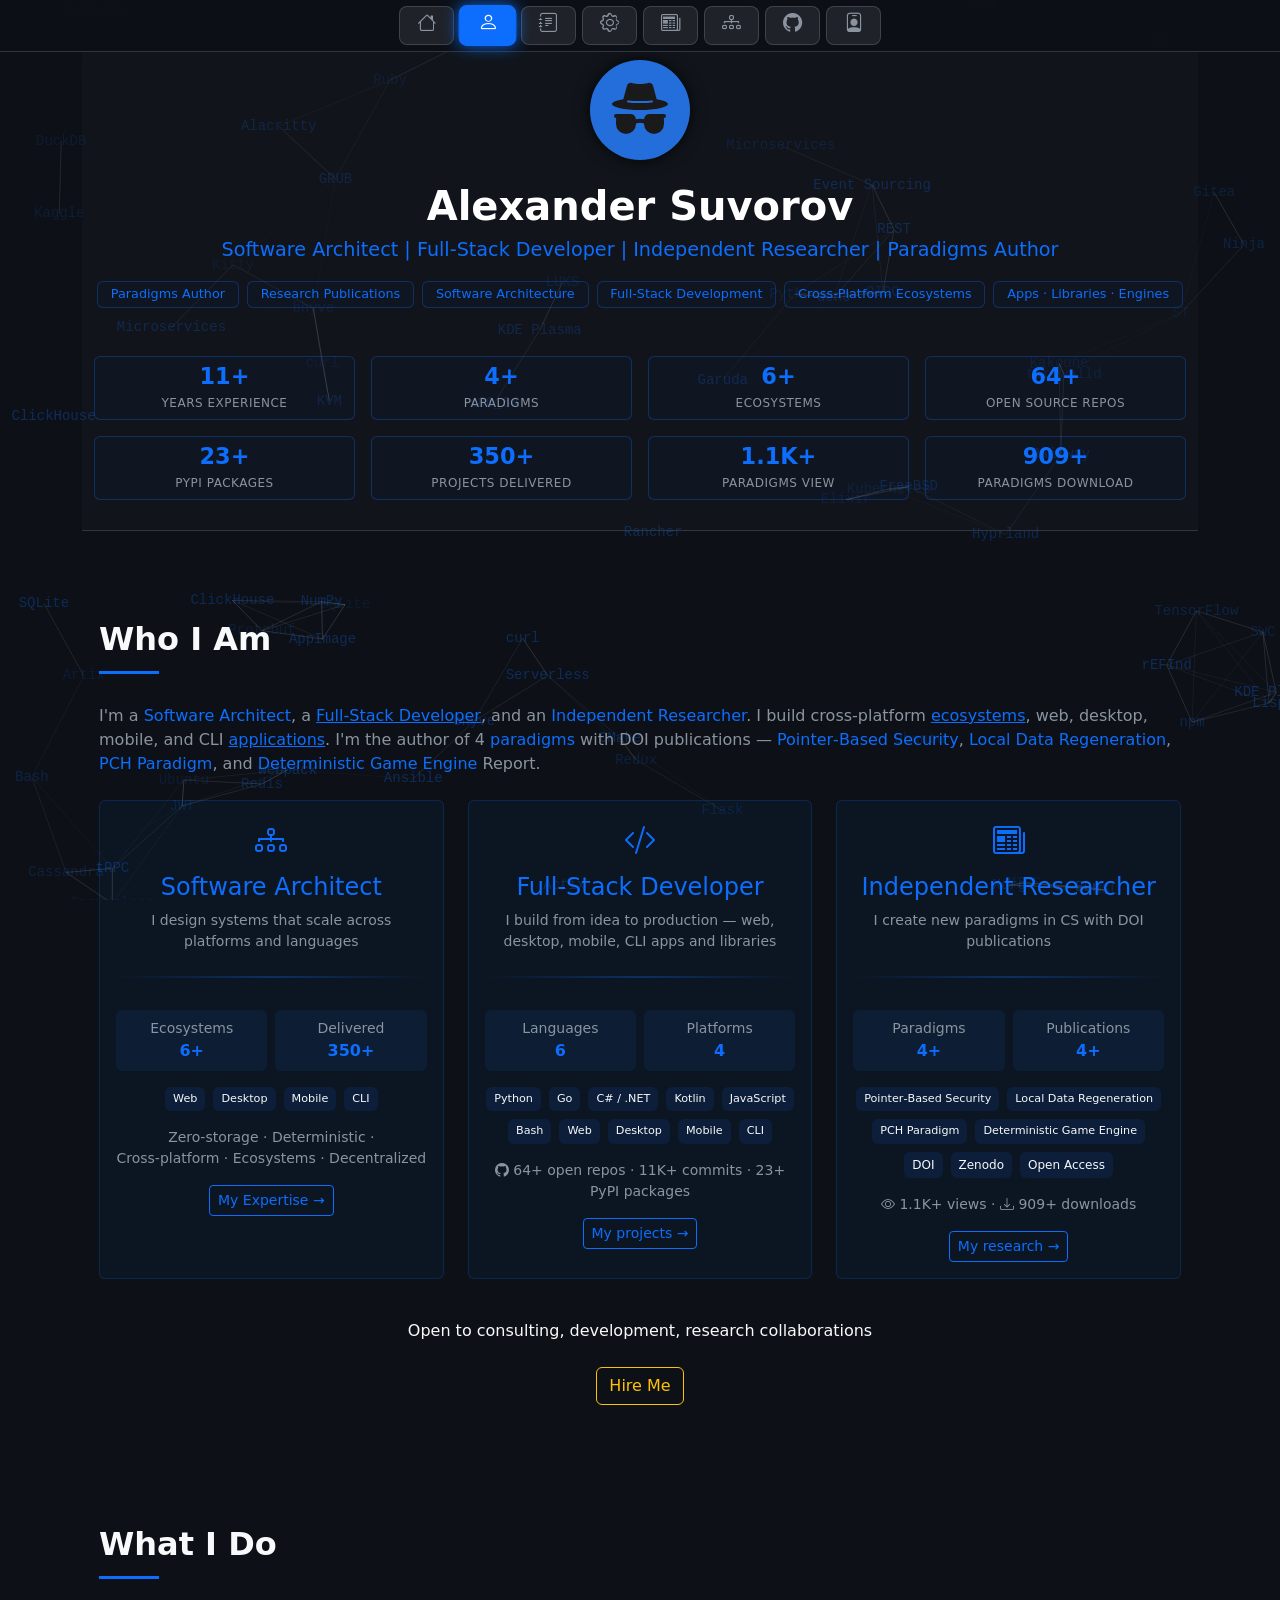
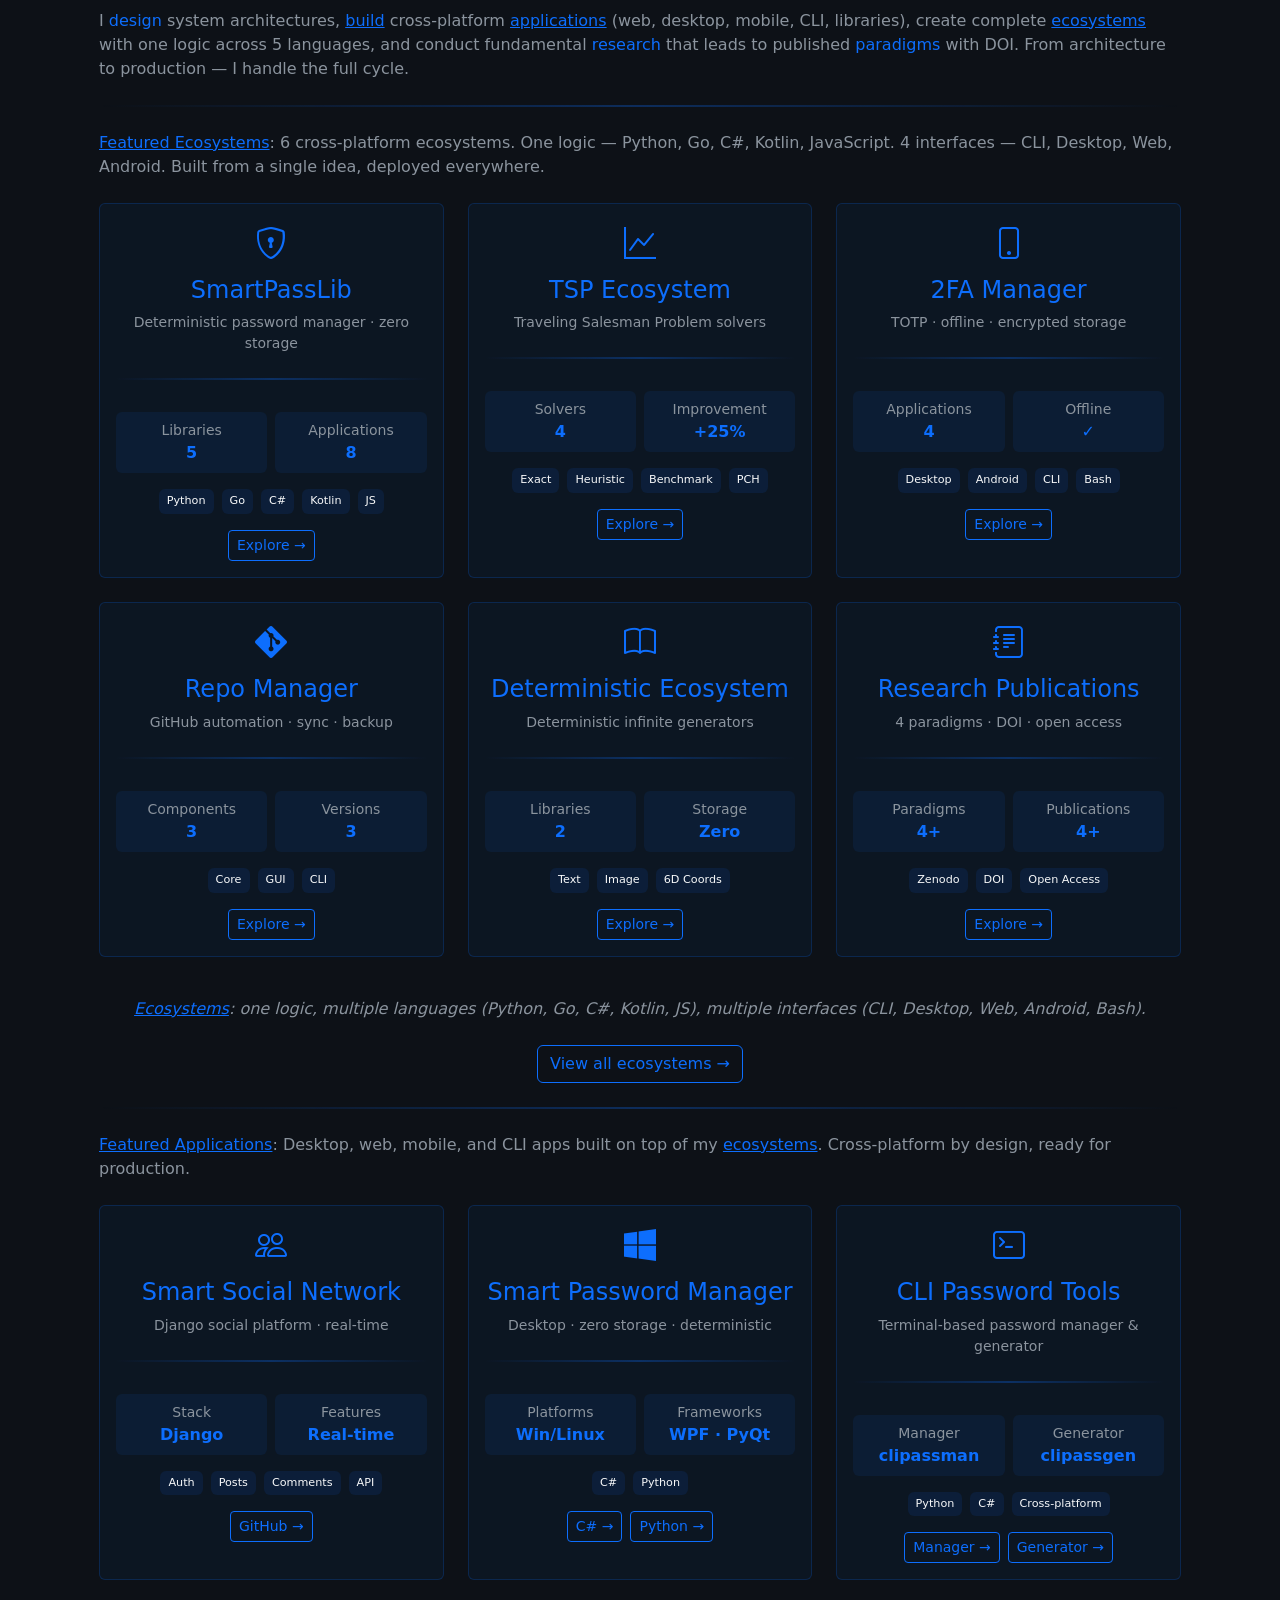
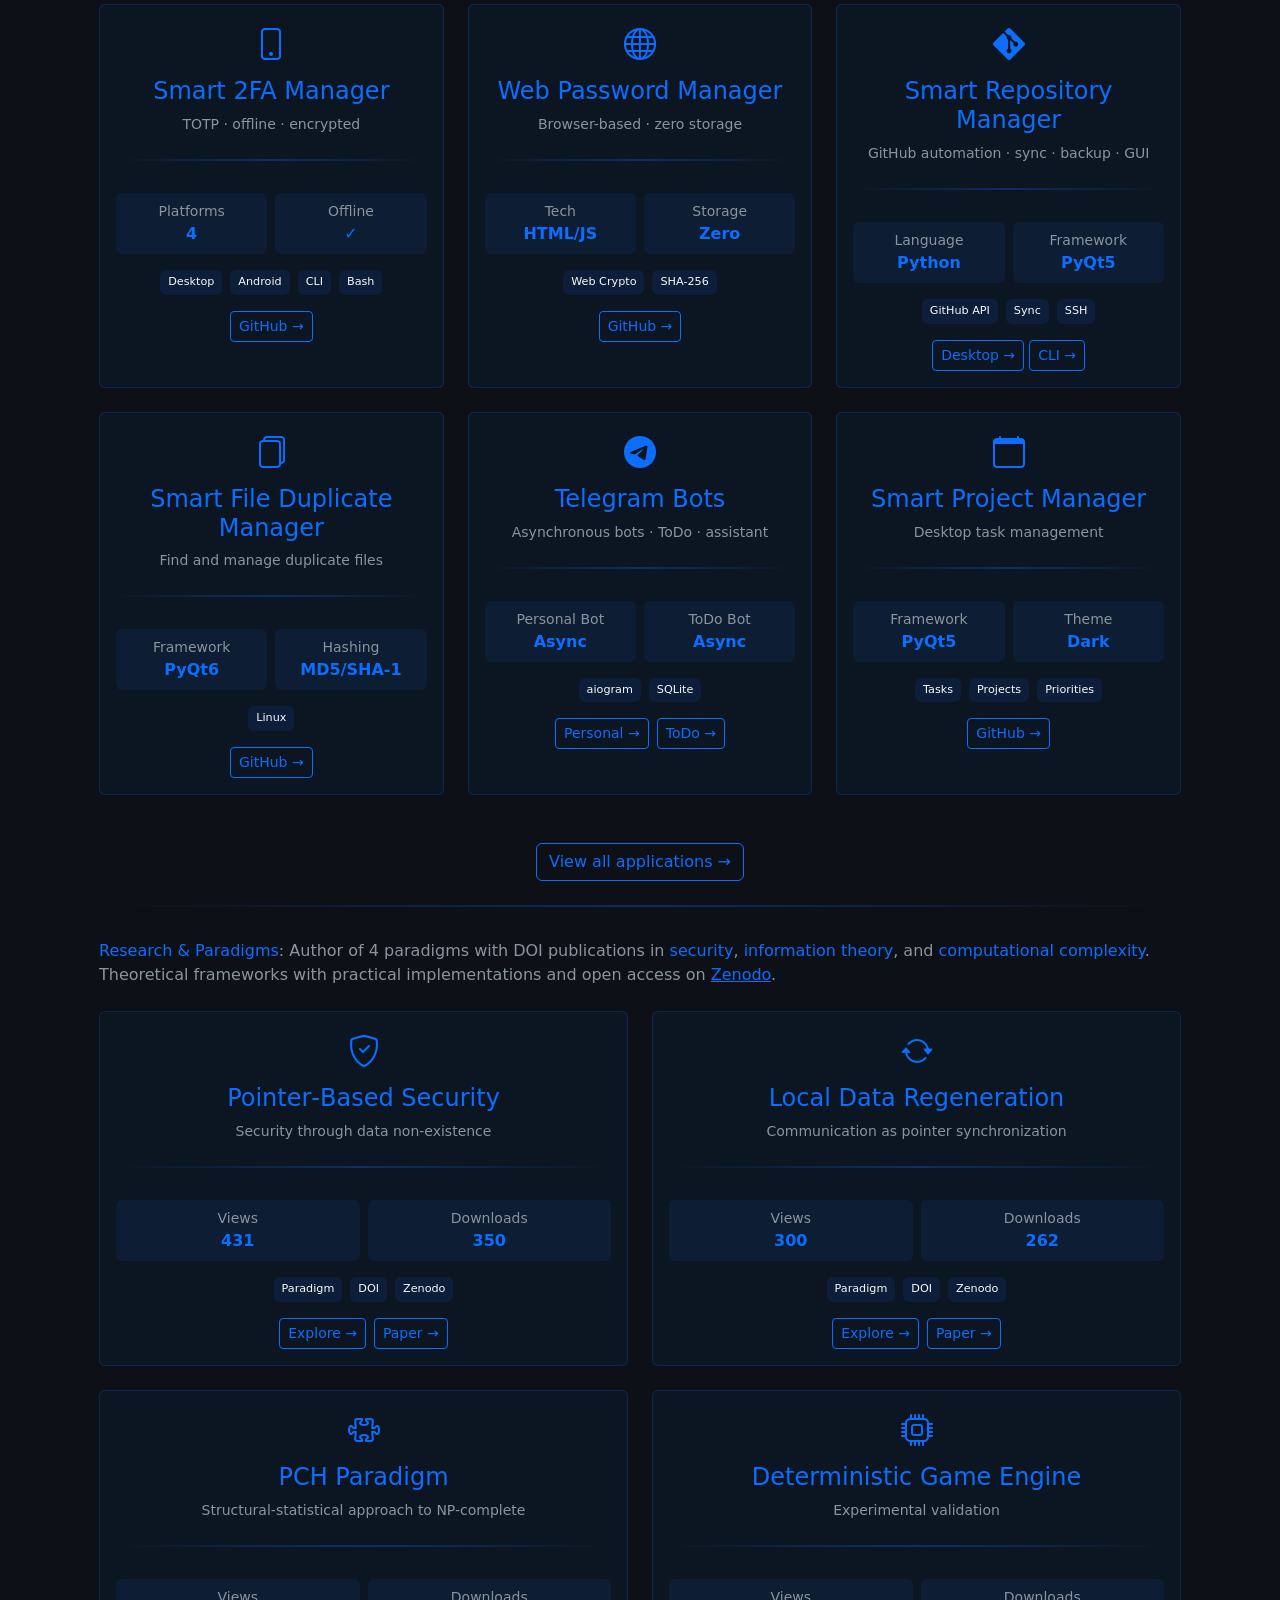
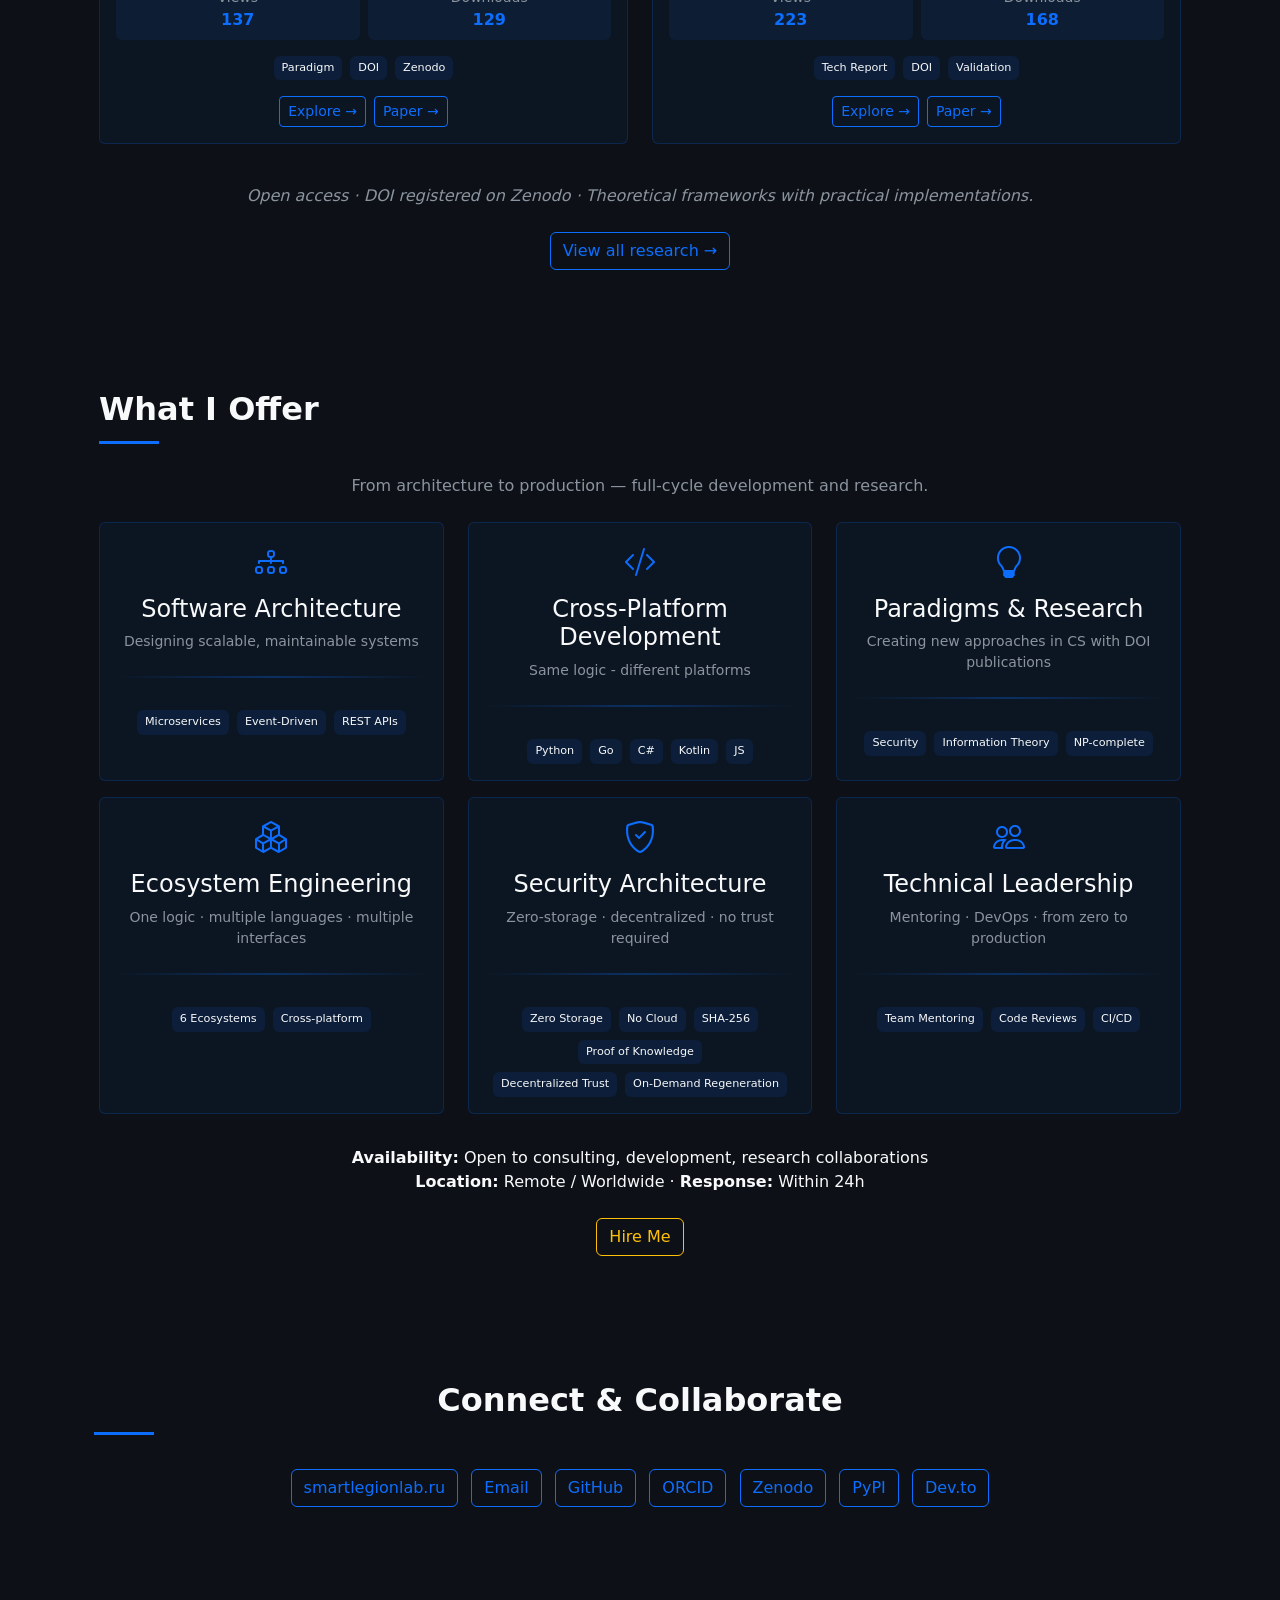
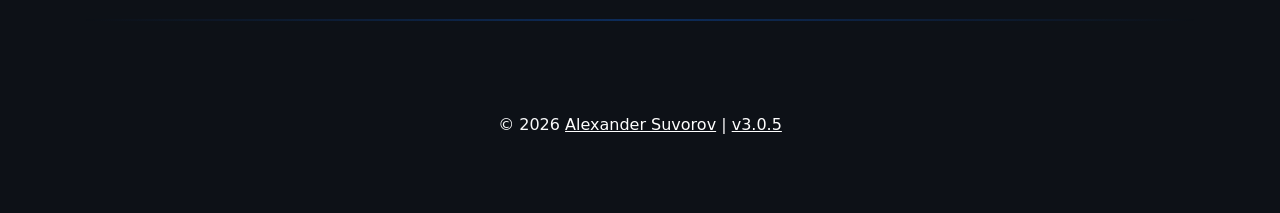
==== about.html @ 507a150a "alexander-suvorov.ru v3.0.5" ====
<!DOCTYPE html>
<html lang="en">
<head>
    <meta charset="UTF-8">
    <meta name="viewport" content="width=device-width, initial-scale=1.0">
    
    <title>Alexander Suvorov · About · Software Architect & Researcher</title>
    <meta name="description" content="Software Architect & Independent Researcher. 10+ years: full‑stack development, system architecture, DevOps, security research. Author of 4 paradigms with DOI publications.">
    <meta name="author" content="Alexander Suvorov">
    <meta name="copyright" content="Alexander Suvorov">

    <link rel="canonical" href="https://alexander-suvorov.ru/about.html">
    <link rel="author" href="https://github.com/smartlegionlab">

    <meta property="og:title" content="Alexander Suvorov · About">
    <meta property="og:description" content="Software Architect & Independent Researcher. Technical leadership, research paradigms, open‑source ecosystems.">
    <meta property="og:type" content="profile">
    <meta property="og:url" content="https://alexander-suvorov.ru/about.html">
    <meta property="og:site_name" content="Alexander Suvorov · Technical Portfolio">

    <meta name="theme-color" content="#0d1117">

    <link href="css/bootstrap/css/bootstrap.min.css" rel="stylesheet">
    <link href="css/bootstrap/bootstrap_icons/bootstrap-icons.css" rel="stylesheet">
    <link rel="stylesheet" href="css/style.css">

    <link rel="icon" type="image/svg+xml" href="data:image/svg+xml,<svg xmlns='http://www.w3.org/2000/svg' viewBox='0 0 100 100'><defs><linearGradient id='grad' x1='0%' y1='0%' x2='100%' y2='100%'><stop offset='0%' stop-color='%230d6efd'/><stop offset='100%' stop-color='%230b5ed7'/></linearGradient></defs><path d='M50 15 L20 30 L20 45 C20 65 35 85 50 90 C65 85 80 65 80 45 L80 30 Z' fill='url(%23grad)' stroke='%23ffffff' stroke-width='2'/><path d='M45 55 L35 45 L40 40 L45 45 L60 30 L65 35 Z' fill='%23ffffff'/></svg>">
</head>
<body>
    <div class="scroll-progress">
        <div class="scroll-progress-bar"></div>
    </div>

    <button class="scroll-to-top" id="scrollToTop">
        <i class="bi bi-chevron-up"></i>
    </button>

    <div class="container">
        <div class="paper-container">

            <header class="professional-header">
                <div class="container">
                    <div class="header-content">
                        <div class="main-profile-row">
                            <div class="avatar-container">
                                <div class="profile-avatar">
                                    <svg xmlns="http://www.w3.org/2000/svg" width="64" height="64" class="bi bi-incognito text-dark" viewBox="0 0 16 16">
                                        <path d="m4.736 1.968-.892 3.269-.014.058C2.113 5.568 1 6.006 1 6.5 1 7.328 4.134 8 8 8s7-.672 7-1.5c0-.494-1.113-.932-2.83-1.205l-.014-.058-.892-3.27c-.146-.533-.698-.849-1.239-.734C9.411 1.363 8.62 1.5 8 1.5s-1.411-.136-2.025-.267c-.541-.115-1.093.2-1.239.735m.015 3.867a.25.25 0 0 1 .274-.224c.9.092 1.91.143 2.975.143a30 30 0 0 0 2.975-.143.25.25 0 0 1 .05.498c-.918.093-1.944.145-3.025.145s-2.107-.052-3.025-.145a.25.25 0 0 1-.224-.274M3.5 10h2a.5.5 0 0 1 .5.5v1a1.5 1.5 0 0 1-3 0v-1a.5.5 0 0 1 .5-.5m-1.5.5q.001-.264.085-.5H2a.5.5 0 0 1 0-1h3.5a1.5 1.5 0 0 1 1.488 1.312 3.5 3.5 0 0 1 2.024 0A1.5 1.5 0 0 1 10.5 9H14a.5.5 0 0 1 0 1h-.085q.084.236.085.5v1a2.5 2.5 0 0 1-5 0v-.14l-.21-.07a2.5 2.5 0 0 0-1.58 0l-.21.07v.14a2.5 2.5 0 0 1-5 0zm8.5-.5h2a.5.5 0 0 1 .5.5v1a1.5 1.5 0 0 1-3 0v-1a.5.5 0 0 1 .5-.5"/>
                                    </svg>
                                </div>
                            </div>
                            <div class="profile-info">
                                <h1 class="name">Alexander Suvorov</h1>
                                <p class="title text-primary">Software Architect | Full-Stack Developer | Independent Researcher | Paradigms Author</p>
                                <div class="badges">
                                    <span class="badge bg-primary custom-style">Paradigms Author</span>
                                    <span class="badge bg-primary custom-style">Research Publications</span>
                                    <span class="badge bg-primary custom-style">Software Architecture</span>
                                    <span class="badge bg-primary custom-style">Full‑Stack Development</span>
                                    <span class="badge bg-primary custom-style">Cross‑Platform Ecosystems</span>
                                    <span class="badge bg-primary custom-style">Apps · Libraries · Engines</span>
                                </div>
                            </div>
                        </div>

                        <div class="row g-3 mt-3">
                            <div class="col-12 col-md-6 col-lg-3">
                                <div class="card-custom stat text-center p-2 rounded custom-style">
                                    <div class="stat-number" data-smart-key="experience">10+</div>
                                    <div class="stat-label">Years Experience</div>
                                </div>
                            </div>
                            <div class="col-12 col-md-6 col-lg-3">
                                <div class="card-custom stat text-center p-2 rounded custom-style">
                                    <div class="stat-number" data-smart-key="paradigms">4+</div>
                                    <div class="stat-label">Paradigms</div>
                                </div>
                            </div>
                            <div class="col-12 col-md-6 col-lg-3">
                                <div class="card-custom stat text-center p-2 rounded custom-style">
                                    <div class="stat-number" data-smart-key="ecosystems">6+</div>
                                    <div class="stat-label">Ecosystems</div>
                                </div>
                            </div>
                            <div class="col-12 col-md-6 col-lg-3">
                                <div class="card-custom stat text-center p-2 rounded custom-style">
                                    <div class="stat-number" data-smart-key="repos">65+</div>
                                    <div class="stat-label">Open Source Repos</div>
                                </div>
                            </div>
                            <div class="col-12 col-md-6 col-lg-3">
                                <div class="card-custom stat text-center p-2 rounded custom-style">
                                    <div class="stat-number" data-smart-key="pypi">25+</div>
                                    <div class="stat-label">PyPI Packages</div>
                                </div>
                            </div>
                            <div class="col-12 col-md-6 col-lg-3">
                                <div class="card-custom stat text-center p-2 rounded custom-style">
                                    <div class="stat-number" data-smart-key="projects">350+</div>
                                    <div class="stat-label">Projects Delivered</div>
                                </div>
                            </div>
                            <div class="col-12 col-md-6 col-lg-3">
                                <div class="card-custom stat text-center p-2 rounded custom-style">
                                    <div class="stat-number" data-smart-key="paradigm.unique_views">1K+</div>
                                    <div class="stat-label">Paradigms View</div>
                                </div>
                            </div>
                            <div class="col-12 col-md-6 col-lg-3">
                                <div class="card-custom stat text-center p-2 rounded custom-style">
                                    <div class="stat-number" data-smart-key="paradigm.unique_downloads">850+</div>
                                    <div class="stat-label">Paradigms Download</div>
                                </div>
                            </div>
                        </div>

                    </div>
                </div>
            </header>

            <main style="padding: 5px">
                <nav class="mobile-navigation" id="mobileNav">
                    <div class="mobile-nav-container">
                        <a href="/" class="mobile-nav-btn" aria-label="Go to Home page"><i class="bi bi-house"></i></a>
                        <a href="/about.html" class="mobile-nav-btn active" aria-label="Go to About page"><i class="bi bi-person"></i></a>
                        <a href="/research.html" class="mobile-nav-btn" aria-label="Go to Research page"><i class="bi bi-journal-text"></i></a>
                        <a href="/expertise.html" class="mobile-nav-btn" aria-label="Go to Expertise page"><i class="bi bi-gear"></i></a>
                        <a href="/articles.html" class="mobile-nav-btn" aria-label="Go to Articles page"><i class="bi bi-newspaper"></i></a>
                        <a target="_blank" href="https://smartlegionlab.ru" class="mobile-nav-btn" aria-label="Go to Smart Legion Lab"><i class="bi bi-diagram-3"></i></a>
                        <a target="_blank" href="https://githib.com/smartlegionlab" class="mobile-nav-btn" aria-label="Go to Github @smartlegionlab"><i class="bi bi-github"></i></a>
                        <a target="_blank" href="https://orcid.org/0009-0006-3427-9611" class="mobile-nav-btn" aria-label="Go to ORCID 0009-0006-3427-9611"><i class="bi bi-person-badge"></i></a>
                    </div>
                </nav>
                <br>

                <div class="content-section">
                    <div class="container">
                        <h2 class="section-title">Who I Am</h2>
                        <p class="text-muted mb-4">
                            I'm a <a href="/about.html" class="text-decoration-none">Software Architect</a>,
                            a <a target="_blank" href="https://smartlegionlab.ru">Full-Stack Developer</a>,
                            and an <a class="text-decoration-none" href="/researsh.html">Independent Researcher</a>.
                            I build cross‑platform <a target="_blank" href="https://smartlegionlab.ru">ecosystems</a>,
                            web, desktop, mobile, and CLI <a target="_blank" href="https://smartlegionlab.ru">applications</a>.
                            I'm the author of 4 <a class="text-decoration-none" href="/research.html">paradigms</a>
                            with DOI publications — <a class="text-decoration-none" href="/research/pointer-based-security.html">Pointer‑Based Security</a>,
                            <a class="text-decoration-none" href="/research/local-data-regeneration.html">Local Data Regeneration</a>,
                            <a class="text-decoration-none" href="/research/position-candidate-hypothesis.html">PCH Paradigm</a>,
                            and <a class="text-decoration-none" href="/research/deterministic-game-engine.html">Deterministic Game Engine</a> Report.
                        </p>

                        <div class="row">
                            <div class="col-md-6 col-lg-4 mb-4">
                                <div class="card-custom p-3 rounded h-100 text-center" style="background: rgba(13, 110, 253, 0.05); border: 1px solid rgba(13, 110, 253, 0.2);">
                                    <i class="bi bi-diagram-3 text-primary" style="font-size: 2rem;"></i>
                                    <h4 class="mt-2 text-primary">Software Architect</h4>
                                    <p class="small text-muted">I design systems that scale across platforms and languages</p>
                                    <hr class="border-secondary">
                                    <div class="row g-2">
                                        <div class="col-6">
                                            <div class="card-custom p-2 rounded" style="background: rgba(13, 110, 253, 0.08);">
                                                <div class="small text-muted">Ecosystems</div>
                                                <div class="fw-bold text-primary" data-smart-key="ecosystems">6</div>
                                            </div>
                                        </div>
                                        <div class="col-6">
                                            <div class="card-custom p-2 rounded" style="background: rgba(13, 110, 253, 0.08);">
                                                <div class="small text-muted">Delivered</div>
                                                <div class="fw-bold text-primary" data-smart-key="projects">350+</div>
                                            </div>
                                        </div>
                                    </div>
                                    <div class="mt-3">
                                        <div class="d-flex flex-wrap justify-content-center gap-2">
                                            <span class="px-2 py-1 rounded" style="background: rgba(13, 110, 253, 0.1); font-size: 0.7rem;">Web</span>
                                            <span class="px-2 py-1 rounded" style="background: rgba(13, 110, 253, 0.1); font-size: 0.7rem;">Desktop</span>
                                            <span class="px-2 py-1 rounded" style="background: rgba(13, 110, 253, 0.1); font-size: 0.7rem;">Mobile</span>
                                            <span class="px-2 py-1 rounded" style="background: rgba(13, 110, 253, 0.1); font-size: 0.7rem;">CLI</span>
                                        </div>
                                    </div>
                                    <div class="mt-3">
                                        <div class="small text-muted">Zero‑storage · Deterministic · Cross‑platform · Ecosystems · Decentralized</div>
                                    </div>
                                    <a href="/expertise.html" class="btn btn-sm btn-outline-primary mt-3">My Expertise →</a>
                                </div>
                            </div>

                            <div class="col-md-6 col-lg-4 mb-4">
                                <div class="card-custom p-3 rounded h-100 text-center" style="background: rgba(13, 110, 253, 0.05); border: 1px solid rgba(13, 110, 253, 0.2);">
                                    <i class="bi bi-code-slash text-primary" style="font-size: 2rem;"></i>
                                    <h4 class="mt-2 text-primary">Full‑Stack Developer</h4>
                                    <p class="small text-muted">I build from idea to production — web, desktop, mobile, CLI apps and libraries</p>
                                    <hr class="border-secondary">
                                    <div class="row g-2">
                                        <div class="col-6">
                                            <div class="card-custom p-2 rounded" style="background: rgba(13, 110, 253, 0.08);">
                                                <div class="small text-muted">Languages</div>
                                                <div class="fw-bold text-primary">6</div>
                                            </div>
                                        </div>
                                        <div class="col-6">
                                            <div class="card-custom p-2 rounded" style="background: rgba(13, 110, 253, 0.08);">
                                                <div class="small text-muted">Platforms</div>
                                                <div class="fw-bold text-primary">4</div>
                                            </div>
                                        </div>
                                    </div>
                                    <div class="mt-3">
                                        <div class="d-flex flex-wrap justify-content-center gap-2">
                                            <span class="px-2 py-1 rounded" style="background: rgba(13, 110, 253, 0.1); font-size: 0.7rem;">Python</span>
                                            <span class="px-2 py-1 rounded" style="background: rgba(13, 110, 253, 0.1); font-size: 0.7rem;">Go</span>
                                            <span class="px-2 py-1 rounded" style="background: rgba(13, 110, 253, 0.1); font-size: 0.7rem;">C# / .NET</span>
                                            <span class="px-2 py-1 rounded" style="background: rgba(13, 110, 253, 0.1); font-size: 0.7rem;">Kotlin</span>
                                            <span class="px-2 py-1 rounded" style="background: rgba(13, 110, 253, 0.1); font-size: 0.7rem;">JavaScript</span>
                                            <span class="px-2 py-1 rounded" style="background: rgba(13, 110, 253, 0.1); font-size: 0.7rem;">Bash</span>
                                            <span class="px-2 py-1 rounded" style="background: rgba(13, 110, 253, 0.1); font-size: 0.7rem;">Web</span>
                                            <span class="px-2 py-1 rounded" style="background: rgba(13, 110, 253, 0.1); font-size: 0.7rem;">Desktop</span>
                                            <span class="px-2 py-1 rounded" style="background: rgba(13, 110, 253, 0.1); font-size: 0.7rem;">Mobile</span>
                                            <span class="px-2 py-1 rounded" style="background: rgba(13, 110, 253, 0.1); font-size: 0.7rem;">CLI</span>
                                        </div>
                                    </div>
                                    <div class="mt-3">
                                        <div class="small text-muted">
                                            <i class="bi bi-github"></i> <span data-smart-key="repos">65+</span> open repos · <span data-smart-key="commits">11K+</span> commits · <span data-smart-key="pypi">25+</span> PyPI packages
                                        </div>
                                    </div>
                                    <a target="_blank" href="https://smartlegionlab.ru" class="btn btn-sm btn-outline-primary mt-3">My projects →</a>
                                </div>
                            </div>

                            <div class="col-md-6 col-lg-4 mb-4">
                                <div class="card-custom p-3 rounded h-100 text-center" style="background: rgba(13, 110, 253, 0.05); border: 1px solid rgba(13, 110, 253, 0.2);">
                                    <i class="bi bi-newspaper text-primary" style="font-size: 2rem;"></i>
                                    <h4 class="mt-2 text-primary">Independent Researcher</h4>
                                    <p class="small text-muted">I create new paradigms in CS with DOI publications</p>
                                    <hr class="border-secondary">
                                    <div class="row g-2">
                                        <div class="col-6">
                                            <div class="card-custom p-2 rounded" style="background: rgba(13, 110, 253, 0.08);">
                                                <div class="small text-muted">Paradigms</div>
                                                <div class="fw-bold text-primary" data-smart-key="paradigms">4+</div>
                                            </div>
                                        </div>
                                        <div class="col-6">
                                            <div class="card-custom p-2 rounded" style="background: rgba(13, 110, 253, 0.08);">
                                                <div class="small text-muted">Publications</div>
                                                <div class="fw-bold text-primary" data-smart-key="publications">4+</div>
                                            </div>
                                        </div>
                                    </div>
                                    <div class="mt-3">
                                        <div class="d-flex flex-wrap justify-content-center gap-2">
                                            <span class="px-2 py-1 rounded" style="background: rgba(13, 110, 253, 0.1); font-size: 0.7rem;">Pointer‑Based Security</span>
                                            <span class="px-2 py-1 rounded" style="background: rgba(13, 110, 253, 0.1); font-size: 0.7rem;">Local Data Regeneration</span>
                                            <span class="px-2 py-1 rounded" style="background: rgba(13, 110, 253, 0.1); font-size: 0.7rem;">PCH Paradigm</span>
                                            <span class="px-2 py-1 rounded" style="background: rgba(13, 110, 253, 0.1); font-size: 0.7rem;">Deterministic Game Engine</span>
                                            <span class="px-2 py-1 rounded" style="background: rgba(13, 110, 253, 0.1); font-size: 0.75rem; white-space: nowrap;">DOI</span>
                                            <span class="px-2 py-1 rounded" style="background: rgba(13, 110, 253, 0.1); font-size: 0.75rem; white-space: nowrap;">Zenodo</span>
                                            <span class="px-2 py-1 rounded" style="background: rgba(13, 110, 253, 0.1); font-size: 0.75rem; white-space: nowrap;">Open Access</span>
                                        </div>
                                    </div>
                                    <div class="mt-3">
                                        <div class="small text-muted"><i class="bi bi-eye"></i> <span data-smart-key="paradigm.unique_views">1K+</span> views · <i class="bi bi-download"></i> <span data-smart-key="paradigm.unique_downloads">850+</span> downloads</div>
                                    </div>
                                    <a href="/research.html" class="btn btn-sm btn-outline-primary mt-3">My research →</a>
                                </div>
                            </div>
                        </div>

                        <div class="text-center mt-3">
                            <span>Open to consulting, development, research collaborations</span>
                        </div>

                        <div class="text-center mt-4">
                            <a href="mailto:smartlegionlab@gmail.com" class="btn btn-outline-warning">Hire Me</a>
                        </div>
                    </div>
                </div>

                <div class="content-section">
                    <div class="container">
                        <h2 class="section-title">What I Do</h2>
                        <p class="text-muted mb-4">
                            I <a class="text-decoration-none" href="/expertise.html">design</a> system architectures,
                            <a target="_blank" href="https://smartlegionlab.ru">build</a> cross‑platform
                            <a target="_blank" href="https://smartlegionlab.ru">applications</a>
                            (web, desktop, mobile, CLI, libraries), create complete <a target="_blank" href="https://smartlegionlab.ru">ecosystems</a>
                            with one logic across 5 languages, and conduct fundamental <a class="text-decoration-none" href="/research.html">research</a>
                            that leads to published <a class="text-decoration-none" href="/research.html">paradigms</a> with DOI.
                            From architecture to production — I handle the full cycle.
                        </p>
                        <hr>
                        <p class="text-muted mb-4"><a target="_blank" href="https://smartlegionlab.ru">Featured Ecosystems</a>: 6 cross‑platform ecosystems. One logic — Python, Go, C#, Kotlin, JavaScript. 4 interfaces — CLI, Desktop, Web, Android. Built from a single idea, deployed everywhere.</p>
                        <div class="row">
                            <div class="col-md-6 col-lg-4 mb-4">
                                <div class="card-custom p-3 rounded h-100 text-center" style="background: rgba(13, 110, 253, 0.05); border: 1px solid rgba(13, 110, 253, 0.2);">
                                    <i class="bi bi-shield-lock text-primary" style="font-size: 2rem;"></i>
                                    <h4 class="mt-2 text-primary">SmartPassLib</h4>
                                    <p class="small text-muted">Deterministic password manager · zero storage</p>
                                    <hr class="border-secondary">
                                    <div class="row g-2">
                                        <div class="col-6">
                                            <div class="card-custom p-2 rounded" style="background: rgba(13, 110, 253, 0.08);">
                                                <div class="small text-muted">Libraries</div>
                                                <div class="fw-bold text-primary">5</div>
                                            </div>
                                        </div>
                                        <div class="col-6">
                                            <div class="card-custom p-2 rounded" style="background: rgba(13, 110, 253, 0.08);">
                                                <div class="small text-muted">Applications</div>
                                                <div class="fw-bold text-primary">8</div>
                                            </div>
                                        </div>
                                    </div>
                                    <div class="mt-3">
                                        <div class="d-flex flex-wrap justify-content-center gap-2">
                                            <span class="px-2 py-1 rounded" style="background: rgba(13, 110, 253, 0.1); font-size: 0.7rem;">Python</span>
                                            <span class="px-2 py-1 rounded" style="background: rgba(13, 110, 253, 0.1); font-size: 0.7rem;">Go</span>
                                            <span class="px-2 py-1 rounded" style="background: rgba(13, 110, 253, 0.1); font-size: 0.7rem;">C#</span>
                                            <span class="px-2 py-1 rounded" style="background: rgba(13, 110, 253, 0.1); font-size: 0.7rem;">Kotlin</span>
                                            <span class="px-2 py-1 rounded" style="background: rgba(13, 110, 253, 0.1); font-size: 0.7rem;">JS</span>
                                        </div>
                                    </div>
                                    <a target="_blank" href="https://smartlegionlab.ru/ecosystem/smartpasslib-ecosystem.html" class="btn btn-sm btn-outline-primary mt-3">Explore →</a>
                                </div>
                            </div>

                            <div class="col-md-6 col-lg-4 mb-4">
                                <div class="card-custom p-3 rounded h-100 text-center" style="background: rgba(13, 110, 253, 0.05); border: 1px solid rgba(13, 110, 253, 0.2);">
                                    <i class="bi bi-graph-up text-primary" style="font-size: 2rem;"></i>
                                    <h4 class="mt-2 text-primary">TSP Ecosystem</h4>
                                    <p class="small text-muted">Traveling Salesman Problem solvers</p>
                                    <hr class="border-secondary">
                                    <div class="row g-2">
                                        <div class="col-6">
                                            <div class="card-custom p-2 rounded" style="background: rgba(13, 110, 253, 0.08);">
                                                <div class="small text-muted">Solvers</div>
                                                <div class="fw-bold text-primary">4</div>
                                            </div>
                                        </div>
                                        <div class="col-6">
                                            <div class="card-custom p-2 rounded" style="background: rgba(13, 110, 253, 0.08);">
                                                <div class="small text-muted">Improvement</div>
                                                <div class="fw-bold text-primary">+25%</div>
                                            </div>
                                        </div>
                                    </div>
                                    <div class="mt-3">
                                        <div class="d-flex flex-wrap justify-content-center gap-2">
                                            <span class="px-2 py-1 rounded" style="background: rgba(13, 110, 253, 0.1); font-size: 0.7rem;">Exact</span>
                                            <span class="px-2 py-1 rounded" style="background: rgba(13, 110, 253, 0.1); font-size: 0.7rem;">Heuristic</span>
                                            <span class="px-2 py-1 rounded" style="background: rgba(13, 110, 253, 0.1); font-size: 0.7rem;">Benchmark</span>
                                            <span class="px-2 py-1 rounded" style="background: rgba(13, 110, 253, 0.1); font-size: 0.7rem;">PCH</span>
                                        </div>
                                    </div>
                                    <a target="_blank" href="https://smartlegionlab.ru/ecosystem/tsp-ecosystem.html" class="btn btn-sm btn-outline-primary mt-3">Explore →</a>
                                </div>
                            </div>

                            <div class="col-md-6 col-lg-4 mb-4">
                                <div class="card-custom p-3 rounded h-100 text-center" style="background: rgba(13, 110, 253, 0.05); border: 1px solid rgba(13, 110, 253, 0.2);">
                                    <i class="bi bi-phone text-primary" style="font-size: 2rem;"></i>
                                    <h4 class="mt-2 text-primary">2FA Manager</h4>
                                    <p class="small text-muted">TOTP · offline · encrypted storage</p>
                                    <hr class="border-secondary">
                                    <div class="row g-2">
                                        <div class="col-6">
                                            <div class="card-custom p-2 rounded" style="background: rgba(13, 110, 253, 0.08);">
                                                <div class="small text-muted">Applications</div>
                                                <div class="fw-bold text-primary">4</div>
                                            </div>
                                        </div>
                                        <div class="col-6">
                                            <div class="card-custom p-2 rounded" style="background: rgba(13, 110, 253, 0.08);">
                                                <div class="small text-muted">Offline</div>
                                                <div class="fw-bold text-primary">✓</div>
                                            </div>
                                        </div>
                                    </div>
                                    <div class="mt-3">
                                        <div class="d-flex flex-wrap justify-content-center gap-2">
                                            <span class="px-2 py-1 rounded" style="background: rgba(13, 110, 253, 0.1); font-size: 0.7rem;">Desktop</span>
                                            <span class="px-2 py-1 rounded" style="background: rgba(13, 110, 253, 0.1); font-size: 0.7rem;">Android</span>
                                            <span class="px-2 py-1 rounded" style="background: rgba(13, 110, 253, 0.1); font-size: 0.7rem;">CLI</span>
                                            <span class="px-2 py-1 rounded" style="background: rgba(13, 110, 253, 0.1); font-size: 0.7rem;">Bash</span>
                                        </div>
                                    </div>
                                    <a target="_blank" href="https://smartlegionlab.ru/ecosystem/2fa-ecosystem.html" class="btn btn-sm btn-outline-primary mt-3">Explore →</a>
                                </div>
                            </div>

                            <div class="col-md-6 col-lg-4 mb-4">
                                <div class="card-custom p-3 rounded h-100 text-center" style="background: rgba(13, 110, 253, 0.05); border: 1px solid rgba(13, 110, 253, 0.2);">
                                    <i class="bi bi-git text-primary" style="font-size: 2rem;"></i>
                                    <h4 class="mt-2 text-primary">Repo Manager</h4>
                                    <p class="small text-muted">GitHub automation · sync · backup</p>
                                    <hr class="border-secondary">
                                    <div class="row g-2">
                                        <div class="col-6">
                                            <div class="card-custom p-2 rounded" style="background: rgba(13, 110, 253, 0.08);">
                                                <div class="small text-muted">Components</div>
                                                <div class="fw-bold text-primary">3</div>
                                            </div>
                                        </div>
                                        <div class="col-6">
                                            <div class="card-custom p-2 rounded" style="background: rgba(13, 110, 253, 0.08);">
                                                <div class="small text-muted">Versions</div>
                                                <div class="fw-bold text-primary">3</div>
                                            </div>
                                        </div>
                                    </div>
                                    <div class="mt-3">
                                        <div class="d-flex flex-wrap justify-content-center gap-2">
                                            <span class="px-2 py-1 rounded" style="background: rgba(13, 110, 253, 0.1); font-size: 0.7rem;">Core</span>
                                            <span class="px-2 py-1 rounded" style="background: rgba(13, 110, 253, 0.1); font-size: 0.7rem;">GUI</span>
                                            <span class="px-2 py-1 rounded" style="background: rgba(13, 110, 253, 0.1); font-size: 0.7rem;">CLI</span>
                                        </div>
                                    </div>
                                    <a target="_blank" href="https://smartlegionlab.ru/ecosystem/repo-manager-ecosystem.html" class="btn btn-sm btn-outline-primary mt-3">Explore →</a>
                                </div>
                            </div>

                            <div class="col-md-6 col-lg-4 mb-4">
                                <div class="card-custom p-3 rounded h-100 text-center" style="background: rgba(13, 110, 253, 0.05); border: 1px solid rgba(13, 110, 253, 0.2);">
                                    <i class="bi bi-book text-primary" style="font-size: 2rem;"></i>
                                    <h4 class="mt-2 text-primary">Deterministic Ecosystem</h4>
                                    <p class="small text-muted">Deterministic infinite generators</p>
                                    <hr class="border-secondary">
                                    <div class="row g-2">
                                        <div class="col-6">
                                            <div class="card-custom p-2 rounded" style="background: rgba(13, 110, 253, 0.08);">
                                                <div class="small text-muted">Libraries</div>
                                                <div class="fw-bold text-primary">2</div>
                                            </div>
                                        </div>
                                        <div class="col-6">
                                            <div class="card-custom p-2 rounded" style="background: rgba(13, 110, 253, 0.08);">
                                                <div class="small text-muted">Storage</div>
                                                <div class="fw-bold text-primary">Zero</div>
                                            </div>
                                        </div>
                                    </div>
                                    <div class="mt-3">
                                        <div class="d-flex flex-wrap justify-content-center gap-2">
                                            <span class="px-2 py-1 rounded" style="background: rgba(13, 110, 253, 0.1); font-size: 0.7rem;">Text</span>
                                            <span class="px-2 py-1 rounded" style="background: rgba(13, 110, 253, 0.1); font-size: 0.7rem;">Image</span>
                                            <span class="px-2 py-1 rounded" style="background: rgba(13, 110, 253, 0.1); font-size: 0.7rem;">6D Coords</span>
                                        </div>
                                    </div>
                                    <a target="_blank" href="https://smartlegionlab.ru/ecosystem/deterministic-ecosystem.html" class="btn btn-sm btn-outline-primary mt-3">Explore →</a>
                                </div>
                            </div>

                            <div class="col-md-6 col-lg-4 mb-4">
                                <div class="card-custom p-3 rounded h-100 text-center" style="background: rgba(13, 110, 253, 0.05); border: 1px solid rgba(13, 110, 253, 0.2);">
                                    <i class="bi bi-journal-text text-primary" style="font-size: 2rem;"></i>
                                    <h4 class="mt-2 text-primary">Research Publications</h4>
                                    <p class="small text-muted">4 paradigms · DOI · open access</p>
                                    <hr class="border-secondary">
                                    <div class="row g-2">
                                        <div class="col-6">
                                            <div class="card-custom p-2 rounded" style="background: rgba(13, 110, 253, 0.08);">
                                                <div class="small text-muted">Paradigms</div>
                                                <div class="fw-bold text-primary" data-smart-key="paradigms">4</div>
                                            </div>
                                        </div>
                                        <div class="col-6">
                                            <div class="card-custom p-2 rounded" style="background: rgba(13, 110, 253, 0.08);">
                                                <div class="small text-muted">Publications</div>
                                                <div class="fw-bold text-primary" data-smart-key="paradigms">4</div>
                                            </div>
                                        </div>
                                    </div>
                                    <div class="mt-3">
                                        <div class="d-flex flex-wrap justify-content-center gap-2">
                                            <span class="px-2 py-1 rounded" style="background: rgba(13, 110, 253, 0.1); font-size: 0.7rem;">Zenodo</span>
                                            <span class="px-2 py-1 rounded" style="background: rgba(13, 110, 253, 0.1); font-size: 0.7rem;">DOI</span>
                                            <span class="px-2 py-1 rounded" style="background: rgba(13, 110, 253, 0.1); font-size: 0.7rem;">Open Access</span>
                                        </div>
                                    </div>
                                    <a target="_blank" href="https://smartlegionlab.ru/ecosystem/research-ecosystem.html" class="btn btn-sm btn-outline-primary mt-3">Explore →</a>
                                </div>
                            </div>
                        </div>

                        <div class="text-center mt-3">
                            <p class="text-muted fst-italic"><a target="_blank" href="https://smartlegionlab.ru">Ecosystems</a>: one logic, multiple languages (Python, Go, C#, Kotlin, JS), multiple interfaces (CLI, Desktop, Web, Android, Bash).</p>
                        </div>

                        <div class="text-center mt-4">
                            <a target="_blank" href="https://smartlegionlab.ru" class="btn btn-outline-primary">View all ecosystems →</a>
                        </div>

                        <hr>
                        <p class="text-muted mb-4"><a target="_blank" href="https://smartlegionlab.ru">Featured Applications</a>:
                            Desktop, web, mobile, and CLI apps built on top of my <a target="_blank" href="https://smartlegionlab.ru">ecosystems</a>.
                            Cross‑platform by design, ready for production.
                        </p>
                        <div class="row">
                            <div class="col-md-6 col-lg-4 mb-4">
                                <div class="card-custom p-3 rounded h-100 text-center" style="background: rgba(13, 110, 253, 0.05); border: 1px solid rgba(13, 110, 253, 0.2);">
                                    <i class="bi bi-people text-primary" style="font-size: 2rem;"></i>
                                    <h4 class="mt-2 text-primary">Smart Social Network</h4>
                                    <p class="small text-muted">Django social platform · real-time</p>
                                    <hr class="border-secondary">
                                    <div class="row g-2">
                                        <div class="col-6">
                                            <div class="card-custom p-2 rounded" style="background: rgba(13, 110, 253, 0.08);">
                                                <div class="small text-muted">Stack</div>
                                                <div class="fw-bold text-primary">Django</div>
                                            </div>
                                        </div>
                                        <div class="col-6">
                                            <div class="card-custom p-2 rounded" style="background: rgba(13, 110, 253, 0.08);">
                                                <div class="small text-muted">Features</div>
                                                <div class="fw-bold text-primary">Real-time</div>
                                            </div>
                                        </div>
                                    </div>
                                    <div class="mt-3">
                                        <div class="d-flex flex-wrap justify-content-center gap-2">
                                            <span class="px-2 py-1 rounded" style="background: rgba(13, 110, 253, 0.1); font-size: 0.7rem;">Auth</span>
                                            <span class="px-2 py-1 rounded" style="background: rgba(13, 110, 253, 0.1); font-size: 0.7rem;">Posts</span>
                                            <span class="px-2 py-1 rounded" style="background: rgba(13, 110, 253, 0.1); font-size: 0.7rem;">Comments</span>
                                            <span class="px-2 py-1 rounded" style="background: rgba(13, 110, 253, 0.1); font-size: 0.7rem;">API</span>
                                        </div>
                                    </div>
                                    <a href="https://github.com/smartlegionlab/smart-social-network" target="_blank" class="btn btn-sm btn-outline-primary mt-3">GitHub →</a>
                                </div>
                            </div>

                            <div class="col-md-6 col-lg-4 mb-4">
                                <div class="card-custom p-3 rounded h-100 text-center" style="background: rgba(13, 110, 253, 0.05); border: 1px solid rgba(13, 110, 253, 0.2);">
                                    <i class="bi bi-windows text-primary" style="font-size: 2rem;"></i>
                                    <h4 class="mt-2 text-primary">Smart Password Manager</h4>
                                    <p class="small text-muted">Desktop · zero storage · deterministic</p>
                                    <hr class="border-secondary">
                                    <div class="row g-2">
                                        <div class="col-6">
                                            <div class="card-custom p-2 rounded" style="background: rgba(13, 110, 253, 0.08);">
                                                <div class="small text-muted">Platforms</div>
                                                <div class="fw-bold text-primary">Win/Linux</div>
                                            </div>
                                        </div>
                                        <div class="col-6">
                                            <div class="card-custom p-2 rounded" style="background: rgba(13, 110, 253, 0.08);">
                                                <div class="small text-muted">Frameworks</div>
                                                <div class="fw-bold text-primary">WPF · PyQt</div>
                                            </div>
                                        </div>
                                    </div>
                                    <div class="mt-3">
                                        <div class="d-flex flex-wrap justify-content-center gap-2">
                                            <span class="px-2 py-1 rounded" style="background: rgba(13, 110, 253, 0.1); font-size: 0.7rem;">C#</span>
                                            <span class="px-2 py-1 rounded" style="background: rgba(13, 110, 253, 0.1); font-size: 0.7rem;">Python</span>
                                        </div>
                                    </div>
                                    <div class="d-flex justify-content-center gap-2 mt-3">
                                        <a href="https://github.com/smartlegionlab/SmartPasswordManagerCsharpDesktop" target="_blank" class="btn btn-sm btn-outline-primary">C# →</a>
                                        <a href="https://github.com/smartlegionlab/smart-password-manager-desktop" target="_blank" class="btn btn-sm btn-outline-primary">Python →</a>
                                    </div>
                                </div>
                            </div>

                            <div class="col-md-6 col-lg-4 mb-4">
                                <div class="card-custom p-3 rounded h-100 text-center" style="background: rgba(13, 110, 253, 0.05); border: 1px solid rgba(13, 110, 253, 0.2);">
                                    <i class="bi bi-terminal text-primary" style="font-size: 2rem;"></i>
                                    <h4 class="mt-2 text-primary">CLI Password Tools</h4>
                                    <p class="small text-muted">Terminal-based password manager & generator</p>
                                    <hr class="border-secondary">
                                    <div class="row g-2">
                                        <div class="col-6">
                                            <div class="card-custom p-2 rounded" style="background: rgba(13, 110, 253, 0.08);">
                                                <div class="small text-muted">Manager</div>
                                                <div class="fw-bold text-primary">clipassman</div>
                                            </div>
                                        </div>
                                        <div class="col-6">
                                            <div class="card-custom p-2 rounded" style="background: rgba(13, 110, 253, 0.08);">
                                                <div class="small text-muted">Generator</div>
                                                <div class="fw-bold text-primary">clipassgen</div>
                                            </div>
                                        </div>
                                    </div>
                                    <div class="mt-3">
                                        <div class="d-flex flex-wrap justify-content-center gap-2">
                                            <span class="px-2 py-1 rounded" style="background: rgba(13, 110, 253, 0.1); font-size: 0.7rem;">Python</span>
                                            <span class="px-2 py-1 rounded" style="background: rgba(13, 110, 253, 0.1); font-size: 0.7rem;">C#</span>
                                            <span class="px-2 py-1 rounded" style="background: rgba(13, 110, 253, 0.1); font-size: 0.7rem;">Cross-platform</span>
                                        </div>
                                    </div>
                                    <div class="d-flex justify-content-center gap-2 mt-3">
                                        <a href="https://github.com/smartlegionlab/clipassman" target="_blank" class="btn btn-sm btn-outline-primary">Manager →</a>
                                        <a href="https://github.com/smartlegionlab/clipassgen" target="_blank" class="btn btn-sm btn-outline-primary">Generator →</a>
                                    </div>
                                </div>
                            </div>

                            <div class="col-md-6 col-lg-4 mb-4">
                                <div class="card-custom p-3 rounded h-100 text-center" style="background: rgba(13, 110, 253, 0.05); border: 1px solid rgba(13, 110, 253, 0.2);">
                                    <i class="bi bi-phone text-primary" style="font-size: 2rem;"></i>
                                    <h4 class="mt-2 text-primary">Smart 2FA Manager</h4>
                                    <p class="small text-muted">TOTP · offline · encrypted</p>
                                    <hr class="border-secondary">
                                    <div class="row g-2">
                                        <div class="col-6">
                                            <div class="card-custom p-2 rounded" style="background: rgba(13, 110, 253, 0.08);">
                                                <div class="small text-muted">Platforms</div>
                                                <div class="fw-bold text-primary">4</div>
                                            </div>
                                        </div>
                                        <div class="col-6">
                                            <div class="card-custom p-2 rounded" style="background: rgba(13, 110, 253, 0.08);">
                                                <div class="small text-muted">Offline</div>
                                                <div class="fw-bold text-primary">✓</div>
                                            </div>
                                        </div>
                                    </div>
                                    <div class="mt-3">
                                        <div class="d-flex flex-wrap justify-content-center gap-2">
                                            <span class="px-2 py-1 rounded" style="background: rgba(13, 110, 253, 0.1); font-size: 0.7rem;">Desktop</span>
                                            <span class="px-2 py-1 rounded" style="background: rgba(13, 110, 253, 0.1); font-size: 0.7rem;">Android</span>
                                            <span class="px-2 py-1 rounded" style="background: rgba(13, 110, 253, 0.1); font-size: 0.7rem;">CLI</span>
                                            <span class="px-2 py-1 rounded" style="background: rgba(13, 110, 253, 0.1); font-size: 0.7rem;">Bash</span>
                                        </div>
                                    </div>
                                    <a href="https://github.com/smartlegionlab/smart-2fa-manager-android" target="_blank" class="btn btn-sm btn-outline-primary mt-3">GitHub →</a>
                                </div>
                            </div>

                            <div class="col-md-6 col-lg-4 mb-4">
                                <div class="card-custom p-3 rounded h-100 text-center" style="background: rgba(13, 110, 253, 0.05); border: 1px solid rgba(13, 110, 253, 0.2);">
                                    <i class="bi bi-globe text-primary" style="font-size: 2rem;"></i>
                                    <h4 class="mt-2 text-primary">Web Password Manager</h4>
                                    <p class="small text-muted">Browser-based · zero storage</p>
                                    <hr class="border-secondary">
                                    <div class="row g-2">
                                        <div class="col-6">
                                            <div class="card-custom p-2 rounded" style="background: rgba(13, 110, 253, 0.08);">
                                                <div class="small text-muted">Tech</div>
                                                <div class="fw-bold text-primary">HTML/JS</div>
                                            </div>
                                        </div>
                                        <div class="col-6">
                                            <div class="card-custom p-2 rounded" style="background: rgba(13, 110, 253, 0.08);">
                                                <div class="small text-muted">Storage</div>
                                                <div class="fw-bold text-primary">Zero</div>
                                            </div>
                                        </div>
                                    </div>
                                    <div class="mt-3">
                                        <div class="d-flex flex-wrap justify-content-center gap-2">
                                            <span class="px-2 py-1 rounded" style="background: rgba(13, 110, 253, 0.1); font-size: 0.7rem;">Web Crypto</span>
                                            <span class="px-2 py-1 rounded" style="background: rgba(13, 110, 253, 0.1); font-size: 0.7rem;">SHA-256</span>
                                        </div>
                                    </div>
                                    <a href="https://github.com/smartlegionlab/smart-password-manager-web" target="_blank" class="btn btn-sm btn-outline-primary mt-3">GitHub →</a>
                                </div>
                            </div>

                            <div class="col-md-6 col-lg-4 mb-4">
                                <div class="card-custom p-3 rounded h-100 text-center" style="background: rgba(13, 110, 253, 0.05); border: 1px solid rgba(13, 110, 253, 0.2);">
                                    <i class="bi bi-git text-primary" style="font-size: 2rem;"></i>
                                    <h4 class="mt-2 text-primary">Smart Repository Manager</h4>
                                    <p class="small text-muted">GitHub automation · sync · backup · GUI</p>
                                    <hr class="border-secondary">
                                    <div class="row g-2">
                                        <div class="col-6">
                                            <div class="card-custom p-2 rounded" style="background: rgba(13, 110, 253, 0.08);">
                                                <div class="small text-muted">Language</div>
                                                <div class="fw-bold text-primary">Python</div>
                                            </div>
                                        </div>
                                        <div class="col-6">
                                            <div class="card-custom p-2 rounded" style="background: rgba(13, 110, 253, 0.08);">
                                                <div class="small text-muted">Framework</div>
                                                <div class="fw-bold text-primary">PyQt5</div>
                                            </div>
                                        </div>
                                    </div>
                                    <div class="mt-3">
                                        <div class="d-flex flex-wrap justify-content-center gap-2">
                                            <span class="px-2 py-1 rounded" style="background: rgba(13, 110, 253, 0.1); font-size: 0.7rem;">GitHub API</span>
                                            <span class="px-2 py-1 rounded" style="background: rgba(13, 110, 253, 0.1); font-size: 0.7rem;">Sync</span>
                                            <span class="px-2 py-1 rounded" style="background: rgba(13, 110, 253, 0.1); font-size: 0.7rem;">SSH</span>
                                        </div>
                                    </div>
                                    <a href="https://github.com/smartlegionlab/smart-repository-manager-gui" target="_blank" class="btn btn-sm btn-outline-primary mt-3">Desktop →</a>
                                    <a href="https://github.com/smartlegionlab/smart-repository-manager-cli" target="_blank" class="btn btn-sm btn-outline-primary mt-3">CLI →</a>
                                </div>
                            </div>

                            <div class="col-md-6 col-lg-4 mb-4">
                                <div class="card-custom p-3 rounded h-100 text-center" style="background: rgba(13, 110, 253, 0.05); border: 1px solid rgba(13, 110, 253, 0.2);">
                                    <i class="bi bi-files text-primary" style="font-size: 2rem;"></i>
                                    <h4 class="mt-2 text-primary">Smart File Duplicate Manager</h4>
                                    <p class="small text-muted">Find and manage duplicate files</p>
                                    <hr class="border-secondary">
                                    <div class="row g-2">
                                        <div class="col-6">
                                            <div class="card-custom p-2 rounded" style="background: rgba(13, 110, 253, 0.08);">
                                                <div class="small text-muted">Framework</div>
                                                <div class="fw-bold text-primary">PyQt6</div>
                                            </div>
                                        </div>
                                        <div class="col-6">
                                            <div class="card-custom p-2 rounded" style="background: rgba(13, 110, 253, 0.08);">
                                                <div class="small text-muted">Hashing</div>
                                                <div class="fw-bold text-primary">MD5/SHA-1</div>
                                            </div>
                                        </div>
                                    </div>
                                    <div class="mt-3">
                                        <div class="d-flex flex-wrap justify-content-center gap-2">
                                            <span class="px-2 py-1 rounded" style="background: rgba(13, 110, 253, 0.1); font-size: 0.7rem;">Linux</span>
                                        </div>
                                    </div>
                                    <a href="https://github.com/smartlegionlab/smart-file-duplicate-manager" target="_blank" class="btn btn-sm btn-outline-primary mt-3">GitHub →</a>
                                </div>
                            </div>

                            <div class="col-md-6 col-lg-4 mb-4">
                                <div class="card-custom p-3 rounded h-100 text-center" style="background: rgba(13, 110, 253, 0.05); border: 1px solid rgba(13, 110, 253, 0.2);">
                                    <i class="bi bi-telegram text-primary" style="font-size: 2rem;"></i>
                                    <h4 class="mt-2 text-primary">Telegram Bots</h4>
                                    <p class="small text-muted">Asynchronous bots · ToDo · assistant</p>
                                    <hr class="border-secondary">
                                    <div class="row g-2">
                                        <div class="col-6">
                                            <div class="card-custom p-2 rounded" style="background: rgba(13, 110, 253, 0.08);">
                                                <div class="small text-muted">Personal Bot</div>
                                                <div class="fw-bold text-primary">Async</div>
                                            </div>
                                        </div>
                                        <div class="col-6">
                                            <div class="card-custom p-2 rounded" style="background: rgba(13, 110, 253, 0.08);">
                                                <div class="small text-muted">ToDo Bot</div>
                                                <div class="fw-bold text-primary">Async</div>
                                            </div>
                                        </div>
                                    </div>
                                    <div class="mt-3">
                                        <div class="d-flex flex-wrap justify-content-center gap-2">
                                            <span class="px-2 py-1 rounded" style="background: rgba(13, 110, 253, 0.1); font-size: 0.7rem;">aiogram</span>
                                            <span class="px-2 py-1 rounded" style="background: rgba(13, 110, 253, 0.1); font-size: 0.7rem;">SQLite</span>
                                        </div>
                                    </div>
                                    <div class="d-flex justify-content-center gap-2 mt-3">
                                        <a href="https://github.com/smartlegionlab/personal-telegram-bot" target="_blank" class="btn btn-sm btn-outline-primary">Personal →</a>
                                        <a href="https://github.com/smartlegionlab/todo-app-tg-bot" target="_blank" class="btn btn-sm btn-outline-primary">ToDo →</a>
                                    </div>
                                </div>
                            </div>

                            <div class="col-md-6 col-lg-4 mb-4">
                                <div class="card-custom p-3 rounded h-100 text-center" style="background: rgba(13, 110, 253, 0.05); border: 1px solid rgba(13, 110, 253, 0.2);">
                                    <i class="bi bi-calendar text-primary" style="font-size: 2rem;"></i>
                                    <h4 class="mt-2 text-primary">Smart Project Manager</h4>
                                    <p class="small text-muted">Desktop task management</p>
                                    <hr class="border-secondary">
                                    <div class="row g-2">
                                        <div class="col-6">
                                            <div class="card-custom p-2 rounded" style="background: rgba(13, 110, 253, 0.08);">
                                                <div class="small text-muted">Framework</div>
                                                <div class="fw-bold text-primary">PyQt5</div>
                                            </div>
                                        </div>
                                        <div class="col-6">
                                            <div class="card-custom p-2 rounded" style="background: rgba(13, 110, 253, 0.08);">
                                                <div class="small text-muted">Theme</div>
                                                <div class="fw-bold text-primary">Dark</div>
                                            </div>
                                        </div>
                                    </div>
                                    <div class="mt-3">
                                        <div class="d-flex flex-wrap justify-content-center gap-2">
                                            <span class="px-2 py-1 rounded" style="background: rgba(13, 110, 253, 0.1); font-size: 0.7rem;">Tasks</span>
                                            <span class="px-2 py-1 rounded" style="background: rgba(13, 110, 253, 0.1); font-size: 0.7rem;">Projects</span>
                                            <span class="px-2 py-1 rounded" style="background: rgba(13, 110, 253, 0.1); font-size: 0.7rem;">Priorities</span>
                                        </div>
                                    </div>
                                    <a href="https://github.com/smartlegionlab/smart-project-manager" target="_blank" class="btn btn-sm btn-outline-primary mt-3">GitHub →</a>
                                </div>
                            </div>
                        </div>

                        <div class="text-center mt-4">
                            <a target="_blank" href="https://smartlegionlab.ru" class="btn btn-outline-primary">View all applications →</a>
                        </div>

                        <hr>

                        <p class="text-muted mb-4">
                            <a class="text-decoration-none" href="/research.html">Research & Paradigms</a>: Author of 4 paradigms with DOI publications in
                            <a class="text-decoration-none" href="/research/pointer-based-security.html">security</a>,
                            <a class="text-decoration-none" href="/research/local-data-regeneration.html">information theory</a>,
                            and <a class="text-decoration-none" href="/research/position-candidate-hypothesis.html">computational complexity</a>.
                            Theoretical frameworks with practical implementations and open access on <a target="_blank" href="https://doi.org/10.5281/zenodo.17204738">Zenodo</a>.
                        </p>
                        <div class="row">
                            <div class="col-md-6 col-lg-6 mb-4">
                                <div class="card-custom p-3 rounded h-100 text-center" style="background: rgba(13, 110, 253, 0.05); border: 1px solid rgba(13, 110, 253, 0.2);">
                                    <i class="bi bi-shield-check text-primary" style="font-size: 2rem;"></i>
                                    <h4 class="mt-2 text-primary">Pointer‑Based Security</h4>
                                    <p class="small text-muted">Security through data non‑existence</p>
                                    <hr class="border-secondary">
                                    <div class="row g-2">
                                        <div class="col-6">
                                            <div class="card-custom p-2 rounded" style="background: rgba(13, 110, 253, 0.08);">
                                                <div class="small text-muted">Views</div>
                                                <div class="fw-bold text-primary" data-smart-key="pointerParadigm.unique_views">425</div>
                                            </div>
                                        </div>
                                        <div class="col-6">
                                            <div class="card-custom p-2 rounded" style="background: rgba(13, 110, 253, 0.08);">
                                                <div class="small text-muted">Downloads</div>
                                                <div class="fw-bold text-primary" data-smart-key="pointerParadigm.unique_downloads">346</div>
                                            </div>
                                        </div>
                                    </div>
                                    <div class="mt-3">
                                        <div class="d-flex flex-wrap justify-content-center gap-2">
                                            <span class="px-2 py-1 rounded" style="background: rgba(13, 110, 253, 0.1); font-size: 0.7rem;">Paradigm</span>
                                            <span class="px-2 py-1 rounded" style="background: rgba(13, 110, 253, 0.1); font-size: 0.7rem;">DOI</span>
                                            <span class="px-2 py-1 rounded" style="background: rgba(13, 110, 253, 0.1); font-size: 0.7rem;">Zenodo</span>
                                        </div>
                                    </div>
                                    <div class="d-flex justify-content-center gap-2 mt-3">
                                        <a href="/research/pointer-based-security.html" class="btn btn-sm btn-outline-primary">Explore →</a>
                                        <a href="https://doi.org/10.5281/zenodo.17204738" target="_blank" class="btn btn-sm btn-outline-primary">Paper →</a>
                                    </div>
                                </div>
                            </div>

                            <div class="col-md-6 col-lg-6 mb-4">
                                <div class="card-custom p-3 rounded h-100 text-center" style="background: rgba(13, 110, 253, 0.05); border: 1px solid rgba(13, 110, 253, 0.2);">
                                    <i class="bi bi-arrow-repeat text-primary" style="font-size: 2rem;"></i>
                                    <h4 class="mt-2 text-primary">Local Data Regeneration</h4>
                                    <p class="small text-muted">Communication as pointer synchronization</p>
                                    <hr class="border-secondary">
                                    <div class="row g-2">
                                        <div class="col-6">
                                            <div class="card-custom p-2 rounded" style="background: rgba(13, 110, 253, 0.08);">
                                                <div class="small text-muted">Views</div>
                                                <div class="fw-bold text-primary" data-smart-key="localDataParadigm.unique_views">298</div>
                                            </div>
                                        </div>
                                        <div class="col-6">
                                            <div class="card-custom p-2 rounded" style="background: rgba(13, 110, 253, 0.08);">
                                                <div class="small text-muted">Downloads</div>
                                                <div class="fw-bold text-primary" data-smart-key="localDataParadigm.unique_downloads">260</div>
                                            </div>
                                        </div>
                                    </div>
                                    <div class="mt-3">
                                        <div class="d-flex flex-wrap justify-content-center gap-2">
                                            <span class="px-2 py-1 rounded" style="background: rgba(13, 110, 253, 0.1); font-size: 0.7rem;">Paradigm</span>
                                            <span class="px-2 py-1 rounded" style="background: rgba(13, 110, 253, 0.1); font-size: 0.7rem;">DOI</span>
                                            <span class="px-2 py-1 rounded" style="background: rgba(13, 110, 253, 0.1); font-size: 0.7rem;">Zenodo</span>
                                        </div>
                                    </div>
                                    <div class="d-flex justify-content-center gap-2 mt-3">
                                        <a href="/research/local-data-regeneration.html" class="btn btn-sm btn-outline-primary">Explore →</a>
                                        <a href="https://doi.org/10.5281/zenodo.17264327" target="_blank" class="btn btn-sm btn-outline-primary">Paper →</a>
                                    </div>
                                </div>
                            </div>

                            <div class="col-md-6 col-lg-6 mb-4">
                                <div class="card-custom p-3 rounded h-100 text-center" style="background: rgba(13, 110, 253, 0.05); border: 1px solid rgba(13, 110, 253, 0.2);">
                                    <i class="bi bi-puzzle text-primary" style="font-size: 2rem;"></i>
                                    <h4 class="mt-2 text-primary">PCH Paradigm</h4>
                                    <p class="small text-muted">Structural-statistical approach to NP-complete</p>
                                    <hr class="border-secondary">
                                    <div class="row g-2">
                                        <div class="col-6">
                                            <div class="card-custom p-2 rounded" style="background: rgba(13, 110, 253, 0.08);">
                                                <div class="small text-muted">Views</div>
                                                <div class="fw-bold text-primary" data-smart-key="pchParadigm.unique_views">133</div>
                                            </div>
                                        </div>
                                        <div class="col-6">
                                            <div class="card-custom p-2 rounded" style="background: rgba(13, 110, 253, 0.08);">
                                                <div class="small text-muted">Downloads</div>
                                                <div class="fw-bold text-primary" data-smart-key="pchParadigm.unique_downloads">125</div>
                                            </div>
                                        </div>
                                    </div>
                                    <div class="mt-3">
                                        <div class="d-flex flex-wrap justify-content-center gap-2">
                                            <span class="px-2 py-1 rounded" style="background: rgba(13, 110, 253, 0.1); font-size: 0.7rem;">Paradigm</span>
                                            <span class="px-2 py-1 rounded" style="background: rgba(13, 110, 253, 0.1); font-size: 0.7rem;">DOI</span>
                                            <span class="px-2 py-1 rounded" style="background: rgba(13, 110, 253, 0.1); font-size: 0.7rem;">Zenodo</span>
                                        </div>
                                    </div>
                                    <div class="d-flex justify-content-center gap-2 mt-3">
                                        <a href="/research/position-candidate-hypothesis.html" class="btn btn-sm btn-outline-primary">Explore →</a>
                                        <a href="https://doi.org/10.5281/zenodo.17614888" target="_blank" class="btn btn-sm btn-outline-primary">Paper →</a>
                                    </div>
                                </div>
                            </div>

                            <div class="col-md-6 col-lg-6 mb-4">
                                <div class="card-custom p-3 rounded h-100 text-center" style="background: rgba(13, 110, 253, 0.05); border: 1px solid rgba(13, 110, 253, 0.2);">
                                    <i class="bi bi-cpu text-primary" style="font-size: 2rem;"></i>
                                    <h4 class="mt-2 text-primary">Deterministic Game Engine</h4>
                                    <p class="small text-muted">Experimental validation</p>
                                    <hr class="border-secondary">
                                    <div class="row g-2">
                                        <div class="col-6">
                                            <div class="card-custom p-2 rounded" style="background: rgba(13, 110, 253, 0.08);">
                                                <div class="small text-muted">Views</div>
                                                <div class="fw-bold text-primary" data-smart-key="deterministicEngine.unique_views">219</div>
                                            </div>
                                        </div>
                                        <div class="col-6">
                                            <div class="card-custom p-2 rounded" style="background: rgba(13, 110, 253, 0.08);">
                                                <div class="small text-muted">Downloads</div>
                                                <div class="fw-bold text-primary" data-smart-key="deterministicEngine.unique_downloads">165</div>
                                            </div>
                                        </div>
                                    </div>
                                    <div class="mt-3">
                                        <div class="d-flex flex-wrap justify-content-center gap-2">
                                            <span class="px-2 py-1 rounded" style="background: rgba(13, 110, 253, 0.1); font-size: 0.7rem;">Tech Report</span>
                                            <span class="px-2 py-1 rounded" style="background: rgba(13, 110, 253, 0.1); font-size: 0.7rem;">DOI</span>
                                            <span class="px-2 py-1 rounded" style="background: rgba(13, 110, 253, 0.1); font-size: 0.7rem;">Validation</span>
                                        </div>
                                    </div>
                                    <div class="d-flex justify-content-center gap-2 mt-3">
                                        <a href="/research/deterministic-game-engine.html" class="btn btn-sm btn-outline-primary">Explore →</a>
                                        <a href="https://doi.org/10.5281/zenodo.17383447" target="_blank" class="btn btn-sm btn-outline-primary">Paper →</a>
                                    </div>
                                </div>
                            </div>
                        </div>

                        <div class="text-center mt-3">
                            <p class="text-muted fst-italic">Open access · DOI registered on Zenodo · Theoretical frameworks with practical implementations.</p>
                        </div>

                        <div class="text-center mt-4">
                            <a href="/research.html" class="btn btn-outline-primary">View all research →</a>
                        </div>
                    </div>
                </div>

                <div class="content-section">
                    <div class="container">
                        <h2 class="section-title">What I Offer</h2>
                        <p class="text-center text-muted mb-4">From architecture to production — full-cycle development and research.</p>

                        <div class="row">
                            <div class="col-md-6 col-lg-4 mb-3">
                                <div class="card-custom p-3 rounded h-100 text-center" style="background: rgba(13, 110, 253, 0.05); border: 1px solid rgba(13, 110, 253, 0.2);">
                                    <i class="bi bi-diagram-3 text-primary" style="font-size: 2rem;"></i>
                                    <h4 class="mt-2">Software Architecture</h4>
                                    <p class="small text-muted">Designing scalable, maintainable systems</p>
                                    <hr class="border-secondary">
                                    <div class="mt-2">
                                        <div class="d-flex flex-wrap justify-content-center gap-2">
                                            <span class="px-2 py-1 rounded" style="background: rgba(13, 110, 253, 0.1); font-size: 0.7rem;">Microservices</span>
                                            <span class="px-2 py-1 rounded" style="background: rgba(13, 110, 253, 0.1); font-size: 0.7rem;">Event-Driven</span>
                                            <span class="px-2 py-1 rounded" style="background: rgba(13, 110, 253, 0.1); font-size: 0.7rem;">REST APIs</span>
                                        </div>
                                    </div>
                                </div>
                            </div>

                            <div class="col-md-6 col-lg-4 mb-3">
                                <div class="card-custom p-3 rounded h-100 text-center" style="background: rgba(13, 110, 253, 0.05); border: 1px solid rgba(13, 110, 253, 0.2);">
                                    <i class="bi bi-code-slash text-primary" style="font-size: 2rem;"></i>
                                    <h4 class="mt-2">Cross‑Platform Development</h4>
                                    <p class="small text-muted">Same logic - different platforms</p>
                                    <hr class="border-secondary">
                                    <div class="mt-2">
                                        <div class="d-flex flex-wrap justify-content-center gap-2">
                                            <span class="px-2 py-1 rounded" style="background: rgba(13, 110, 253, 0.1); font-size: 0.7rem;">Python</span>
                                            <span class="px-2 py-1 rounded" style="background: rgba(13, 110, 253, 0.1); font-size: 0.7rem;">Go</span>
                                            <span class="px-2 py-1 rounded" style="background: rgba(13, 110, 253, 0.1); font-size: 0.7rem;">C#</span>
                                            <span class="px-2 py-1 rounded" style="background: rgba(13, 110, 253, 0.1); font-size: 0.7rem;">Kotlin</span>
                                            <span class="px-2 py-1 rounded" style="background: rgba(13, 110, 253, 0.1); font-size: 0.7rem;">JS</span>
                                        </div>
                                    </div>
                                </div>
                            </div>

                            <div class="col-md-6 col-lg-4 mb-3">
                                <div class="card-custom p-3 rounded h-100 text-center" style="background: rgba(13, 110, 253, 0.05); border: 1px solid rgba(13, 110, 253, 0.2);">
                                    <i class="bi bi-lightbulb text-primary" style="font-size: 2rem;"></i>
                                    <h4 class="mt-2">Paradigms & Research</h4>
                                    <p class="small text-muted">Creating new approaches in CS with DOI publications</p>
                                    <hr class="border-secondary">
                                    <div class="mt-2">
                                        <div class="d-flex flex-wrap justify-content-center gap-2">
                                            <span class="px-2 py-1 rounded" style="background: rgba(13, 110, 253, 0.1); font-size: 0.7rem;">Security</span>
                                            <span class="px-2 py-1 rounded" style="background: rgba(13, 110, 253, 0.1); font-size: 0.7rem;">Information Theory</span>
                                            <span class="px-2 py-1 rounded" style="background: rgba(13, 110, 253, 0.1); font-size: 0.7rem;">NP-complete</span>
                                        </div>
                                    </div>
                                </div>
                            </div>

                            <div class="col-md-6 col-lg-4 mb-3">
                                <div class="card-custom p-3 rounded h-100 text-center" style="background: rgba(13, 110, 253, 0.05); border: 1px solid rgba(13, 110, 253, 0.2);">
                                    <i class="bi bi-boxes text-primary" style="font-size: 2rem;"></i>
                                    <h4 class="mt-2">Ecosystem Engineering</h4>
                                    <p class="small text-muted">One logic · multiple languages · multiple interfaces</p>
                                    <hr class="border-secondary">
                                    <div class="mt-2">
                                        <div class="d-flex flex-wrap justify-content-center gap-2">
                                            <span class="px-2 py-1 rounded" style="background: rgba(13, 110, 253, 0.1); font-size: 0.7rem;">6 Ecosystems</span>
                                            <span class="px-2 py-1 rounded" style="background: rgba(13, 110, 253, 0.1); font-size: 0.7rem;">Cross-platform</span>
                                        </div>
                                    </div>
                                </div>
                            </div>

                            <div class="col-md-6 col-lg-4 mb-3">
                                <div class="card-custom p-3 rounded h-100 text-center" style="background: rgba(13, 110, 253, 0.05); border: 1px solid rgba(13, 110, 253, 0.2);">
                                    <i class="bi bi-shield-check text-primary" style="font-size: 2rem;"></i>
                                    <h4 class="mt-2">Security Architecture</h4>
                                    <p class="small text-muted">Zero-storage · decentralized · no trust required</p>
                                    <hr class="border-secondary">
                                    <div class="mt-2">
                                        <div class="d-flex flex-wrap justify-content-center gap-2">
                                            <span class="px-2 py-1 rounded" style="background: rgba(13, 110, 253, 0.1); font-size: 0.7rem;">Zero Storage</span>
                                            <span class="px-2 py-1 rounded" style="background: rgba(13, 110, 253, 0.1); font-size: 0.7rem;">No Cloud</span>
                                            <span class="px-2 py-1 rounded" style="background: rgba(13, 110, 253, 0.1); font-size: 0.7rem;">SHA-256</span>
                                            <span class="px-2 py-1 rounded" style="background: rgba(13, 110, 253, 0.1); font-size: 0.7rem;">Proof of Knowledge</span>
                                        </div>
                                    </div>
                                    <div class="mt-2">
                                        <div class="d-flex flex-wrap justify-content-center gap-2">
                                            <span class="px-2 py-1 rounded" style="background: rgba(13, 110, 253, 0.1); font-size: 0.7rem;">Decentralized Trust</span>
                                            <span class="px-2 py-1 rounded" style="background: rgba(13, 110, 253, 0.1); font-size: 0.7rem;">On-Demand Regeneration</span>
                                        </div>
                                    </div>
                                </div>
                            </div>

                            <div class="col-md-6 col-lg-4 mb-3">
                                <div class="card-custom p-3 rounded h-100 text-center" style="background: rgba(13, 110, 253, 0.05); border: 1px solid rgba(13, 110, 253, 0.2);">
                                    <i class="bi bi-people text-primary" style="font-size: 2rem;"></i>
                                    <h4 class="mt-2">Technical Leadership</h4>
                                    <p class="small text-muted">Mentoring · DevOps · from zero to production</p>
                                    <hr class="border-secondary">
                                    <div class="mt-2">
                                        <div class="d-flex flex-wrap justify-content-center gap-2">
                                            <span class="px-2 py-1 rounded" style="background: rgba(13, 110, 253, 0.1); font-size: 0.7rem;">Team Mentoring</span>
                                            <span class="px-2 py-1 rounded" style="background: rgba(13, 110, 253, 0.1); font-size: 0.7rem;">Code Reviews</span>
                                            <span class="px-2 py-1 rounded" style="background: rgba(13, 110, 253, 0.1); font-size: 0.7rem;">CI/CD</span>
                                        </div>
                                    </div>
                                </div>
                            </div>
                        </div>

                        <div class="text-center mt-3">
                            <strong>Availability:</strong> Open to consulting, development, research collaborations<br>
                            <strong>Location:</strong> Remote / Worldwide · <strong>Response:</strong> Within 24h
                        </div>
                        <div class="text-center mt-4">
                            <a href="mailto:smartlegionlab@gmail.com" class="btn btn-outline-warning">Hire Me</a>
                        </div>
                    </div>
                </div>
            </main>

            <div class="content-section">
                <div class="container">
                    <h2 class="section-title text-center">Connect & Collaborate</h2>
                    <div class="text-center mb-4">
                        <a target="_blank" href="https://smartlegionlab.ru" class="btn btn-outline-primary m-1">smartlegionlab.ru</a>
                        <a href="mailto:smartlegionlab@gmail.com" class="btn btn-outline-primary m-1">Email</a>
                        <a target="_blank" href="https://github.com/smartlegionlab" class="btn btn-outline-primary m-1">GitHub</a>
                        <a target="_blank" href="https://orcid.org/0009-0006-3427-9611" class="btn btn-outline-primary m-1">ORCID</a>
                        <a target="_blank" href="https://zenodo.org/records/17204738" class="btn btn-outline-primary m-1">Zenodo</a>
                        <a target="_blank" href="https://pypi.org/user/smartlegionlab/" class="btn btn-outline-primary m-1">PyPI</a>
                        <a target="_blank" href="https://dev.to/smartlegionlab" class="btn btn-outline-primary m-1">Dev.to</a>
                    </div>
                </div>
            </div>

                <hr>

                <div class="content-section">
                    <div class="container text-center">
                        <footer>
                            <p>© <span id="currentYear"></span> <a class="author-link" target="_blank" href="https://github.com/smartlegionlab">Alexander Suvorov</a> | <a class="author-link" href="https://github.com/smartlegionlab/alexander-suvorov">v3.0.5</a></p>
                        </footer>
                    </div>
                </div>

        </div>
    </div>

    <script src="css/bootstrap/js/bootstrap.bundle.min.js"></script>
    <script src="js/config.js"></script>
    <script src="js/stats-manager.js"></script>
    <script src="js/particle-background.js"></script>
    <script src="js/scroll-manager.js"></script>
    <script src="js/animation-manager.js"></script>
    <script>
        document.getElementById('currentYear').textContent = new Date().getFullYear();
        document.addEventListener('DOMContentLoaded', function() {
            if (typeof ScrollManager !== 'undefined') new ScrollManager();
        });
    </script>
</body>
</html>
---- css/style.css ----
:root {
    --primary: #0d1117;
    --secondary: #161b22;
    --accent: #0d6efd;
    --accent-dark: #0b5ed7;
    --text-light: #f8f9fa;
    --text-muted: #8b949e;
    --border: #30363d;
}

body {
    font-family: 'Segoe UI', system-ui, -apple-system, sans-serif;
    background: var(--primary);
    color: var(--text-light);
    min-height: 100vh;
    scroll-behavior: smooth;
    overflow-x: hidden;
}

.scroll-progress {
    position: fixed;
    top: 0;
    left: 0;
    width: 100%;
    height: 3px;
    background: transparent;
    z-index: 1001;
}

.scroll-progress-bar {
    height: 100%;
    background: var(--accent-dark);
    width: 0%;
    transition: width 0.1s ease;
}

.scroll-to-top {
    position: fixed;
    bottom: 30px;
    right: 30px;
    width: 50px;
    height: 50px;
    background: var(--accent);
    color: white;
    border: none;
    border-radius: 50%;
    display: flex;
    align-items: center;
    justify-content: center;
    font-size: 1.2rem;
    cursor: pointer;
    transition: all 0.3s ease;
    opacity: 0;
    visibility: hidden;
    z-index: 1000;
}

.scroll-to-top.show {
    opacity: 1;
    visibility: visible;
}

.scroll-to-top:hover {
    background: var(--accent-dark);
    transform: translateY(-3px);
    box-shadow: 0 0 10px rgba(13, 110, 253, 0.9);
}

.container {
    position: relative;
    z-index: 1;
}

.paper-container {
    background: var(--secondary);
    box-shadow:
        0 20px 60px rgba(0, 0, 0, 0.3),
        0 1px 3px rgba(255, 255, 255, 0.1) inset;
    margin-top: 30px;
    margin-bottom: 30px;
    overflow: hidden;
    border: 1px solid var(--border);
    position: relative;
}

.paper-container::before {
    content: '';
    position: absolute;
    top: 0;
    left: 0;
    right: 0;
    bottom: 0;
    background: rgba(255, 255, 255, 0.02) 50%;
    pointer-events: none;
}

.content-section {
    padding: 60px 0;
}

.content-section:nth-child(even) {
    background: rgba(13, 17, 23, 0.5);
}

.section-title {
    color: var(--text-light);
    font-weight: 700;
    margin-bottom: 30px;
    position: relative;
    padding-bottom: 15px;
}

.section-title:after {
    content: '';
    position: absolute;
    bottom: 0;
    left: 0;
    width: 60px;
    height: 3px;
    background: var(--accent);
}

.professional-header {
    background: var(--primary);
    color: white;
    padding: 50px 0;
    position: relative;
    overflow: hidden;
    border-bottom: 1px solid var(--border);
}

.professional-header::before {
    content: '';
    position: absolute;
    top: 0;
    left: 0;
    right: 0;
    bottom: 0;
    background: rgba(255, 255, 255, 0.02);
    pointer-events: none;
}

.header-content {
    position: relative;
    z-index: 2;
}

.main-profile-row {
    display: flex;
    align-items: center;
    gap: 2rem;
    margin-bottom: 2rem;
}

.avatar-container {
    flex-shrink: 0;
}

.profile-avatar {
    width: 100px;
    height: 100px;
    border-radius: 50%;
    background: var(--accent-dark);
    display: flex;
    align-items: center;
    justify-content: center;
    font-size: 2.5rem;
    color: white;
    border: 3px solid rgba(255, 255, 255, 0.1);
    box-shadow: 0 0 15px rgba(0, 0, 0, 0.9);
    opacity: 0;
    transform: scale(0);
    animation: avatarMorph 1.2s cubic-bezier(0.34, 1.56, 0.64, 1) 0.7s forwards;
    position: relative;
    overflow: hidden;
}

.profile-avatar img {
    width: 100%;
    height: 100%;
    object-fit: cover;
    object-position: center;
    border-radius: 50%;
}

.profile-avatar::before {
    content: '';
    position: absolute;
    top: -50%;
    left: -50%;
    width: 200%;
    height: 200%;
    background: rgba(255, 255, 255, 0.1);
    transform: rotate(45deg);
    animation: avatarShine 3s ease-in-out infinite;
}

@keyframes avatarMorph {
    0% {
        opacity: 0;
        transform: scale(0) rotate(-180deg);
        border-radius: 30%;
    }
    70% {
        opacity: 1;
        transform: scale(1.1) rotate(10deg);
        border-radius: 45%;
    }
    100% {
        opacity: 1;
        transform: scale(1) rotate(0);
        border-radius: 50%;
    }
}

@keyframes avatarShine {
    0%, 100% {
        transform: rotate(45deg) translateX(-100%);
    }
    50% {
        transform: rotate(45deg) translateX(100%);
    }
}

.profile-info {
    flex: 1;
    min-width: 0;
}

.name {
    font-size: 2.5rem;
    font-weight: 700;
    color: white;
    margin: 0 0 0.5rem 0;
    line-height: 1.1;
}

.title {
    font-size: 1.2rem;
    color: var(--text-muted);
    margin: 0 0 1rem 0;
    font-weight: 300;
}

.badges {
    display: flex;
    gap: 0.5rem;
    flex-wrap: wrap;
}

.badge {
    background: rgba(255, 255, 255, 0.08);
    border: 1px solid rgba(255, 255, 255, 0.12);
    border-radius: 6px;
    padding: 0.4rem 0.8rem;
    font-size: 0.8rem;
    color: var(--text-light);
    font-weight: 500;
}

.stats-row {
    display: grid;
    grid-template-columns: repeat(5, 1fr);
    gap: 1rem;
    margin-bottom: 2rem;
    padding: 1.5rem;
    background: rgba(255, 255, 255, 0.02);
    border: 1px solid var(--border);
    border-radius: 12px;
}

.stat {
    text-align: center;
    padding: 1rem 0.5rem;
    transition: transform 0.2s ease;
}

.stat:hover {
    transform: translateY(-2px);
}

.stat-number {
    font-size: 1.4rem;
    font-weight: 700;
    color: var(--accent);
    line-height: 1;
    margin-bottom: 0.5rem;
}

.stat-label {
    font-size: 0.75rem;
    color: var(--text-muted);
    text-transform: uppercase;
    letter-spacing: 0.5px;
    font-weight: 500;
    line-height: 1.3;
}

.navigation {
    display: flex;
    justify-content: center;
    gap: 0.5rem;
    flex-wrap: wrap;
}

.nav-btn {
    display: flex;
    align-items: center;
    gap: 0.5rem;
    padding: 0.75rem 1.25rem;
    background: rgba(255, 255, 255, 0.05);
    border: 1px solid rgba(255, 255, 255, 0.1);
    border-radius: 8px;
    color: var(--text-light);
    text-decoration: none;
    font-size: 0.9rem;
    font-weight: 500;
    transition: all 0.3s ease;
    min-width: 100px;
    justify-content: center;
}

.nav-btn:hover {
    background: rgba(13, 110, 253, 0.2);
    border-color: var(--accent);
    color: var(--accent);
    transform: translateY(-2px);
}

.nav-btn i {
    font-size: 1rem;
}

.card {
    background: var(--primary);
    border: 1px solid var(--border);
    color: var(--text-light);
}

.research-card {
    background: var(--primary);
    border: 1px solid var(--border);
    border-radius: 15px;
    transition: all 0.3s ease;
    margin-bottom: 25px;
    border-left: 4px solid var(--accent);
    height: 100%;
    display: flex;
    flex-direction: column;
}

.research-card:hover {
    transform: translateY(-5px);
    box-shadow: 0 0 10px rgba(13, 110, 253, 0.9);
    border-color: var(--accent-dark);
}

.about-card {
    background: var(--primary);
    border: 1px solid var(--border);
    border-radius: 15px;
    padding: 2rem;
    margin-bottom: 1.5rem;
    transition: all 0.3s ease;
    border-left: 4px solid var(--accent);
}

.about-card:hover {
    transform: translateY(-3px);
    box-shadow: 0 0 10px rgba(13, 110, 253, 0.9);
    border-color: var(--accent-dark);
}

.expertise-card {
    background: var(--primary);
    border: 1px solid var(--border);
    border-radius: 15px;
    padding: 2rem;
    transition: all 0.3s ease;
    border-left: 4px solid var(--accent);
}

.expertise-card:hover {
    transform: translateY(-5px);
    box-shadow: 0 0 10px rgba(13, 110, 253, 0.9);
    border-color: var(--accent-dark);
}

.about-title {
    font-size: 1.25rem;
    font-weight: 600;
    margin-bottom: 1rem;
    color: var(--accent);
}

.profile-content p {
    margin-bottom: 1rem;
    line-height: 1.6;
}

.metrics-stack {
    display: flex;
    flex-direction: column;
    gap: 1rem;
}

.metric-item {
    display: flex;
    align-items: center;
    gap: 1rem;
    padding: 1rem;
    background: rgba(13, 110, 253, 0.05);
    border: 1px solid var(--border);
    border-radius: 10px;
    transition: all 0.3s ease;
}

.metric-item:hover {
    background: rgba(13, 110, 253, 0.1);
    transform: translateX(5px);
    border-color: var(--accent);
}

.metric-icon-small {
    width: 40px;
    height: 40px;
    border-radius: 10px;
    background: var(--accent);
    display: flex;
    align-items: center;
    justify-content: center;
    color: white;
    font-size: 1.1rem;
}

.metric-content {
    flex: 1;
}

.metric-number {
    font-size: 1.25rem;
    font-weight: 700;
    color: var(--accent);
    line-height: 1;
    margin-bottom: 0.25rem;
}

.metric-label {
    font-size: 0.8rem;
    color: var(--text-muted);
    text-transform: uppercase;
    letter-spacing: 0.5px;
}

.expertise-header {
    text-align: center;
    margin-bottom: 2rem;
}

.expertise-icon-main {
    font-size: 2.5rem;
    color: var(--accent);
    margin-bottom: 1rem;
}

.expertise-title {
    font-size: 1.5rem;
    font-weight: 600;
    color: var(--text-light);
    margin-bottom: 0.5rem;
}

.expertise-subtitle {
    color: var(--text-muted);
    font-size: 0.9rem;
}

.expertise-items {
    display: flex;
    flex-direction: column;
    gap: 1rem;
}

.expertise-item {
    display: flex;
    align-items: flex-start;
    gap: 1rem;
    padding: 1rem;
    background: rgba(13, 110, 253, 0.03);
    border-radius: 10px;
    transition: all 0.3s ease;
}

.expertise-item:hover {
    background: rgba(13, 110, 253, 0.08);
    transform: translateX(5px);
}

.expertise-item-icon {
    font-size: 1.25rem;
    color: var(--accent);
    margin-top: 0.25rem;
    flex-shrink: 0;
}

.expertise-item-content {
    flex: 1;
}

.expertise-item-title {
    font-weight: 600;
    color: var(--text-light);
    margin-bottom: 0.25rem;
    font-size: 0.95rem;
}

.expertise-item-desc {
    font-size: 0.85rem;
    color: var(--text-muted);
    line-height: 1.4;
}

.contact-actions {
    text-align: center;
}

.contact-buttons-container {
    display: flex;
    flex-wrap: wrap;
    justify-content: center;
    gap: 0.8rem;
    width: 100%;
    max-width: 900px;
    margin: 0 auto;
}

.contact-btn {
    background: var(--accent);
    color: white;
    border: none;
    border-radius: 8px;
    padding: 0.8rem 1.2rem;
    transition: all 0.3s ease;
    font-weight: 500;
    font-size: 0.9rem;
    display: inline-flex;
    align-items: center;
    gap: 0.5rem;
    text-decoration: none;
    flex-shrink: 0;
}

.contact-btn:hover {
    background: var(--accent-dark);
    transform: translateY(-2px);
    box-shadow: 0 0 10px rgba(13, 110, 253, 0.9);
    color: white;
}

.btn-outline-primary {
    border-color: var(--accent);
    color: var(--accent);
}

.btn-outline-primary:hover {
    background: var(--accent);
    border-color: var(--accent);
    color: white;
}

.btn-group {
    gap: 0.5rem;
}

.text-muted {
    color: var(--text-muted) !important;
}

.text-primary {
    color: var(--accent) !important;
}

.text-success {
    color: #198754 !important;
}

.text-warning {
    color: #ffc107 !important;
}

.text-info {
    color: #0dcaf0 !important;
}

.text-light {
    color: var(--text-light) !important;
}

.highlight-primary {
    color: var(--accent);
    font-weight: 600;
}

.highlight-accent {
    color: var(--text-light);
    font-weight: 500;
    background: rgba(13, 110, 253, 0.1);
    padding: 0.1rem 0.3rem;
    border-radius: 4px;
}

.highlight-muted {
    color: var(--text-muted);
    font-style: italic;
    font-weight: 500;
}

.highlight-primary:hover {
    color: var(--accent-dark);
    text-decoration: underline;
}

.paradigm-icon {
    font-size: 2rem;
    margin-bottom: 1rem;
    color: var(--accent);
}

.fade-in-up {
    opacity: 0;
    transform: translateY(30px);
    transition: all 0.6s ease-out;
}

.fade-in-up.visible {
    opacity: 1;
    transform: translateY(0);
}

.stagger-delay:nth-child(1) { transition-delay: 0.1s; }
.stagger-delay:nth-child(2) { transition-delay: 0.2s; }
.stagger-delay:nth-child(3) { transition-delay: 0.3s; }
.stagger-delay:nth-child(4) { transition-delay: 0.4s; }

@media (max-width: 1024px) {
    .stats-row {
        grid-template-columns: 1fr;
        gap: 0.8rem;
    }

    .stat {
        display: flex;
        justify-content: space-between;
        align-items: center;
        text-align: left;
        padding: 1rem;
        background: rgba(255, 255, 255, 0.03);
        border-radius: 8px;
        border: 1px solid rgba(255, 255, 255, 0.05);
    }

    .stat-number {
        margin-bottom: 0;
        min-width: 120px;
    }

    .stat-label {
        text-align: right;
        flex: 1;
        margin-left: 1rem;
    }
}

@media (max-width: 992px) {
    .name {
        font-size: 2rem;
    }

    .title {
        font-size: 1.1rem;
    }

    .profile-avatar {
        width: 80px;
        height: 80px;
        font-size: 2rem;
    }
}

@media (max-width: 768px) {
    .professional-header {
        padding: 2rem 0;
    }

    .main-profile-row {
        flex-direction: column;
        text-align: center;
        gap: 1.5rem;
    }

    .stats-row {
        padding: 1.25rem;
        gap: 0.6rem;
    }

    .stat {
        padding: 0.8rem;
    }

    .stat-number {
        font-size: 1.2rem;
        min-width: 110px;
    }

    .stat-label {
        font-size: 0.7rem;
    }

    .navigation {
        gap: 0.25rem;
    }

    .nav-btn {
        padding: 0.6rem 1rem;
        font-size: 0.8rem;
        min-width: auto;
        flex: 1;
    }

    .nav-btn span {
        display: none;
    }

    .nav-btn i {
        font-size: 1.1rem;
    }

    .scroll-to-top {
        right: 30px;
        bottom: 30px;
        width: 45px;
        height: 45px;
        font-size: 1.1rem;
    }

    .contact-buttons-container {
        gap: 0.6rem;
    }

    .contact-btn {
        padding: 0.7rem 1rem;
        font-size: 0.85rem;
    }

    #contact .btn-group {
        gap: 0.5rem;
        flex-direction: column;
        width: 100%;
        max-width: 280px;
        margin: 0 auto;
    }

    .contact-btn {
        width: 100%;
        justify-content: center;
        padding: 0.8rem 1rem;
        font-size: 0.85rem;
    }

    #contact .lead {
        font-size: 1rem;
        padding: 0 1rem;
    }
}

@media (max-width: 480px) {
    .name {
        font-size: 1.8rem;
    }

    .title {
        font-size: 1rem;
    }

    .badges {
        justify-content: center;
    }

    .badge {
        font-size: 0.75rem;
        padding: 0.3rem 0.6rem;
    }

    .stats-row {
        padding: 1rem;
    }

    .stat {
        padding: 0.7rem;
    }

    .stat-number {
        font-size: 1.1rem;
        min-width: 100px;
    }

    .contact-btn {
        padding: 0.7rem 0.8rem;
        font-size: 0.8rem;
    }

    #contact .section-title {
        font-size: 1.5rem;
    }
}

hr {
    border: none;
    height: 2px;
    background: linear-gradient(90deg, transparent, var(--accent), transparent);
    margin: 1.5rem 0;
    opacity: 0.3;
}

hr:last-of-type {
    margin-bottom: 2rem;
}

.opportunities-grid {
    display: grid;
    grid-template-columns: repeat(auto-fit, minmax(320px, 1fr));
    gap: 2rem;
    margin-bottom: 3rem;
}

.opportunity-card {
    background: var(--primary);
    border: 1px solid var(--border);
    border-radius: 15px;
    padding: 2rem;
    transition: all 0.3s ease;
    border-left: 4px solid var(--accent);
    height: 100%;
    display: flex;
    flex-direction: column;
    position: relative;
    overflow: hidden;
}

.opportunity-card::before {
    content: '';
    position: absolute;
    top: 0;
    left: 0;
    right: 0;
    height: 2px;
    background: var(--accent-dark);
    transform: scaleX(0);
    transition: transform 0.3s ease;
}

.opportunity-card:hover {
    transform: translateY(-8px);
    box-shadow: 0 0 10px rgba(13, 110, 253, 0.9);
    border-color: var(--accent-dark);
}

.opportunity-card:hover::before {
    transform: scaleX(1);
}

.opportunity-header {
    text-align: center;
    margin-bottom: 1.5rem;
    padding-bottom: 1rem;
    border-bottom: 1px solid var(--border);
}

.opportunity-icon {
    font-size: 2.5rem;
    color: var(--accent);
    margin-bottom: 1rem;
    display: block;
}

.opportunity-title {
    font-size: 1.3rem;
    font-weight: 600;
    color: var(--text-light);
    margin-bottom: 0.5rem;
}

.opportunity-subtitle {
    color: var(--text-muted);
    font-size: 0.9rem;
    margin: 0;
}

.opportunity-content {
    flex: 1;
    margin-bottom: 1.5rem;
}

.opportunity-item {
    display: flex;
    align-items: center;
    gap: 1rem;
    padding: 0.8rem;
    margin-bottom: 0.5rem;
    background: rgba(255, 255, 255, 0.03);
    border-radius: 8px;
    transition: all 0.3s ease;
    border: 1px solid transparent;
}

.opportunity-item:hover {
    background: rgba(13, 110, 253, 0.1);
    border-color: var(--accent);
    transform: translateX(5px);
}

.opportunity-item i {
    font-size: 1.1rem;
    width: 20px;
    flex-shrink: 0;
}

.opportunity-item span {
    color: var(--text-light);
    font-size: 0.9rem;
    font-weight: 500;
}

.opportunity-status {
    text-align: center;
    padding-top: 1rem;
    border-top: 1px solid var(--border);
}

.status-badge {
    display: inline-block;
    background: rgba(13, 110, 253, 0.15);
    color: var(--accent);
    padding: 0.5rem 1rem;
    border-radius: 20px;
    font-size: 0.8rem;
    font-weight: 600;
    border: 1px solid var(--accent);
    animation: pulse 2s infinite;
}

@keyframes pulse {
    0%, 100% {
        box-shadow: 0 0 0 0 rgba(13, 110, 253, 0.4);
    }
    50% {
        box-shadow: 0 0 0 6px rgba(13, 110, 253, 0);
    }
}

#expertise {
    background: rgba(13, 17, 23, 0.5);
}

.expertise-grid {
    display: grid;
    grid-template-columns: repeat(4, 1fr);
    gap: 1.5rem;
    margin-top: 2rem;
}

.skill-category {
    background: var(--primary);
    border: 1px solid var(--border);
    border-radius: 15px;
    padding: 1.5rem;
    transition: all 0.3s ease;
    border-left: 4px solid var(--accent);
    height: 100%;
    display: flex;
    flex-direction: column;
}

.skill-category:hover {
    transform: translateY(-5px);
    box-shadow: 0 0 10px rgba(13, 110, 253, 0.9);
    border-color: var(--accent-dark);
}

.skill-category-header {
    display: flex;
    align-items: center;
    gap: 0.8rem;
    margin-bottom: 1.25rem;
    padding-bottom: 1rem;
    border-bottom: 1px solid var(--border);
}

.skill-category-icon {
    font-size: 1.3rem;
    color: var(--accent);
    width: 35px;
    height: 35px;
    background: rgba(13, 110, 253, 0.1);
    border-radius: 8px;
    display: flex;
    align-items: center;
    justify-content: center;
    flex-shrink: 0;
}

.skill-category-title {
    font-size: 1.1rem;
    font-weight: 600;
    color: var(--text-light);
    margin: 0;
}

.skill-items {
    display: flex;
    flex-direction: column;
    gap: 0.8rem;
    flex-grow: 1;
}

.skill-item {
    display: flex;
    align-items: flex-start;
    gap: 0.8rem;
    padding: 0.8rem;
    background: rgba(13, 110, 253, 0.03);
    border-radius: 8px;
    transition: all 0.3s ease;
    border: 1px solid transparent;
}

.skill-item:hover {
    background: rgba(13, 110, 253, 0.08);
    border-color: var(--accent);
    transform: translateX(3px);
}

.skill-item-icon {
    font-size: 1rem;
    color: var(--accent);
    margin-top: 0.1rem;
    flex-shrink: 0;
}

.skill-item-content {
    flex: 1;
}

.skill-item-title {
    font-weight: 600;
    color: var(--text-light);
    margin-bottom: 0.2rem;
    font-size: 0.9rem;
}

.skill-item-desc {
    font-size: 0.8rem;
    color: var(--text-muted);
    line-height: 1.3;
}

.text-accent {
    color: var(--accent) !important;
}

@media (max-width: 1200px) {
    .expertise-grid {
        grid-template-columns: repeat(2, 1fr);
        gap: 1.5rem;
    }
}

@media (max-width: 932px) {
    .opportunities-grid {
        grid-template-columns: 1fr !important; 
        gap: 1.5rem;
    }

    .opportunity-card {
        padding: 1.5rem;
    }

    .expertise-grid {
        grid-template-columns: 1fr;
        gap: 1.25rem;
    }

    .skill-category {
        padding: 1.25rem;
    }

    .skill-category-header {
        gap: 0.7rem;
        margin-bottom: 1rem;
    }

    .skill-category-icon {
        width: 32px;
        height: 32px;
        font-size: 1.2rem;
    }

    .skill-category-title {
        font-size: 1rem;
    }

    .skill-item {
        padding: 0.7rem;
        gap: 0.7rem;
    }

    .skill-item-title {
        font-size: 0.85rem;
    }

    .skill-item-desc {
        font-size: 0.75rem;
    }
}

@media (max-width: 480px) {
    .opportunity-card {
        padding: 1rem;
    }

    .opportunity-item {
        padding: 0.6rem;
    }

    .opportunity-item span {
        font-size: 0.85rem;
    }

    .skill-category {
        padding: 1rem;
    }

    .skill-category-header {
        flex-direction: column;
        text-align: center;
        gap: 0.5rem;
    }

    .skill-items {
        gap: 0.6rem;
    }

    .skill-item {
        padding: 0.6rem;
    }
}

.nav-tabs {
    border-bottom: 1px solid var(--border);
}

.nav-tabs .nav-link.active {
    background: var(--accent);
    color: white;
    border: 1px solid var(--accent);
    border-bottom-color: var(--accent);
    border-radius: 10px 10px 0 0;
}

.nav-tabs .nav-link {
    color: var(--text-muted);
    border: 1px solid transparent;
    border-radius: 10px 10px 0 0;
    margin-right: 5px;
    transition: all 0.3s ease;
}

.nav-tabs .nav-link:hover {
    color: var(--text-light);
    border-color: var(--border);
}

.tab-content {
    background: transparent;
}

.nav-tabs .nav-link {
    color: #8b949e !important;
    background: transparent !important;
    border: none !important;
}

.nav-tabs .nav-link.active {
    color: #0d6efd !important;
    background: transparent !important;
    border: none !important;
    border-bottom: 2px solid #0d6efd !important;
}

.nav-tabs .nav-link:hover {
    color: white !important;
    background: rgba(13, 110, 253, 0.1) !important;
}

.repo-grid {
    display: grid;
    grid-template-columns: repeat(auto-fill, minmax(380px, 1fr));
    gap: 1.5rem;
}

.repo-card {
    background: var(--primary);
    border: 1px solid var(--border);
    border-radius: 12px;
    padding: 1.5rem;
    transition: all 0.3s ease;
    border-left: 4px solid var(--accent);
    height: 100%;
    display: flex;
    flex-direction: column;
    position: relative;
}

.repo-card:hover {
    transform: translateY(-5px);
    box-shadow: 0 0 10px rgba(13, 110, 253, 0.9);
    border-color: var(--accent-dark);
}

.repo-header {
    display: flex;
    justify-content: space-between;
    align-items: flex-start;
    margin-bottom: 1rem;
}

.repo-title-section {
    flex: 1;
    min-width: 0;
}

.repo-title {
    font-size: 1.1rem;
    font-weight: 600;
    color: var(--accent);
    text-decoration: none;
    display: block;
    margin-bottom: 0.25rem;
    word-wrap: break-word;
}

.repo-title:hover {
    color: var(--accent-dark);
}

.repo-owner {
    font-size: 0.85rem;
    color: var(--text-muted);
    margin-bottom: 0.5rem;
}

.repo-stats {
    display: flex;
    gap: 1rem;
    font-size: 0.85rem;
    color: var(--text-muted);
    flex-shrink: 0;
    margin-left: 1rem;
}

.repo-stat {
    display: flex;
    align-items: center;
    gap: 0.25rem;
    white-space: nowrap;
}

.repo-description {
    flex-grow: 1;
    margin-bottom: 1.5rem;
    line-height: 1.5;
    color: var(--text-light);
}

.repo-meta {
    display: flex;
    flex-wrap: wrap;
    gap: 1rem;
    margin-bottom: 1rem;
    font-size: 0.85rem;
}

.repo-meta-item {
    display: flex;
    align-items: center;
    gap: 0.5rem;
    color: var(--text-muted);
}

.repo-language {
    display: flex;
    align-items: center;
    gap: 0.5rem;
}

.language-dot {
    width: 10px;
    height: 10px;
    border-radius: 50%;
}

.repo-footer {
    display: flex;
    justify-content: space-between;
    align-items: center;
    margin-top: auto;
    padding-top: 1rem;
    border-top: 1px solid var(--border);
}

.repo-topics {
    display: flex;
    flex-wrap: wrap;
    gap: 0.5rem;
    margin-bottom: 1rem;
}

.repo-topic {
    font-size: 0.7rem;
    padding: 0.2rem 0.6rem;
    background: rgba(13, 110, 253, 0.1);
    border: 1px solid var(--accent);
    border-radius: 12px;
    color: var(--accent);
    transition: all 0.3s ease;
}

.repo-topic:hover {
    background: var(--accent);
    color: white;
    transform: translateY(-1px);
}

.repo-badges {
    display: flex;
    gap: 0.5rem;
    margin-bottom: 1rem;
}

.repo-badge {
    font-size: 0.7rem;
    padding: 0.25rem 0.5rem;
    border-radius: 12px;
    background: rgba(13, 110, 253, 0.1) !important;
    border: 1px solid var(--accent) !important;
    color: var(--accent) !important;
}

.repo-action {
    display: flex;
    align-items: center;
    gap: 0.5rem;
    text-decoration: none;
    font-size: 0.85rem;
    transition: all 0.3s ease;
    padding: 0.5rem 1rem;
    border: 1px solid;
    border-radius: 8px;
}

.repo-action:hover {
    transform: translateY(-2px);
}

.repo-updated {
    font-size: 0.8rem;
    color: var(--text-muted);
}

@media (max-width: 768px) {
    .repo-grid {
        display: flex !important;
        flex-direction: column !important;
        gap: 1rem !important;
        margin: 0 !important;
        padding: 0 15px !important;
        width: 100% !important;
        box-sizing: border-box !important;
    }

    .repo-card {
        width: 100% !important;
        margin: 0 !important;
        padding: 1rem !important;
        box-sizing: border-box !important;
        min-width: 0 !important;
    }
}

@media (max-width: 480px) {
    .repo-grid {
        padding: 0 10px !important;
    }

    .repo-card {
        padding: 0.8rem !important;
    }
}

.skeleton-card {
    background: var(--primary);
    border: 1px solid var(--border);
    border-radius: 12px;
    padding: 1.5rem;
    margin-bottom: 0;
    height: 200px;
    display: flex;
    flex-direction: column;
    justify-content: space-between;
}

.skeleton-line {
    background: rgba(255,255,255,0.1);
    background-size: 200% 100%;
    animation: loading 1.5s infinite;
    border-radius: 4px;
    margin-bottom: 0.5rem;
}

.skeleton-title {
    height: 20px;
    width: 70%;
}

.skeleton-text {
    height: 14px;
    width: 90%;
}

.skeleton-text-short {
    height: 14px;
    width: 60%;
}

.skeleton-meta {
    height: 12px;
    width: 40%;
}

@keyframes loading {
    0% {
        background-position: 200% 0;
    }
    100% {
        background-position: -200% 0;
    }
}

.fade-in-up {
    opacity: 0;
    transform: translateY(30px);
    transition: all 0.6s ease-out;
}

.fade-in-up.visible {
    opacity: 1;
    transform: translateY(0);
}

.citation-tabs-container {
    margin-top: 1rem;
}

.citation-text {
    color: white;
    white-space: pre-wrap;
    word-break: break-word;
    margin: 0;
    font-family: 'Courier New', monospace;
    font-size: 0.85rem;
    line-height: 1.4;
}

.citation-format {
    background: rgba(13, 110, 253, 0.1);
    border: 1px solid var(--accent);
    color: white;
    padding: 1rem;
    margin-bottom: 1rem;
    position: relative;
    border-radius: 8px;
}

.stagger-delay:nth-child(1) { transition-delay: 0.1s; }
.stagger-delay:nth-child(2) { transition-delay: 0.2s; }
.stagger-delay:nth-child(3) { transition-delay: 0.3s; }
.stagger-delay:nth-child(4) { transition-delay: 0.4s; }
.stagger-delay:nth-child(5) { transition-delay: 0.5s; }
.stagger-delay:nth-child(6) { transition-delay: 0.6s; }

.paper-container {
    margin-top: 0;
    margin-bottom: 0;
    background: transparent;
    border: none;
    box-shadow: none;
}

.paper-container::before {
    display: none;
}

.professional-header {
    padding: 60px 0 30px 0;
    margin-top: 0;
    background: rgba(13, 17, 23, 0.1);
}

.main-profile-row {
    flex-direction: column;
    align-items: center;
    text-align: center;
    gap: 1.5rem;
}

.profile-info {
    display: flex;
    flex-direction: column;
    align-items: center;
}

.badges {
    justify-content: center;
}

.content-section {
    background: transparent !important;
}

.content-section:nth-child(even) {
    background: transparent !important;
}

.about-card, .research-card, .expertise-card, .expertise-card, .opportunity-card {
    background: rgba(22, 27, 34, 0.7);
    backdrop-filter: blur(10px);
}

.stats-row {
    background: transparent;
    border: none;
    padding: 1rem 0;
}

body { background-attachment: fixed; }
.content-section, .content-section:nth-child(even) { background: transparent !important; }
* { backdrop-filter: none !important; }

@media (max-width: 768px) {
    #particle-canvas {
        display: none !important;
    }
}

@media (max-width: 768px) {
    #research .row {
        display: flex !important;
        flex-direction: column !important;
        margin: 0 !important;
    }
    
    #research .col-md-3 {
        width: 100% !important;
        max-width: 100% !important;
        flex: 0 0 100% !important;
        margin-bottom: 1rem !important;
    }
    
    #research .research-card {
        margin: 0 auto !important;
        max-width: 400px !important;
        width: 100% !important;
    }
}

@media (min-width: 768px) and (max-width: 992px) {
    #research .col-md-3 {
        flex: 0 0 50% !important;
        max-width: 50% !important;
    }
}

.mobile-navigation {
    position: fixed;
    top: 0;
    left: 0;
    right: 0;
    background: rgba(13, 17, 23, 0.98);
    border-bottom: 1px solid var(--border);
    backdrop-filter: blur(15px);
    z-index: 9999;
    padding: 6px 10px;
}

.mobile-nav-container {
    display: flex;
    justify-content: center;
    align-items: center;
    gap: 0;
    max-width: 100%;
    margin: 0 auto;
}

.mobile-nav-btn {
    display: flex;
    flex-direction: column;
    align-items: center;
    justify-content: center;
    padding: 3px 5px;
    background: rgba(255, 255, 255, 0.08);
    border: 1px solid rgba(255, 255, 255, 0.15);
    border-radius: 8px;
    color: var(--text-muted);
    text-decoration: none;
    font-size: 0.5rem;
    transition: all 0.3s ease;
    flex: 1;
    min-width: 0;
    max-width: 55px;
    min-height: 35px;
    margin: 0 3px;
    position: relative;
}

.mobile-nav-btn i {
    font-size: 1.1rem;
    margin-bottom: 2px;
    transition: all 0.3s ease;
}

.mobile-nav-btn span {
    font-size: 0.55rem;
    font-weight: 500;
    white-space: nowrap;
    overflow: hidden;
    text-overflow: ellipsis;
    max-width: 100%;
    transition: all 0.3s ease;
}

.mobile-nav-btn:hover {
    background: rgba(13, 110, 253, 0.25);
    border-color: var(--accent);
    color: var(--accent);
    box-shadow: 0 0 10px rgba(13, 110, 253, 0.9);
    transform: translateY(-2px);
}

.mobile-nav-btn.active {
    background: var(--accent);
    border-color: var(--accent);
    color: white;
    box-shadow: 0 0 10px rgba(13, 110, 253, 0.9);
    transform: scale(1.05);
}

.mobile-nav-btn::after {
    content: attr(aria-label);
    position: absolute;
    bottom: -40px;
    left: 50%;
    transform: translateX(-50%) translateY(10px);
    background: rgba(13, 17, 23, 0.95);
    backdrop-filter: blur(20px);
    border: 1px solid var(--accent);
    border-radius: 8px;
    padding: 3px 5px;
    color: white;
    font-size: 0.75rem;
    font-weight: 500;
    white-space: nowrap;
    opacity: 0;
    visibility: hidden;
    transition: all 0.3s cubic-bezier(0.4, 0, 0.2, 1);
    z-index: 9999;
    pointer-events: none;
    box-shadow: 0 0 10px rgba(0, 0, 0, 0.9);
}

.mobile-nav-btn::before {
    content: '';
    position: absolute;
    bottom: -12px;
    left: 50%;
    transform: translateX(-50%) translateY(10px);
    border-left: 6px solid transparent;
    border-right: 6px solid transparent;
    border-top: 6px solid var(--accent);
    opacity: 0;
    visibility: hidden;
    transition: all 0.3s cubic-bezier(0.4, 0, 0.2, 1);
    z-index: 9999;
    pointer-events: none;
}

.mobile-nav-btn:hover::after,
.mobile-nav-btn:hover::before {
    opacity: 1;
    visibility: visible;
    transform: translateX(-50%) translateY(0);
}

@media (min-width: 1200px) {
    .mobile-nav-container {
        max-width: 650px;
        gap: 0;
    }
    
    .mobile-nav-btn {
        padding: 3px 5px;
        max-width: 55px;
        min-height: 35px;
    }
    
    .mobile-nav-btn i {
        font-size: 1.2rem;
    }
    
    .mobile-nav-btn span {
        font-size: 0.65rem;
    }
}

@media (min-width: 768px) and (max-width: 1199px) {
    .mobile-nav-container {
        max-width: 550px;
        gap: 0;
    }
    
    .mobile-nav-btn {
        padding: 3px 5px;
        max-width: 55px;
        min-height: 35px;
    }
    
    .mobile-nav-btn i {
        font-size: 1.15rem;
    }
    
    .mobile-nav-btn span {
        font-size: 0.6rem;
    }
}

@media (max-width: 767px) {
    .mobile-nav-container {
        gap: 0;
    }
    
    .mobile-nav-btn {
        padding: 3px 5px;
        max-width: 55px;
        min-height: 35px;
    }
    
    .mobile-nav-btn i {
        font-size: 1.1rem;
    }
    
    .mobile-nav-btn span {
        font-size: 0.55rem;
    }
}

@media (max-width: 480px) {
    .mobile-navigation {
        padding: 6px 10px;
    }
    
    .mobile-nav-container {
        gap: 0;
    }
    
    .mobile-nav-btn {
        padding: 3px 5px;
        max-width: 55px;
        min-height: 35px;
        margin: 0 2px;
    }
    
    .mobile-nav-btn i {
        font-size: 1rem;
        margin-bottom: 1px;
    }
    
    .mobile-nav-btn span {
        font-size: 0.5rem;
    }
}

@media (max-width: 360px) {
    .mobile-nav-btn {
        padding: 3px 5px;
        max-width: 55px;
        min-height: 35px;
    }
    
    .mobile-nav-btn i {
        font-size: 0.95rem;
        margin-bottom: 0;
    }
    
    .mobile-nav-btn span {
        display: none;
    }
}

@media (max-width: 320px) {
    .mobile-navigation {
        padding: 5px 8px;
    }
    
    .mobile-nav-container {
        gap: 0;
    }
    
    .mobile-nav-btn {
        padding: 3px 5px;
        max-width: 55px;
        min-height: 35px;
        border-radius: 6px;
        margin: 0 1px;
    }
    
    .mobile-nav-btn i {
        font-size: 0.9rem;
    }
    
    .mobile-nav-btn span {
        display: none;
    }
}

.mobile-nav-btn {
    transition: all 0.3s cubic-bezier(0.4, 0, 0.2, 1);
    -webkit-tap-highlight-color: transparent;
    user-select: none;
}

.mobile-nav-btn:focus {
    outline: 2px solid var(--accent);
    outline-offset: 2px;
}

.mobile-navigation {
    animation: slideDown 0.3s ease-out;
}

@keyframes slideDown {
    from {
        transform: translateY(-100%);
        opacity: 0;
    }
    to {
        transform: translateY(0);
        opacity: 1;
    }
}

.mobile-nav-btn::after,
.mobile-nav-btn::before {
    transition: all 0.3s cubic-bezier(0.4, 0, 0.2, 1);
}

@media (hover: none) and (pointer: coarse) {
    .mobile-nav-btn::after,
    .mobile-nav-btn::before {
        display: none !important;
    }
}

.nav-btn.active,
.nav-btn.active:hover {
    background: var(--accent) !important;
    color: white !important;
    border-color: var(--accent) !important;
    box-shadow: 0 0 15px rgba(13, 110, 253, 0.9) !important;
}

.mobile-nav-btn.active,
.mobile-nav-btn.active:hover {
    background: var(--accent) !important;
    color: white !important;
    border-color: var(--accent) !important;
    box-shadow: 0 0 15px rgba(13, 110, 253, 0.9) !important;
}

.nav-btn.active i,
.mobile-nav-btn.active i {
    color: white !important;
}

.premium-card {
    background: rgba(22, 27, 34, 0.95);
    border: 1px solid rgba(48, 54, 61, 0.5);
    border-radius: 20px;
    transition: all 0.4s cubic-bezier(0.175, 0.885, 0.32, 1.275);
    margin-bottom: 0;
    border-left: 4px solid var(--accent);
    height: 100%;
    display: flex;
    flex-direction: column;
    position: relative;
    overflow: hidden;
    backdrop-filter: blur(10px);
    box-shadow: 0 10px 30px -15px rgba(0, 0, 0, 0.5);
    cursor: pointer;
    transform-style: preserve-3d;
    perspective: 1000px;
}

.premium-card::before {
    content: '';
    position: absolute;
    top: 0;
    left: -100%;
    width: 100%;
    height: 100%;
    background: linear-gradient(
        90deg,
        transparent,
        rgba(13, 110, 253, 0.15),
        transparent
    );
    transition: left 0.7s ease;
    pointer-events: none;
}

.premium-card:hover::before {
    left: 100%;
}

.premium-card:hover {
    transform: translateY(-8px) scale(1.02);
    box-shadow:
        0 20px 40px -15px rgba(13, 110, 253, 0.3),
        0 0 0 1px rgba(13, 110, 253, 0.2) inset;
    border-color: transparent;
}

.premium-card .card-body {
    padding: 2rem 1.5rem;
    position: relative;
    z-index: 1;
    display: flex;
    flex-direction: column;
    align-items: center;
    text-align: center;
    transform: translateZ(20px);
}

.premium-card .paradigm-icon {
    font-size: 3rem;
    margin-bottom: 1.5rem;
    color: var(--accent);
    transition: all 0.4s cubic-bezier(0.175, 0.885, 0.32, 1.275);
    display: inline-block;
    filter: drop-shadow(0 4px 6px rgba(13, 110, 253, 0.2));
}

.premium-card:hover .paradigm-icon {
    transform: scale(1.1) rotate(5deg);
    color: #fff;
    filter: drop-shadow(0 0 15px rgba(13, 110, 253, 0.6));
}

.premium-card h3 {
    font-size: 1.5rem;
    font-weight: 600;
    margin-bottom: 1rem;
    color: var(--text-light);
    transition: all 0.3s ease;
    position: relative;
    display: inline-block;
}

.premium-card h3::after {
    content: '';
    position: absolute;
    bottom: -5px;
    left: 50%;
    transform: translateX(-50%) scaleX(0);
    width: 40px;
    height: 2px;
    background: var(--accent);
    transition: transform 0.3s ease;
}

.premium-card:hover h3::after {
    transform: translateX(-50%) scaleX(1);
}

.premium-card .text-muted {
    color: var(--text-muted) !important;
    font-size: 0.95rem;
    line-height: 1.6;
    transition: all 0.3s ease;
    margin-bottom: 0;
}

.premium-card:hover .text-muted {
    color: rgba(248, 249, 250, 0.9) !important;
}

.premium-card .card-body {
    position: relative;
    z-index: 1;
}

.premium-card .card-body::before {
    content: '';
    position: absolute;
    top: 0;
    left: 0;
    right: 0;
    bottom: 0;
    background: radial-gradient(
        circle at 50% 0%,
        rgba(13, 110, 253, 0.1),
        transparent 70%
    );
    opacity: 0;
    transition: opacity 0.4s ease;
    border-radius: 20px;
    z-index: -1;
}

.premium-card:hover .card-body::before {
    opacity: 1;
}

@keyframes cardPulse {
    0% {
        box-shadow: 0 0 0 0 rgba(13, 110, 253, 0.4);
    }
    70% {
        box-shadow: 0 0 0 10px rgba(13, 110, 253, 0);
    }
    100% {
        box-shadow: 0 0 0 0 rgba(13, 110, 253, 0);
    }
}

.premium-card:active {
    animation: cardPulse 0.4s ease;
}

a.premium-card {
    text-decoration: none;
    color: inherit;
}

@media (max-width: 768px) {
    .premium-card {
        border-radius: 16px;
        margin-bottom: 0;
    }

    .premium-card .card-body {
        padding: 1.5rem 1rem;
    }

    .premium-card .paradigm-icon {
        font-size: 2.5rem;
        margin-bottom: 1rem;
    }

    .premium-card h3 {
        font-size: 1.25rem;
    }

    .premium-card .text-muted {
        font-size: 0.85rem;
    }

    .premium-card:hover {
        transform: translateY(-5px) scale(1.01);
    }
}

@media (max-width: 480px) {
    .premium-card {
        border-radius: 14px;
    }

    .premium-card .card-body {
        padding: 1.25rem 0.75rem;
    }

    .premium-card .paradigm-icon {
        font-size: 2rem;
    }

    .premium-card h3 {
        font-size: 1.1rem;
    }
}

.description-item {
    align-items: flex-start;
    gap: 0.8rem;
    padding: 0.4rem;
    background: rgba(13, 110, 253, 0.03);
    border-radius: 8px;
    transition: all 0.3s ease;
    border: 1px solid transparent;
}

.description-item:hover {
    background: rgba(13, 110, 253, 0.08);
    border-color: var(--accent);
    transform: translateX(3px);
}

.pip-badge {
    font-size: 0.7rem;
    padding: 0.25rem 0.5rem;
    border-radius: 12px;
    background: rgba(13, 110, 253, 0.1) !important;
    border: 1px solid yellow !important;
}

.author-link {
    color: white;
}

.author-link:hover {
    color: #0d6efd;
}

.card-custom {
    transition: all 0.5s ease;
    border-radius: 15px
}

.card-custom:hover {
    box-shadow: 0 0 10px rgba(13, 110, 253, 0.9);
    background-color: rgba(0, 0, 0, 0.3) !important;
}

.custom-style {
    background: rgba(13, 110, 253, 0.03) !important;
    color: #0d6efd;
    border: 1px solid rgba(13, 110, 253, 0.3);
}
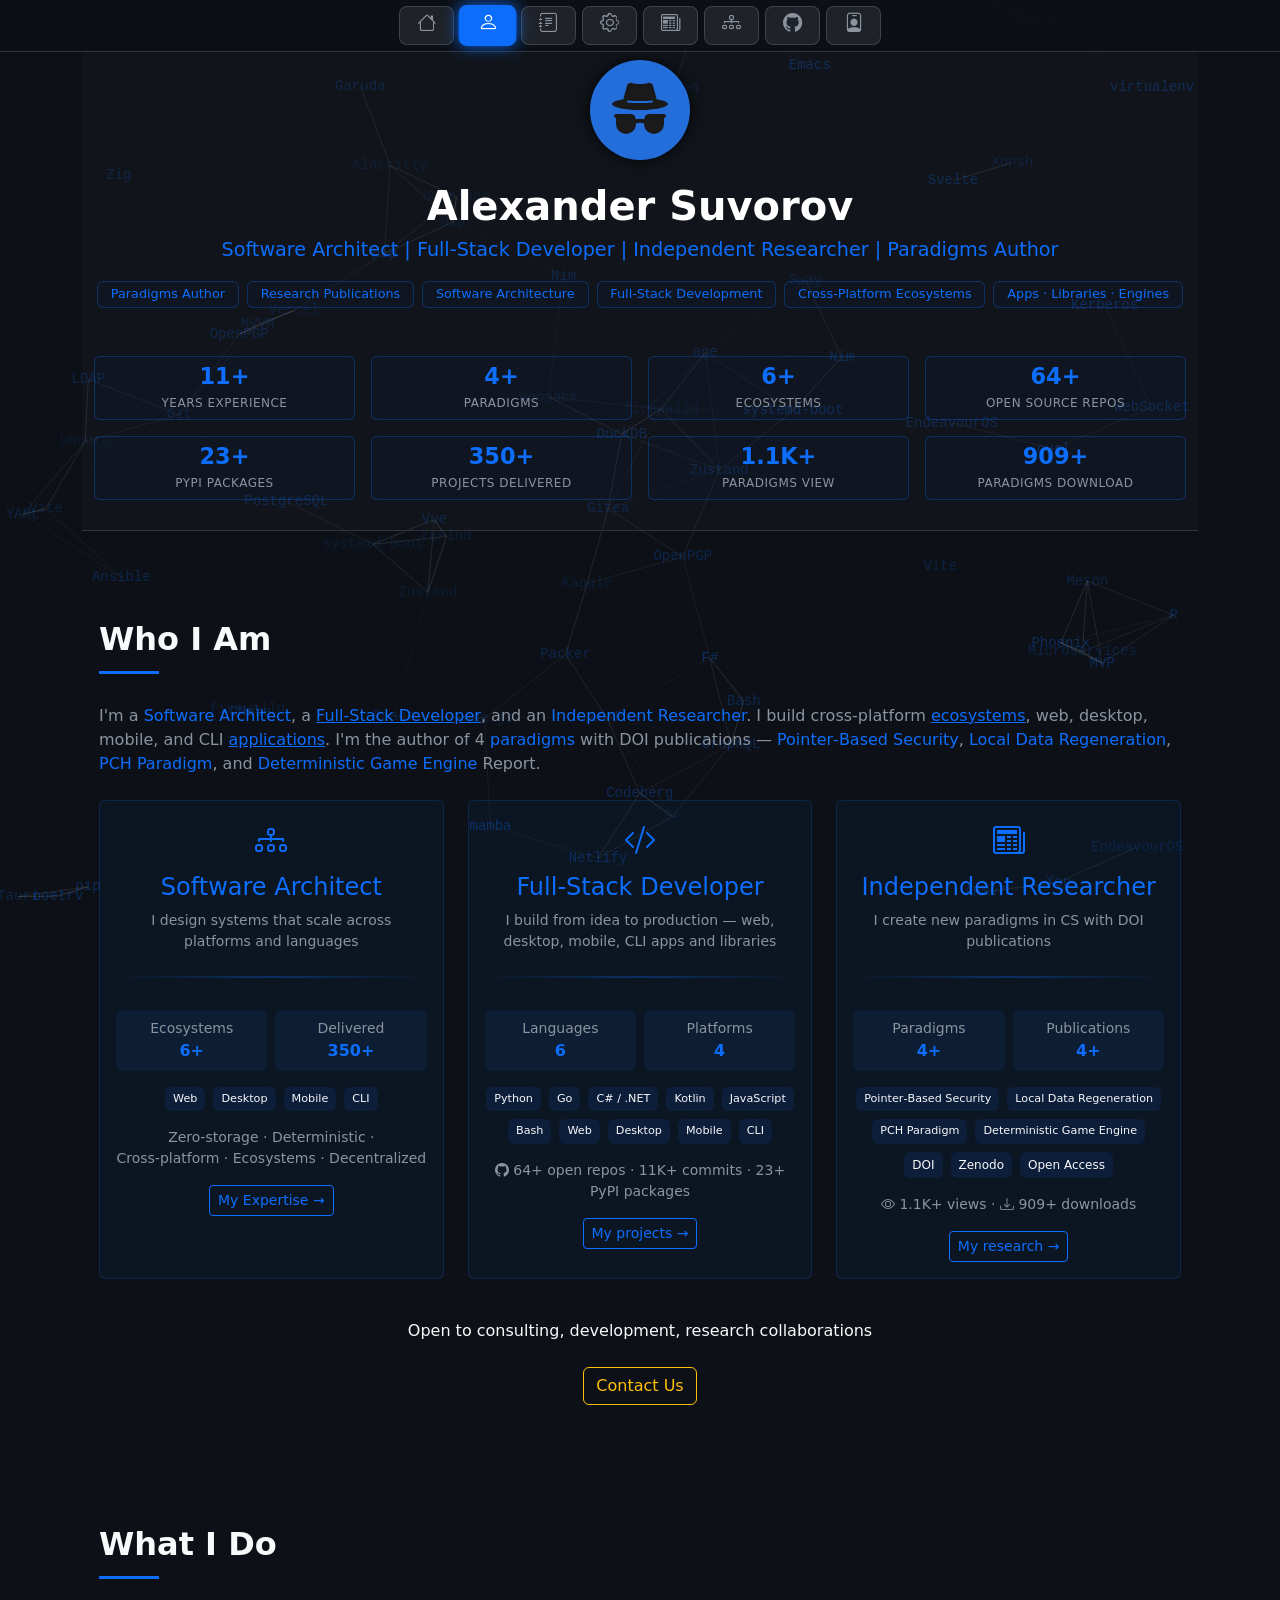
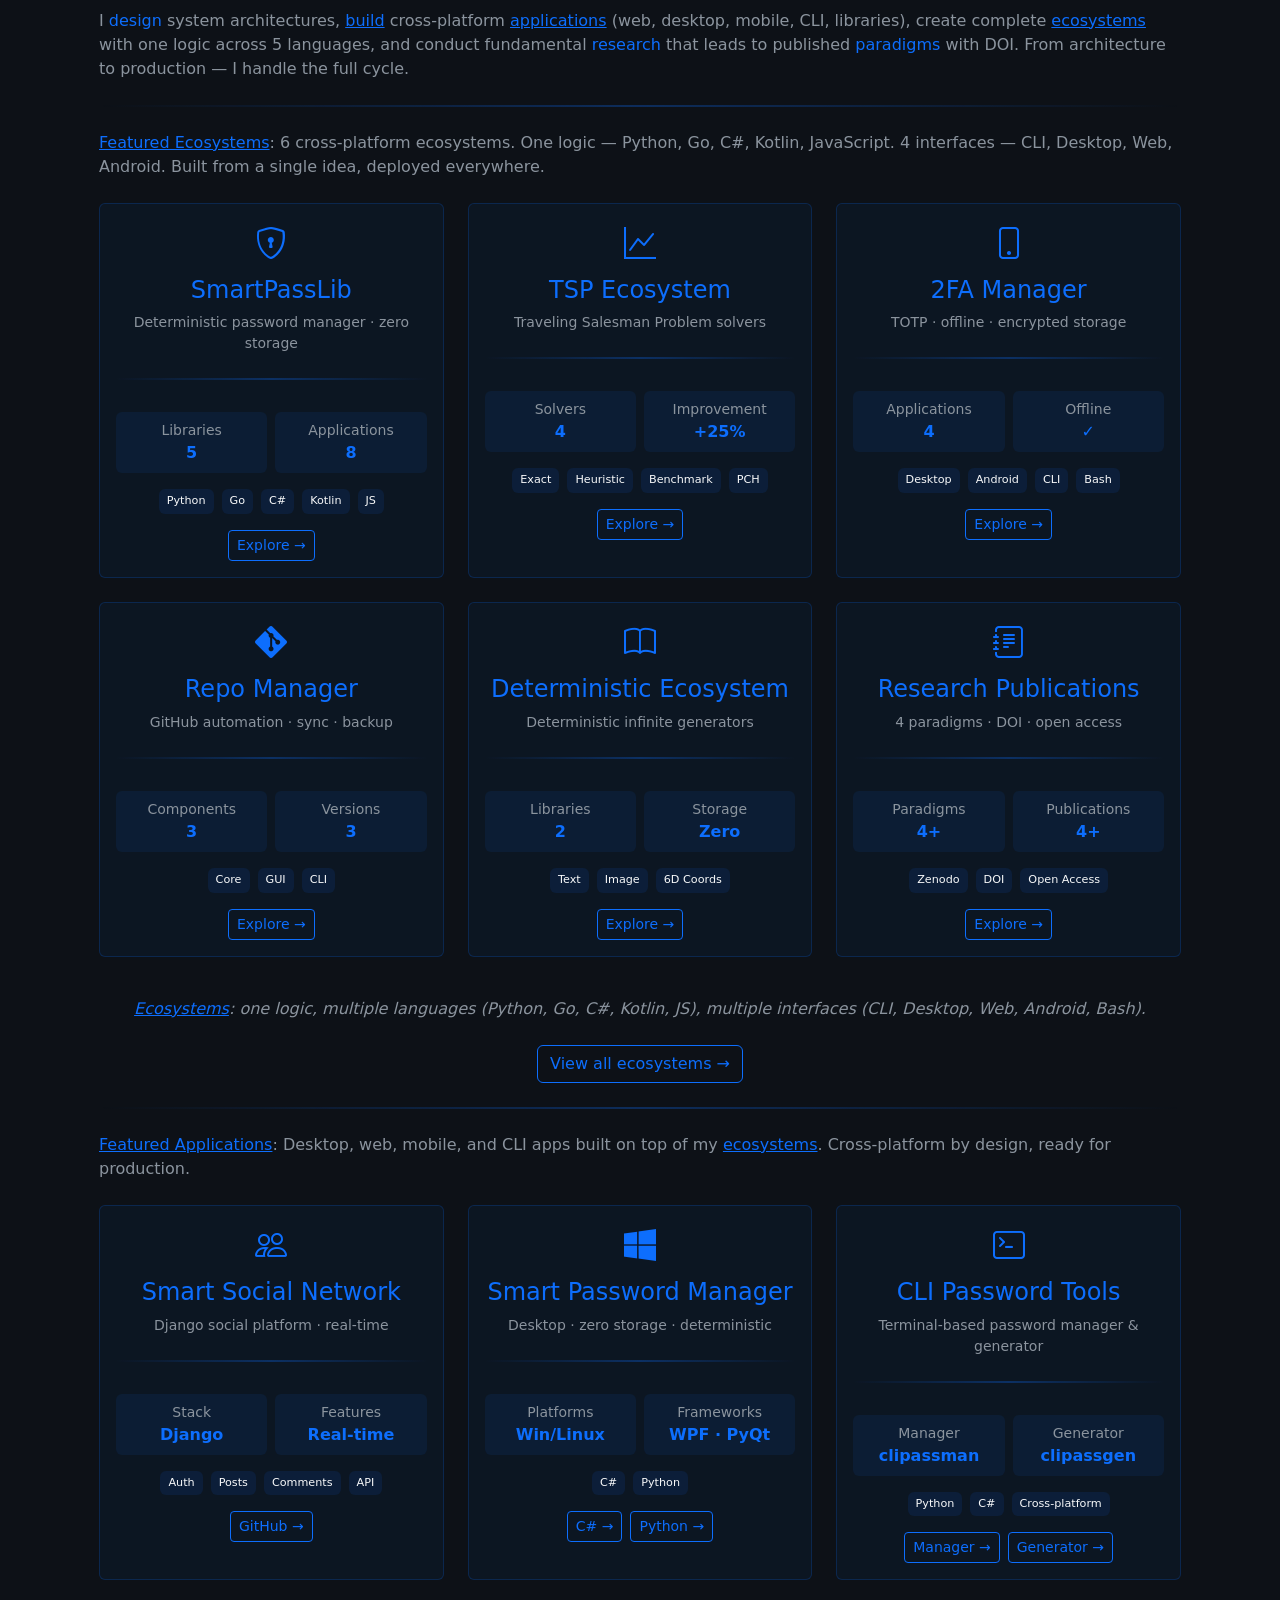
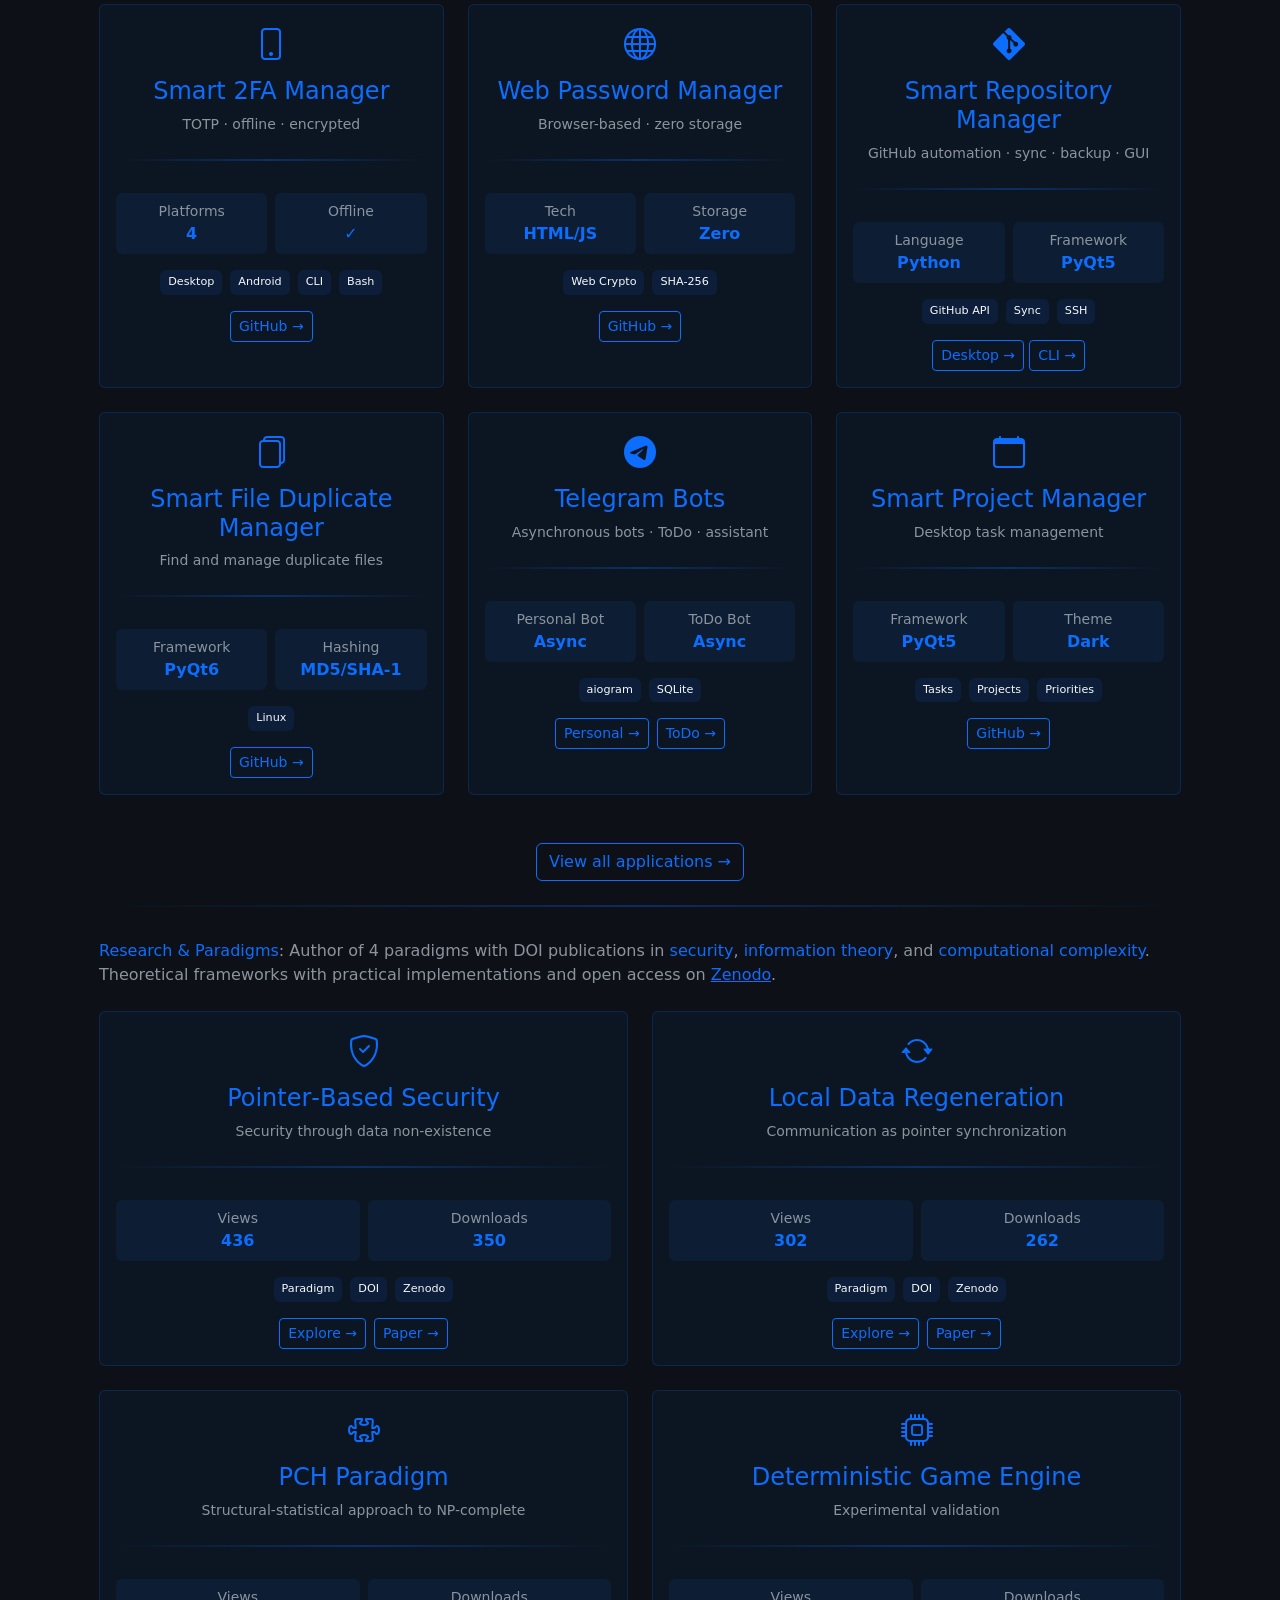
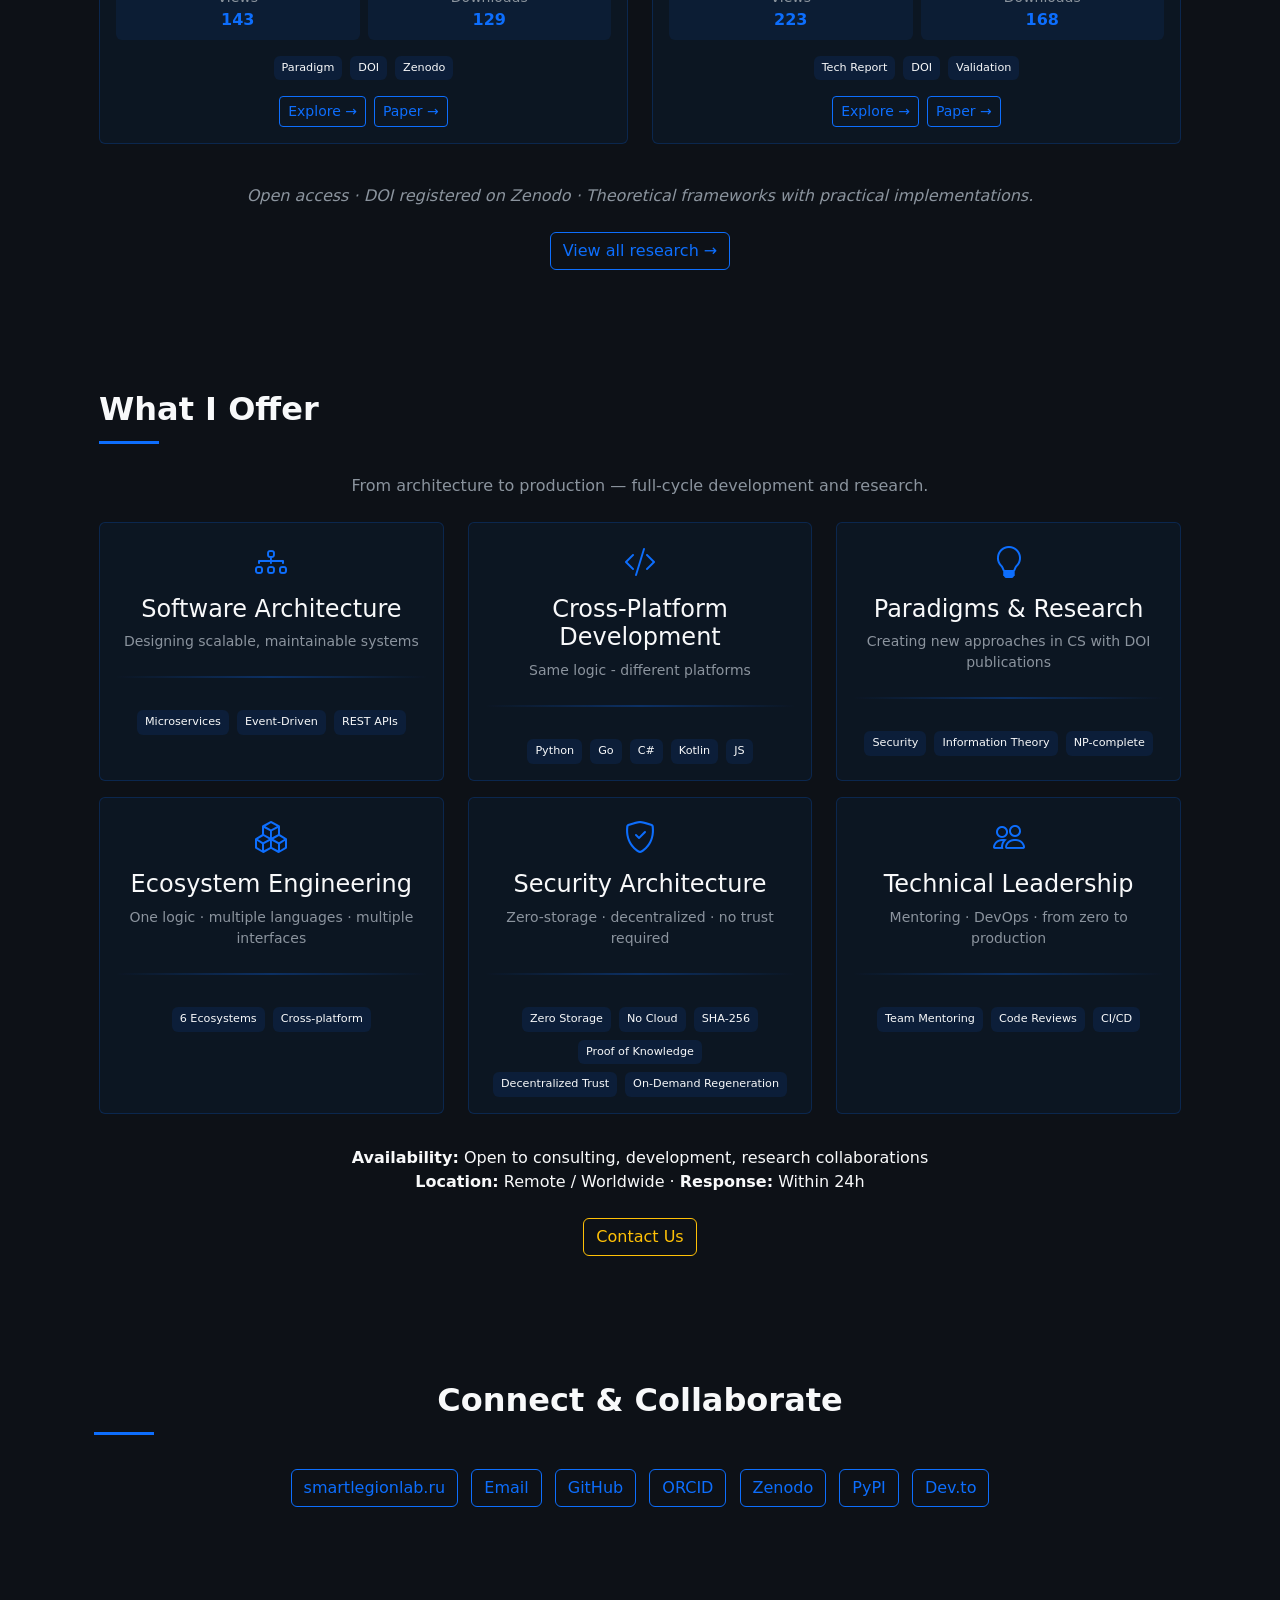
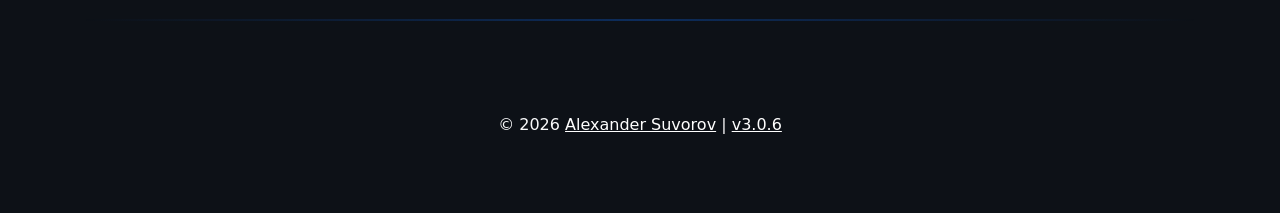
==== commit f33a9cc6: "alexander-suvorov.ru v3.0.6" ====
--- a/about.html
+++ b/about.html
@@ -272,7 +272,7 @@
                         </div>
 
                         <div class="text-center mt-4">
-                            <a href="mailto:smartlegionlab@gmail.com" class="btn btn-outline-warning">Hire Me</a>
+                            <a href="mailto:smartlegionlab@gmail.com" class="btn btn-outline-warning">Contact Us</a>
                         </div>
                     </div>
                 </div>
@@ -1061,7 +1061,7 @@
                             <strong>Location:</strong> Remote / Worldwide · <strong>Response:</strong> Within 24h
                         </div>
                         <div class="text-center mt-4">
-                            <a href="mailto:smartlegionlab@gmail.com" class="btn btn-outline-warning">Hire Me</a>
+                            <a href="mailto:smartlegionlab@gmail.com" class="btn btn-outline-warning">Contact Us</a>
                         </div>
                     </div>
                 </div>
@@ -1087,7 +1087,7 @@
                 <div class="content-section">
                     <div class="container text-center">
                         <footer>
-                            <p>© <span id="currentYear"></span> <a class="author-link" target="_blank" href="https://github.com/smartlegionlab">Alexander Suvorov</a> | <a class="author-link" href="https://github.com/smartlegionlab/alexander-suvorov">v3.0.5</a></p>
+                            <p>© <span id="currentYear"></span> <a class="author-link" target="_blank" href="https://github.com/smartlegionlab">Alexander Suvorov</a> | <a class="author-link" href="https://github.com/smartlegionlab/alexander-suvorov">v3.0.6</a></p>
                         </footer>
                     </div>
                 </div>
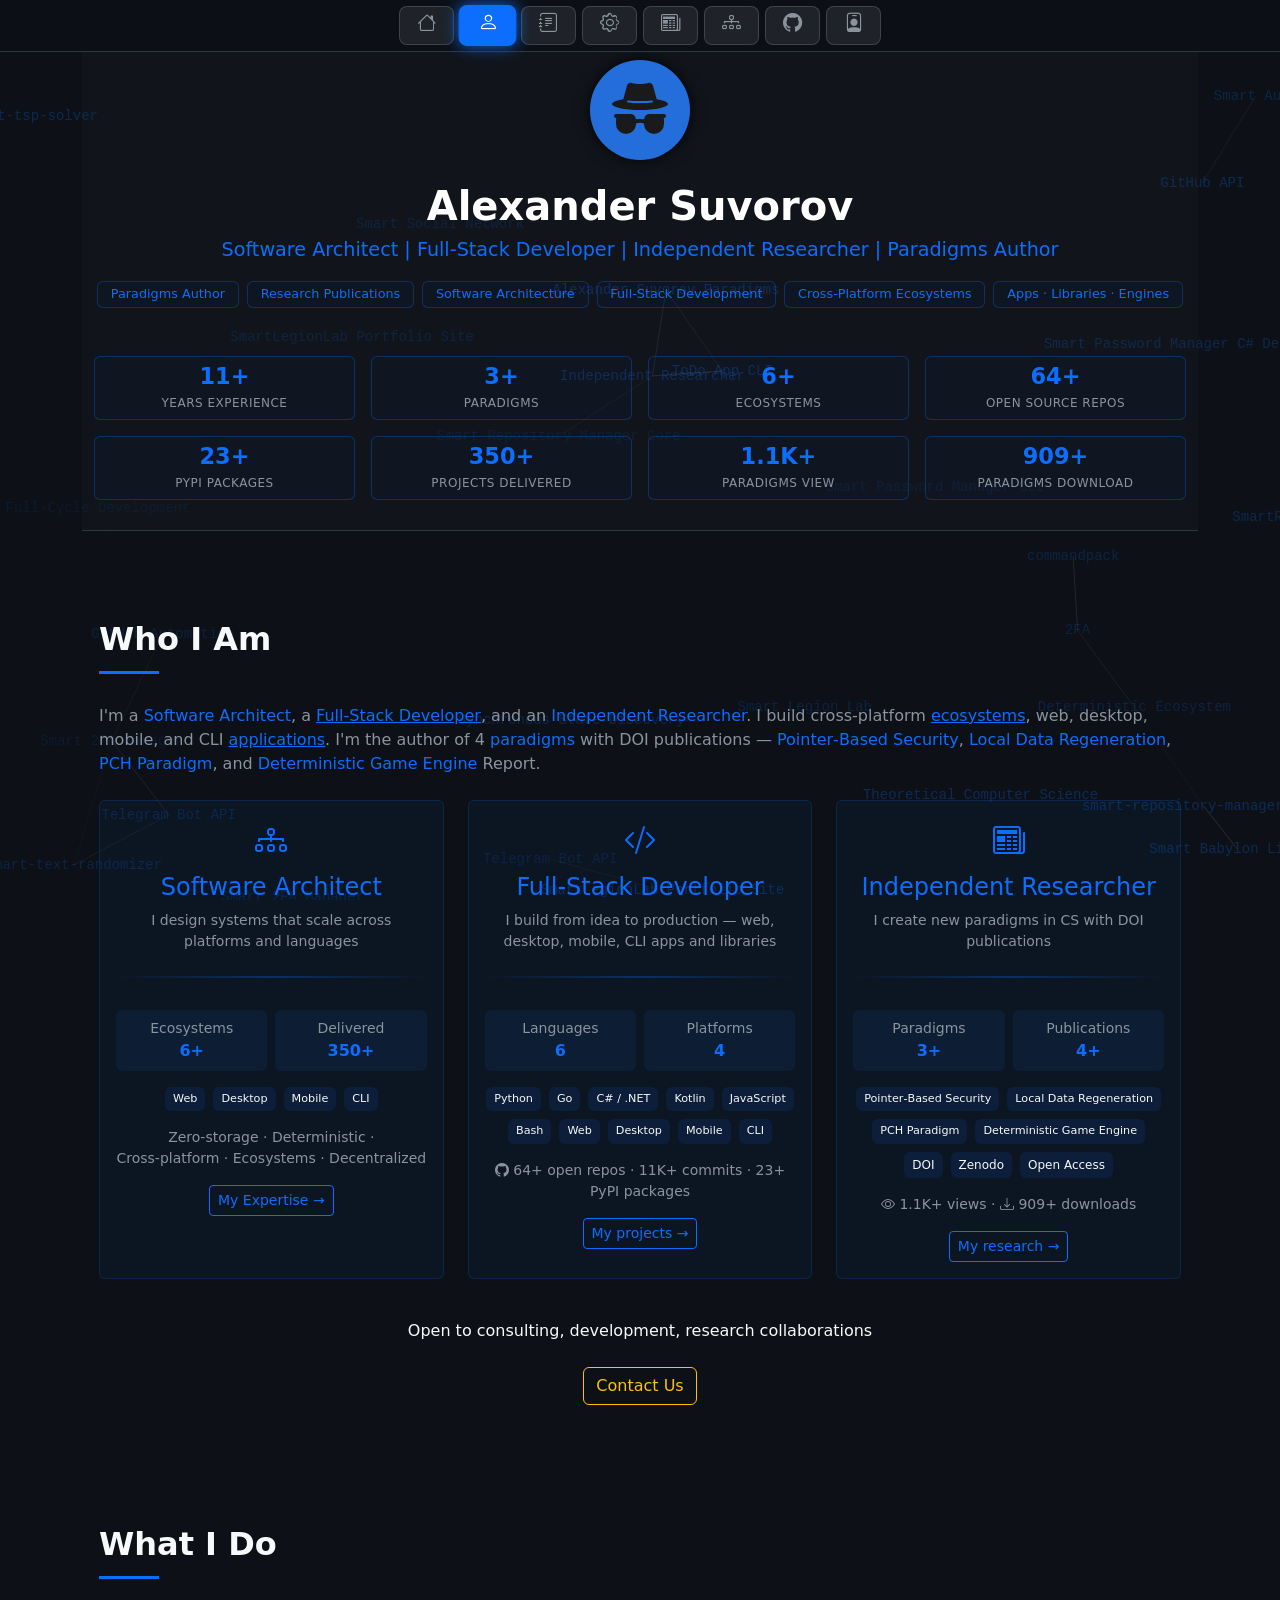
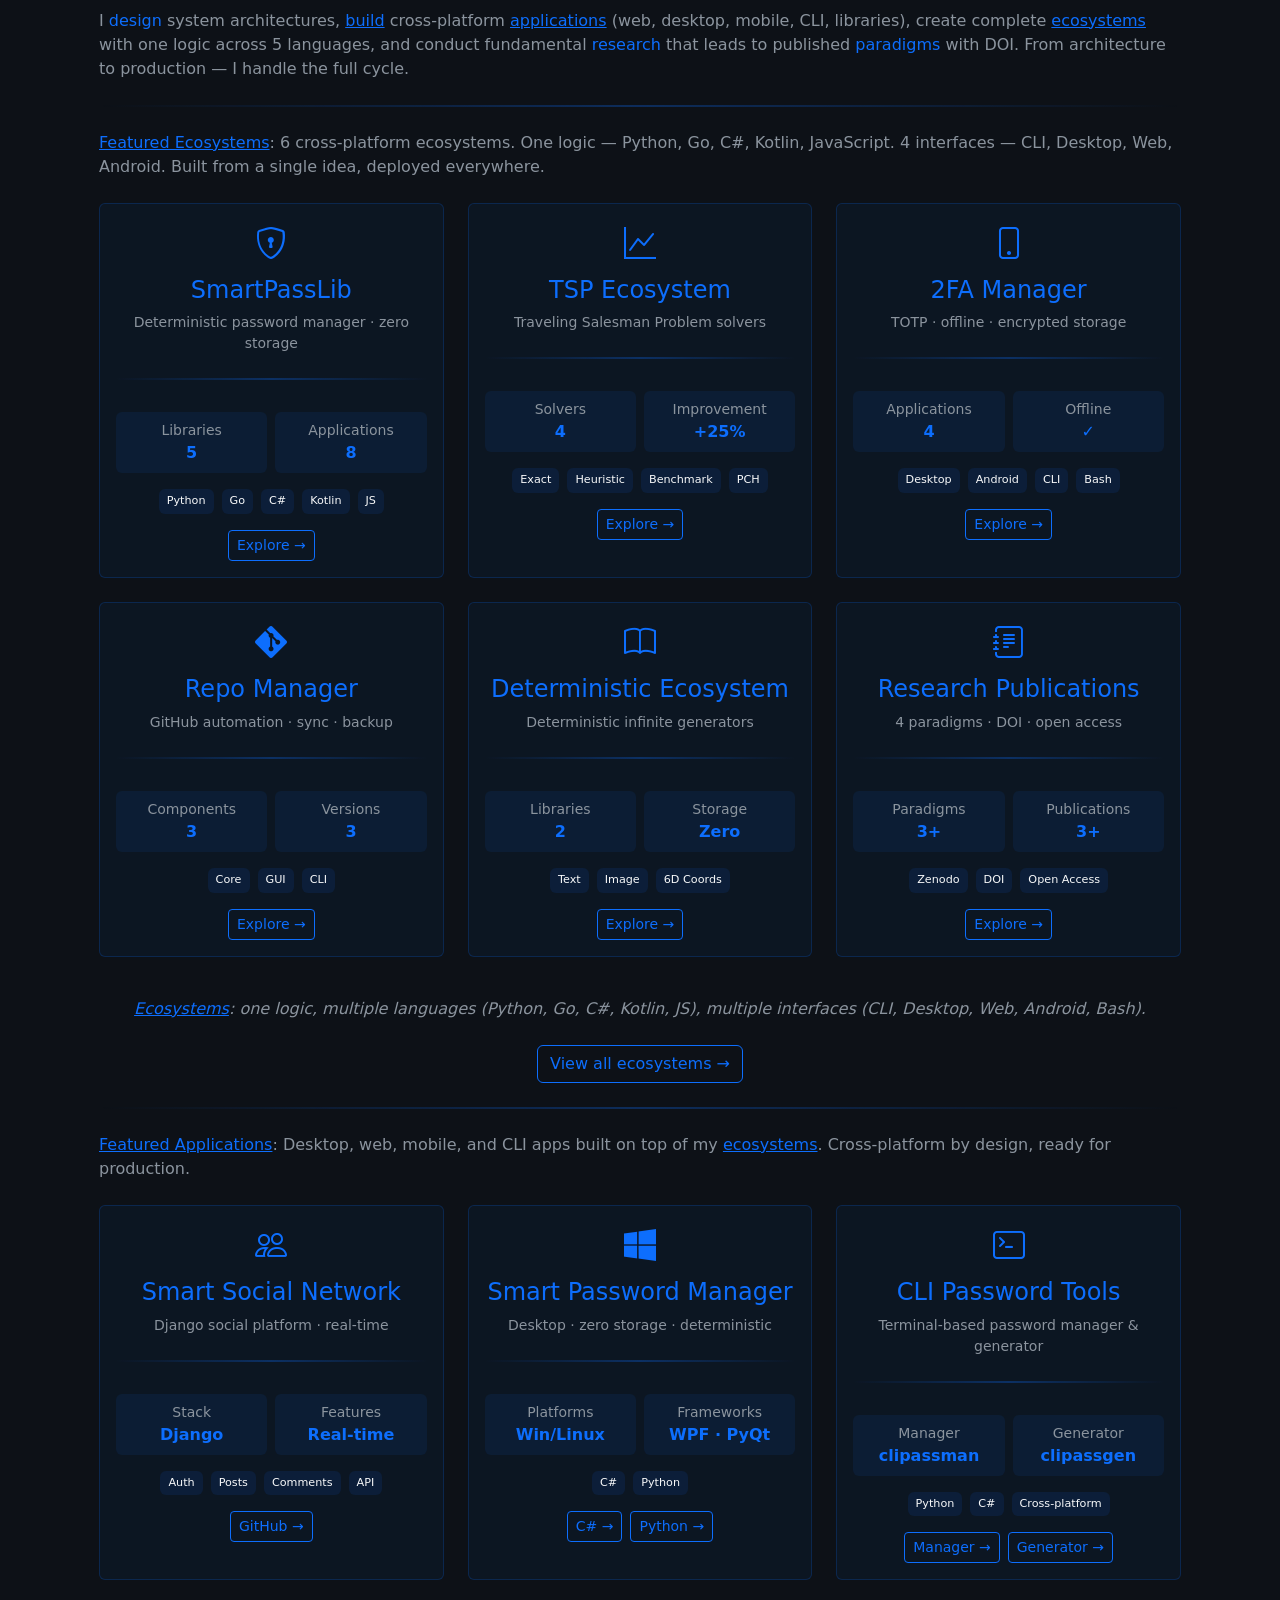
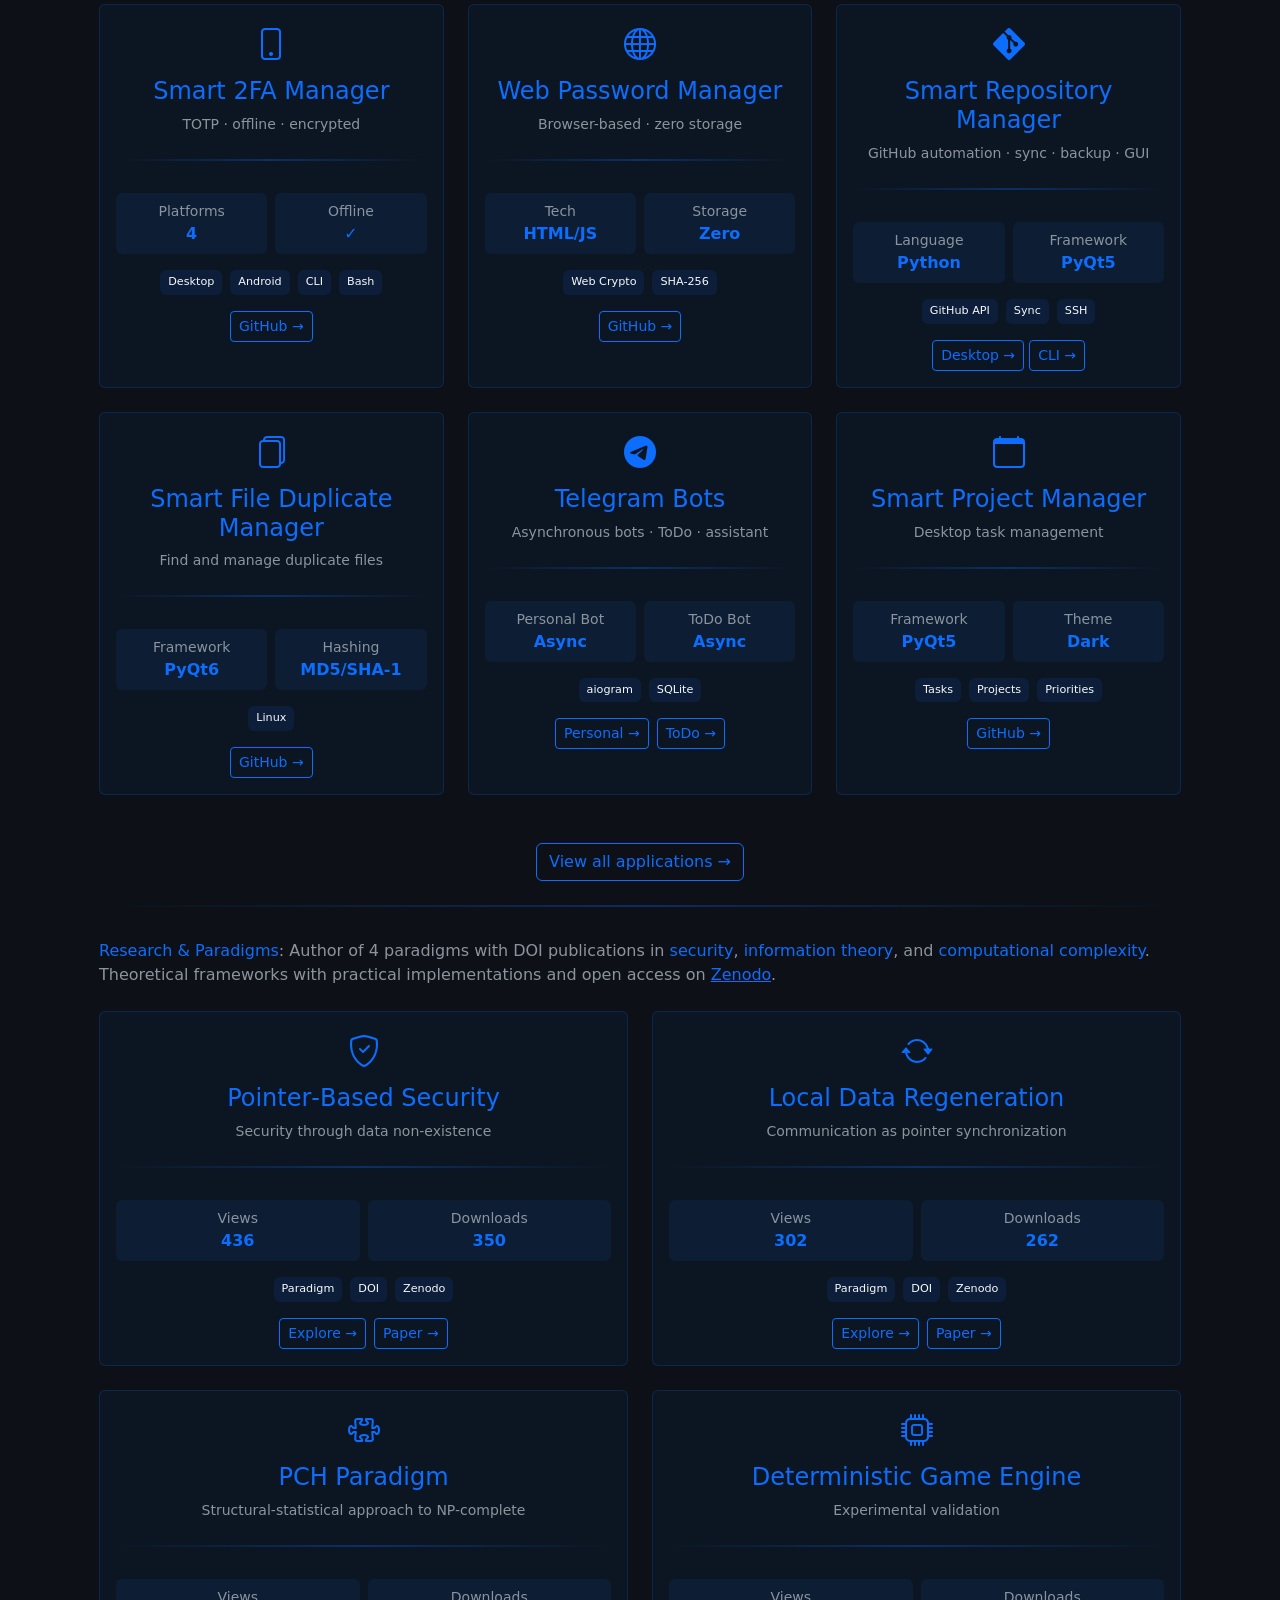
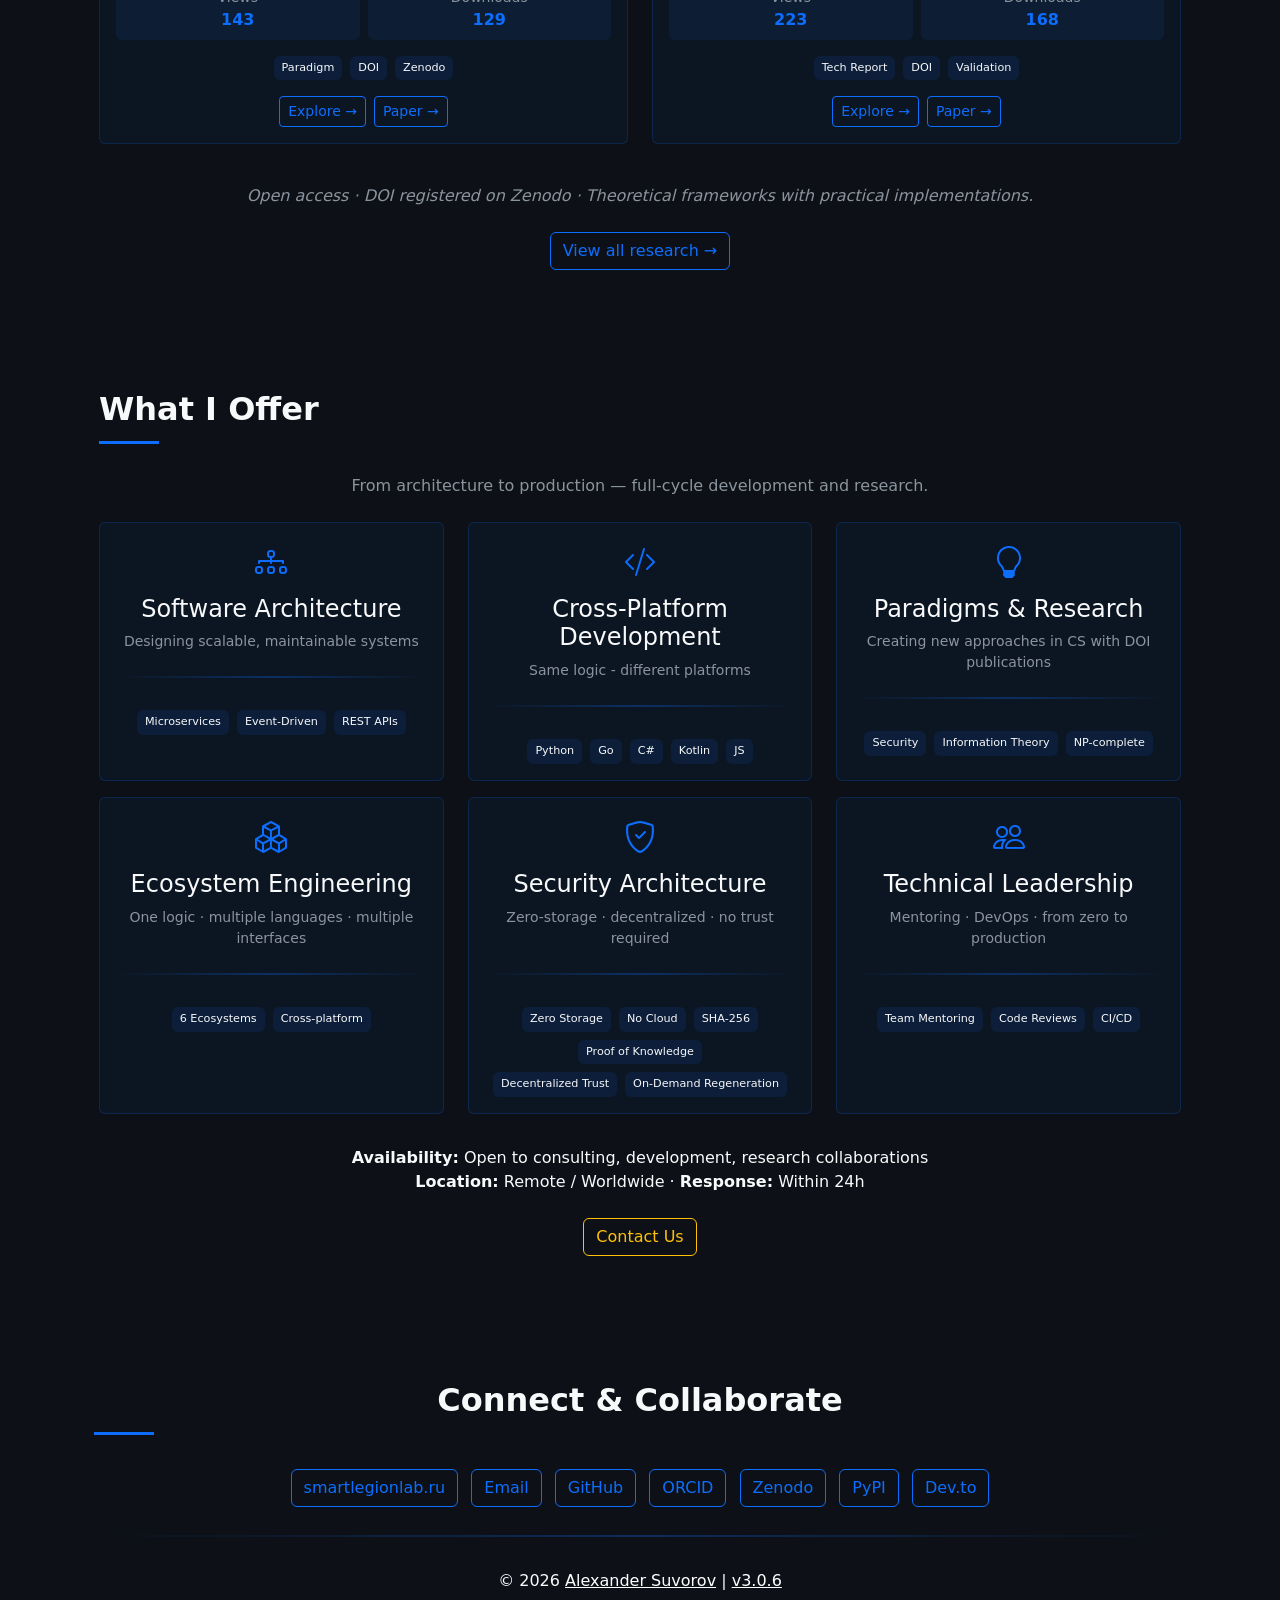
==== commit 2334ae00: "feat: improve contact block and copyright" ====
--- a/about.html
+++ b/about.html
@@ -1068,9 +1068,9 @@
             </main>
 
             <div class="content-section">
-                <div class="container">
-                    <h2 class="section-title text-center">Connect & Collaborate</h2>
-                    <div class="text-center mb-4">
+                <div class="container text-center">
+                    <h2 class="section-title">Connect & Collaborate</h2>
+                    <div class="mb-4">
                         <a target="_blank" href="https://smartlegionlab.ru" class="btn btn-outline-primary m-1">smartlegionlab.ru</a>
                         <a href="mailto:smartlegionlab@gmail.com" class="btn btn-outline-primary m-1">Email</a>
                         <a target="_blank" href="https://github.com/smartlegionlab" class="btn btn-outline-primary m-1">GitHub</a>
@@ -1079,18 +1079,12 @@
                         <a target="_blank" href="https://pypi.org/user/smartlegionlab/" class="btn btn-outline-primary m-1">PyPI</a>
                         <a target="_blank" href="https://dev.to/smartlegionlab" class="btn btn-outline-primary m-1">Dev.to</a>
                     </div>
+                    <hr>
+                    <footer>
+                        <p>© <span id="currentYear"></span> <a class="author-link" target="_blank" href="https://github.com/smartlegionlab">Alexander Suvorov</a> | <a class="author-link" href="https://github.com/smartlegionlab/alexander-suvorov">v3.0.6</a></p>
+                    </footer>
                 </div>
             </div>
-
-                <hr>
-
-                <div class="content-section">
-                    <div class="container text-center">
-                        <footer>
-                            <p>© <span id="currentYear"></span> <a class="author-link" target="_blank" href="https://github.com/smartlegionlab">Alexander Suvorov</a> | <a class="author-link" href="https://github.com/smartlegionlab/alexander-suvorov">v3.0.6</a></p>
-                        </footer>
-                    </div>
-                </div>
 
         </div>
     </div>
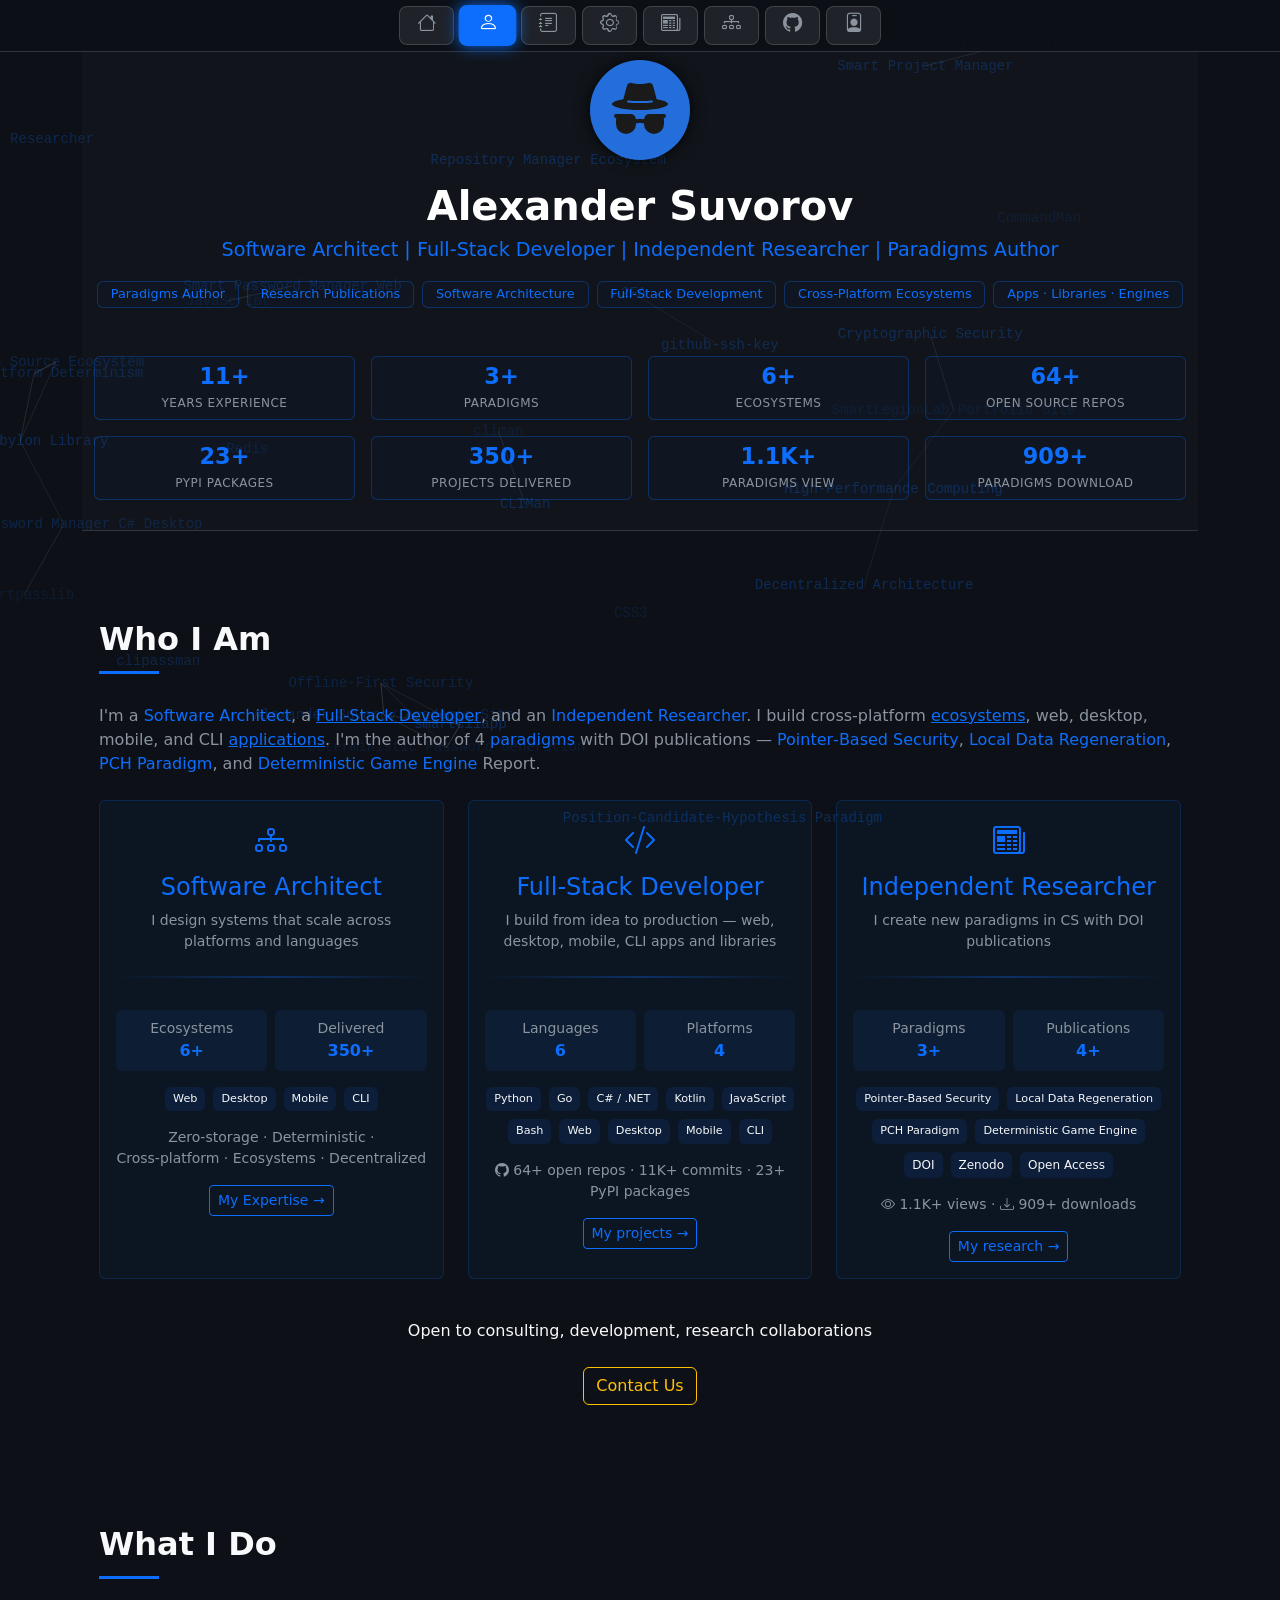
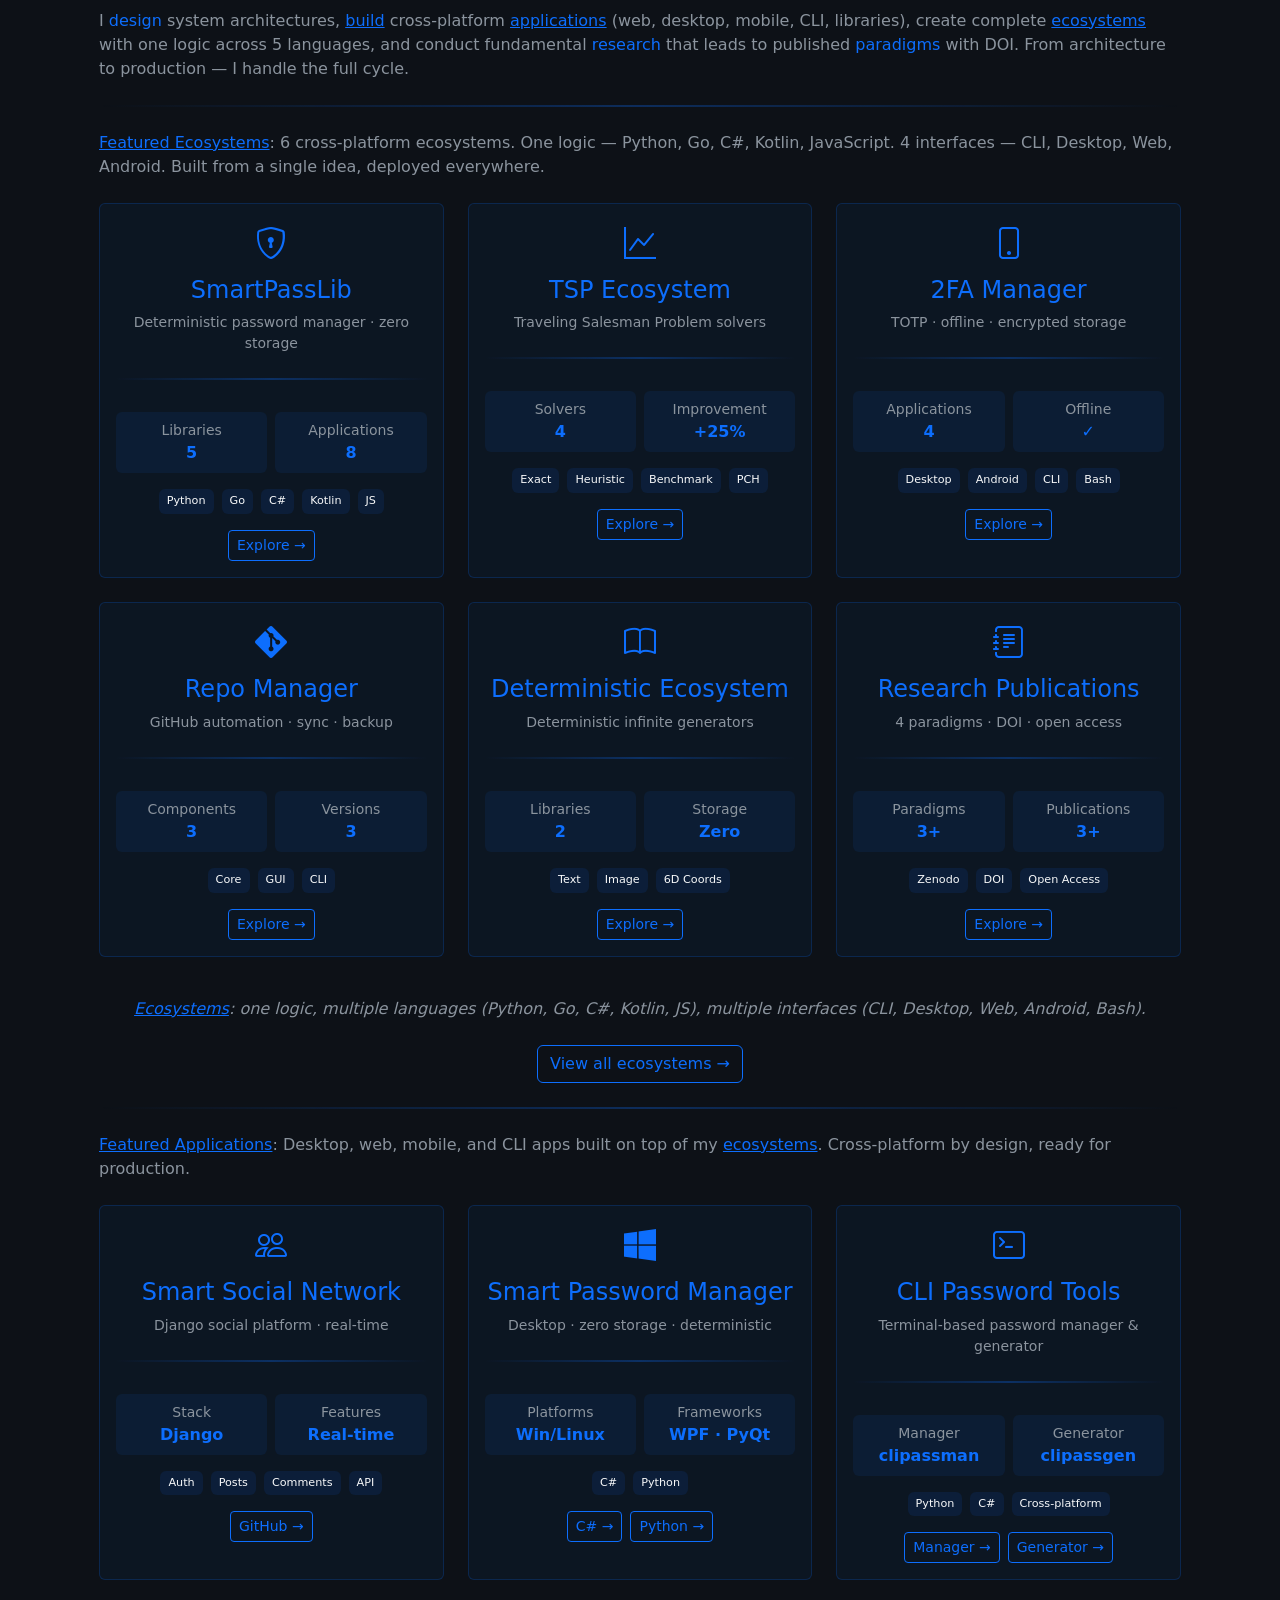
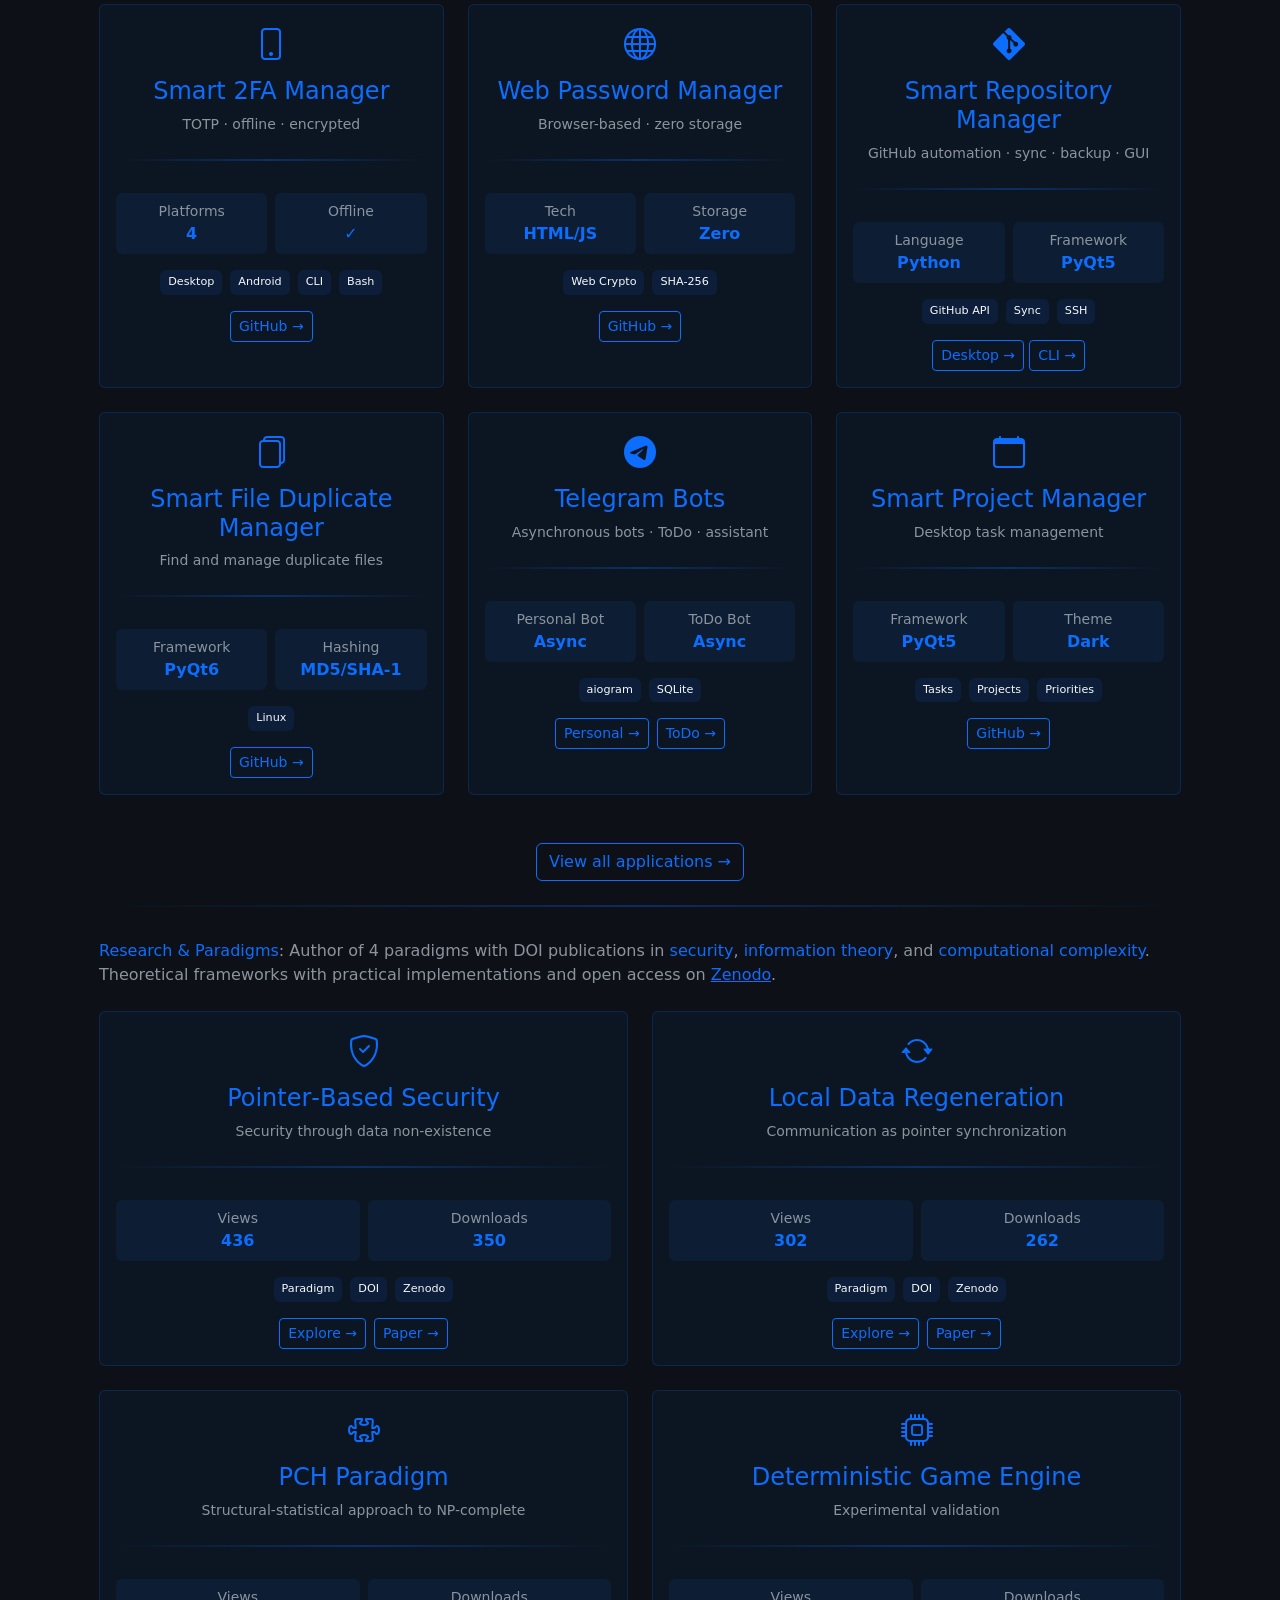
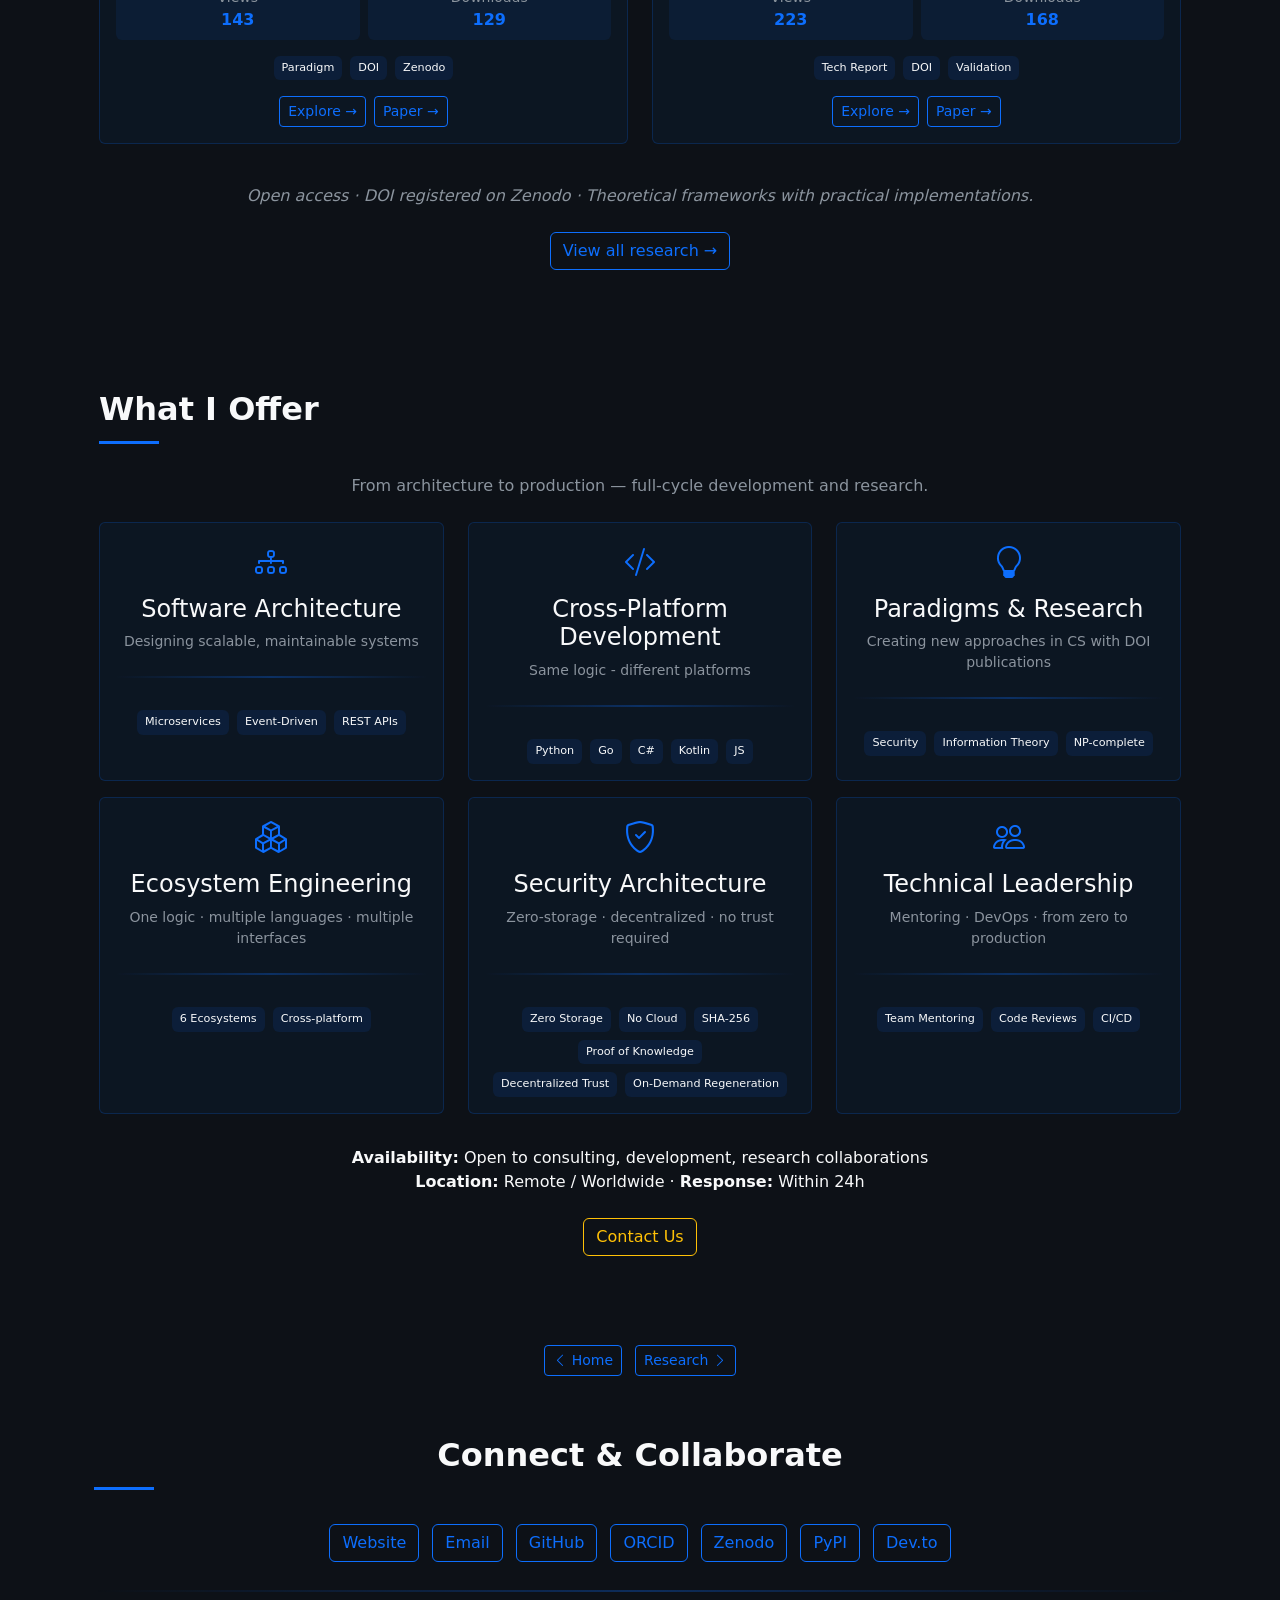
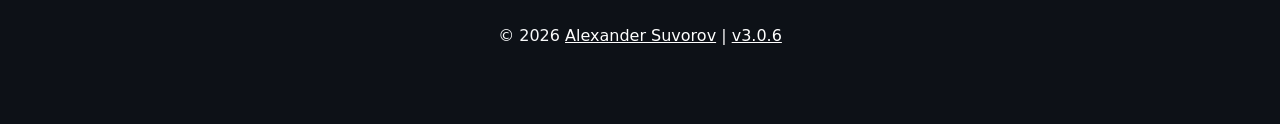
==== commit 0c066c85: "alexander-suvorov.ru v3.0.7" ====
--- a/about.html
+++ b/about.html
@@ -1067,11 +1067,16 @@
                 </div>
             </main>
 
+            <div class="text-center mt-4">
+                <a href="/" class="btn btn-outline-primary me-2 btn-sm"><i class="bi bi-chevron-left"></i> Home</a>
+                <a href="/research.html" class="btn btn-outline-primary btn-sm">Research <i class="bi bi-chevron-right"></i></a>
+            </div>
+
             <div class="content-section">
                 <div class="container text-center">
                     <h2 class="section-title">Connect & Collaborate</h2>
                     <div class="mb-4">
-                        <a target="_blank" href="https://smartlegionlab.ru" class="btn btn-outline-primary m-1">smartlegionlab.ru</a>
+                        <a target="_blank" href="https://smartlegionlab.ru" class="btn btn-outline-primary m-1">Website</a>
                         <a href="mailto:smartlegionlab@gmail.com" class="btn btn-outline-primary m-1">Email</a>
                         <a target="_blank" href="https://github.com/smartlegionlab" class="btn btn-outline-primary m-1">GitHub</a>
                         <a target="_blank" href="https://orcid.org/0009-0006-3427-9611" class="btn btn-outline-primary m-1">ORCID</a>
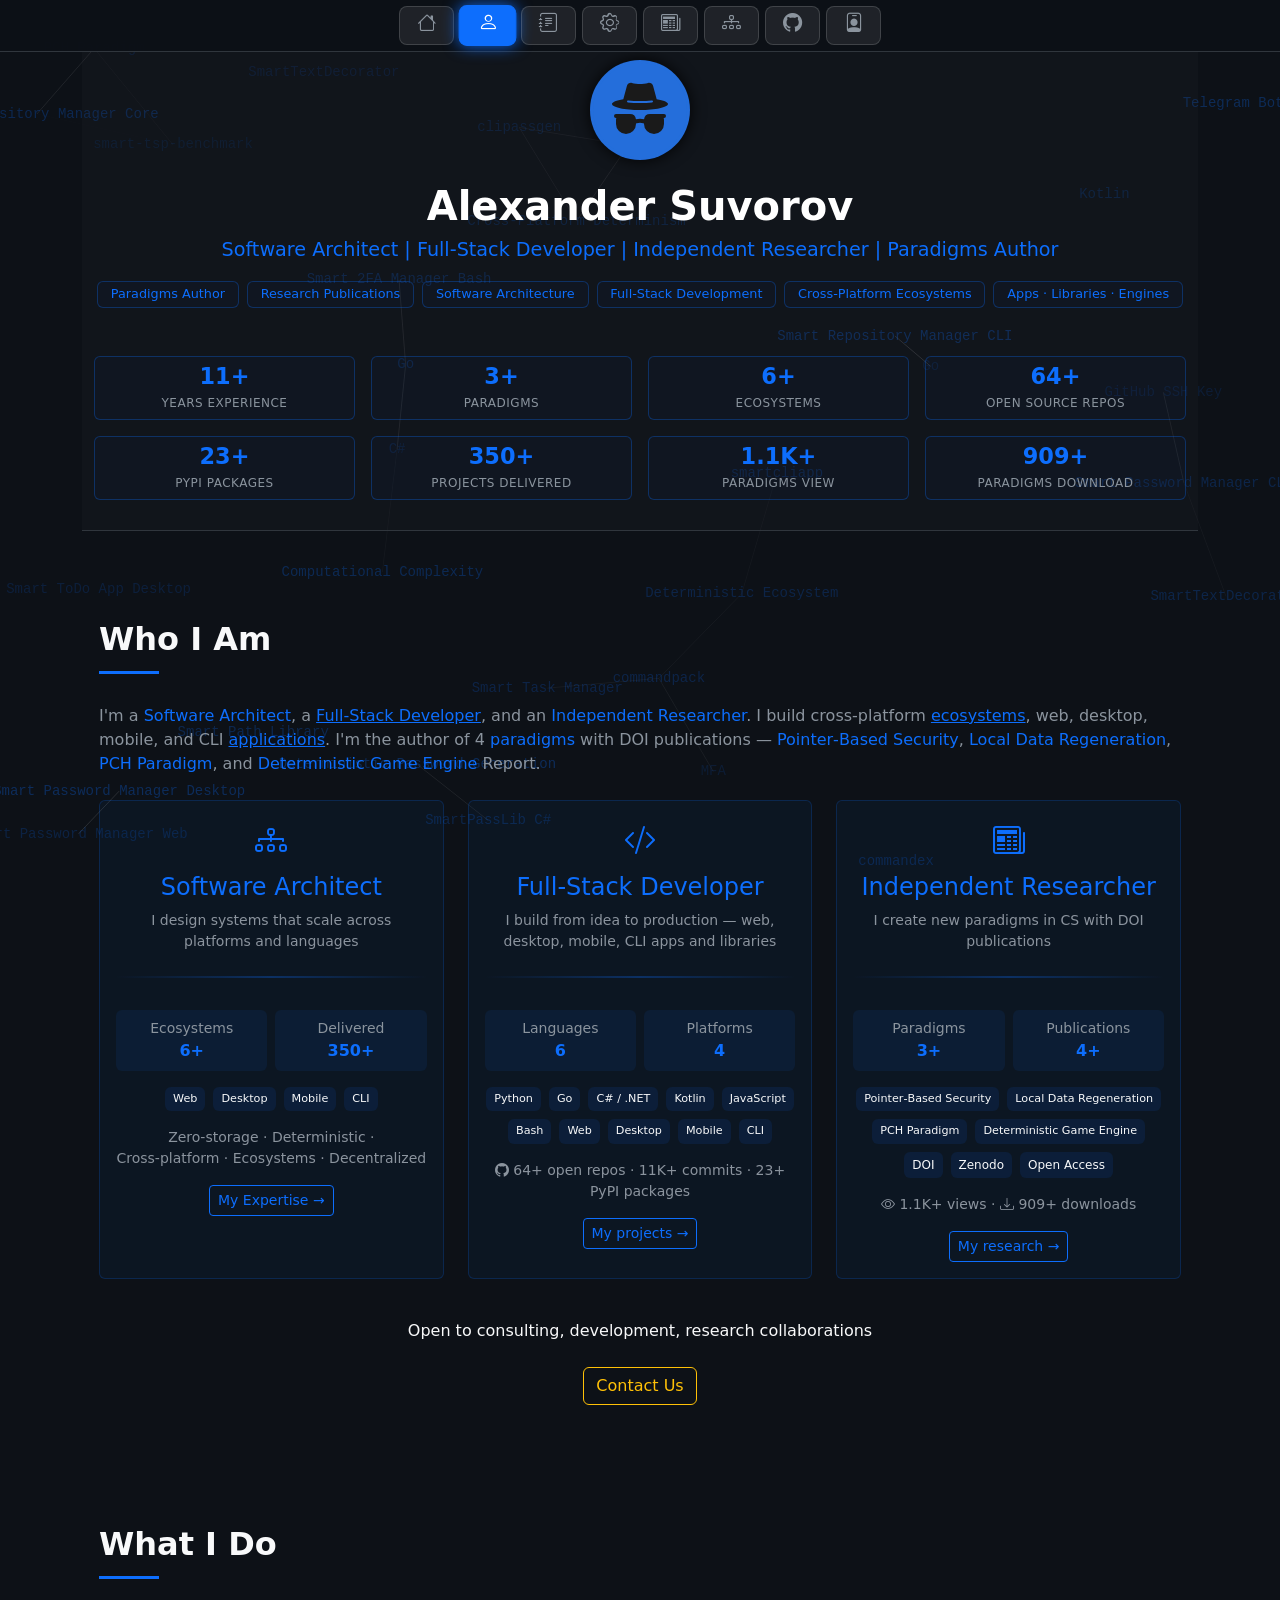
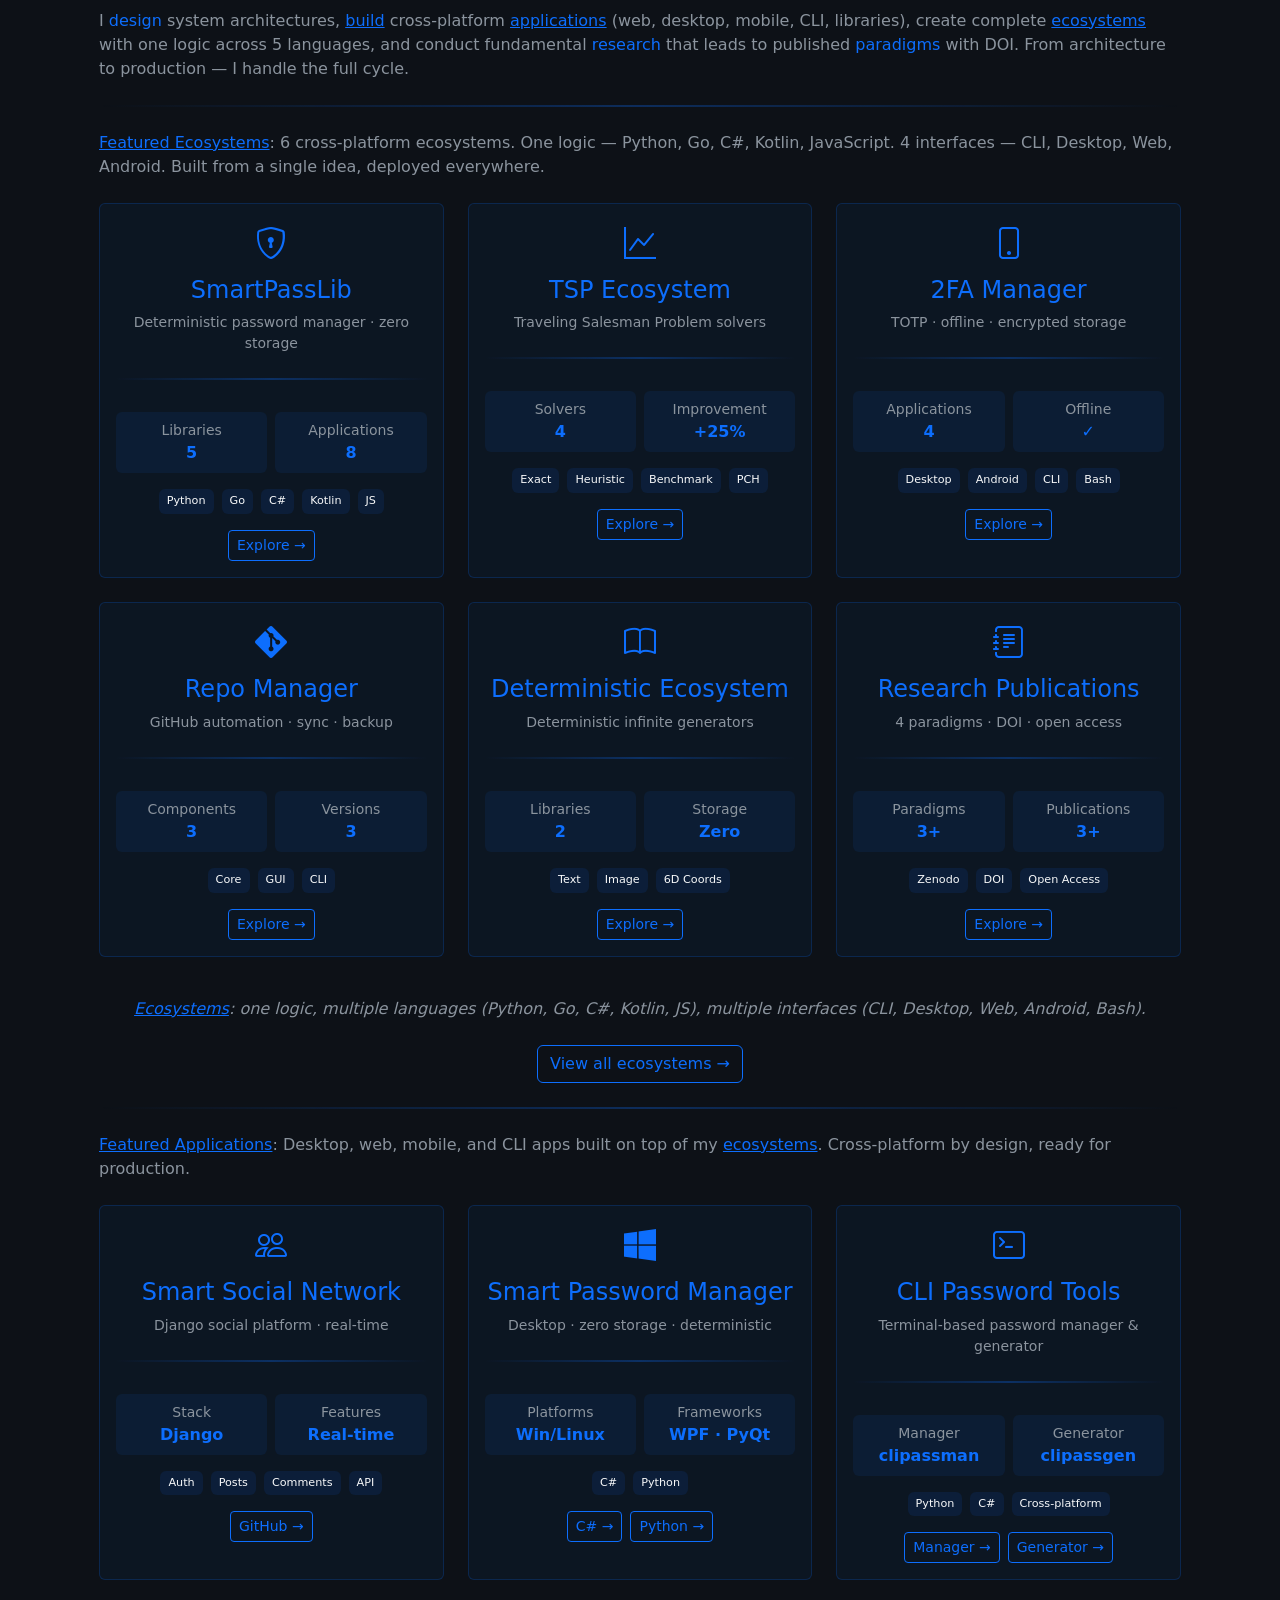
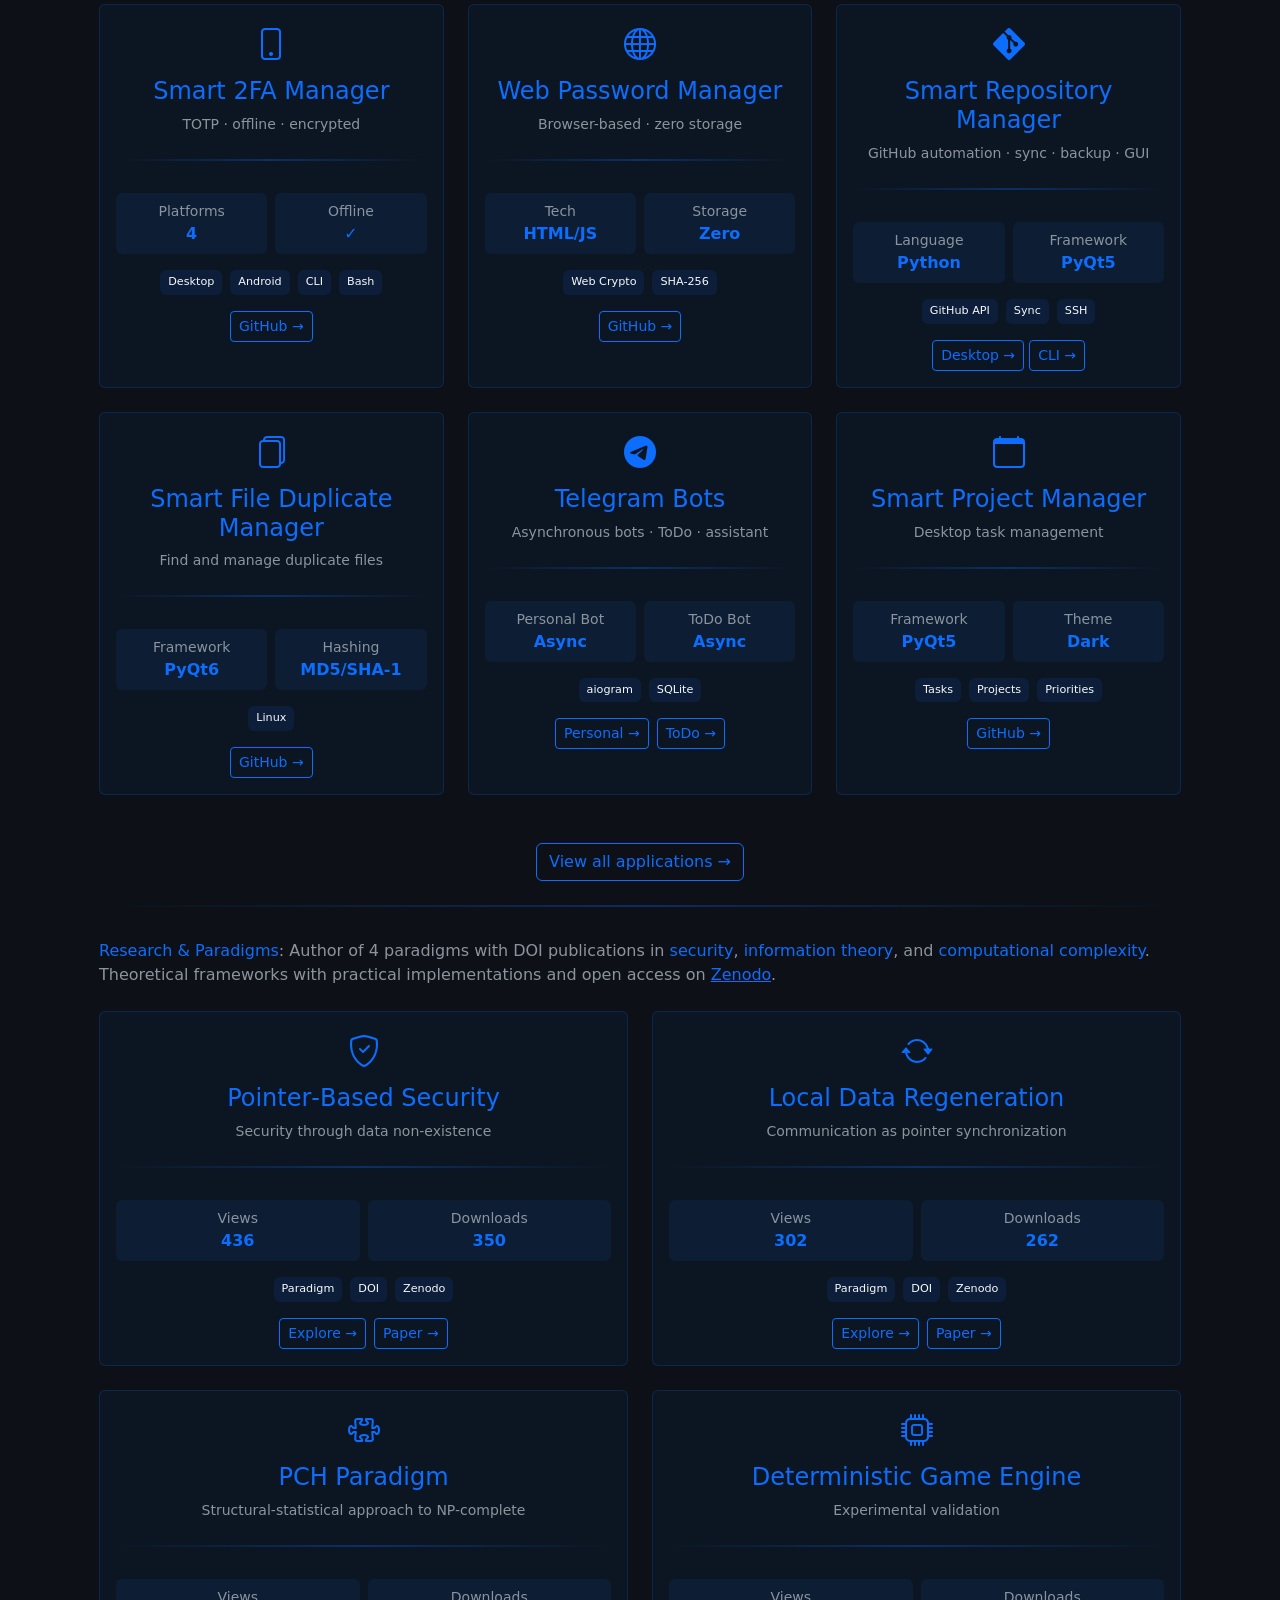
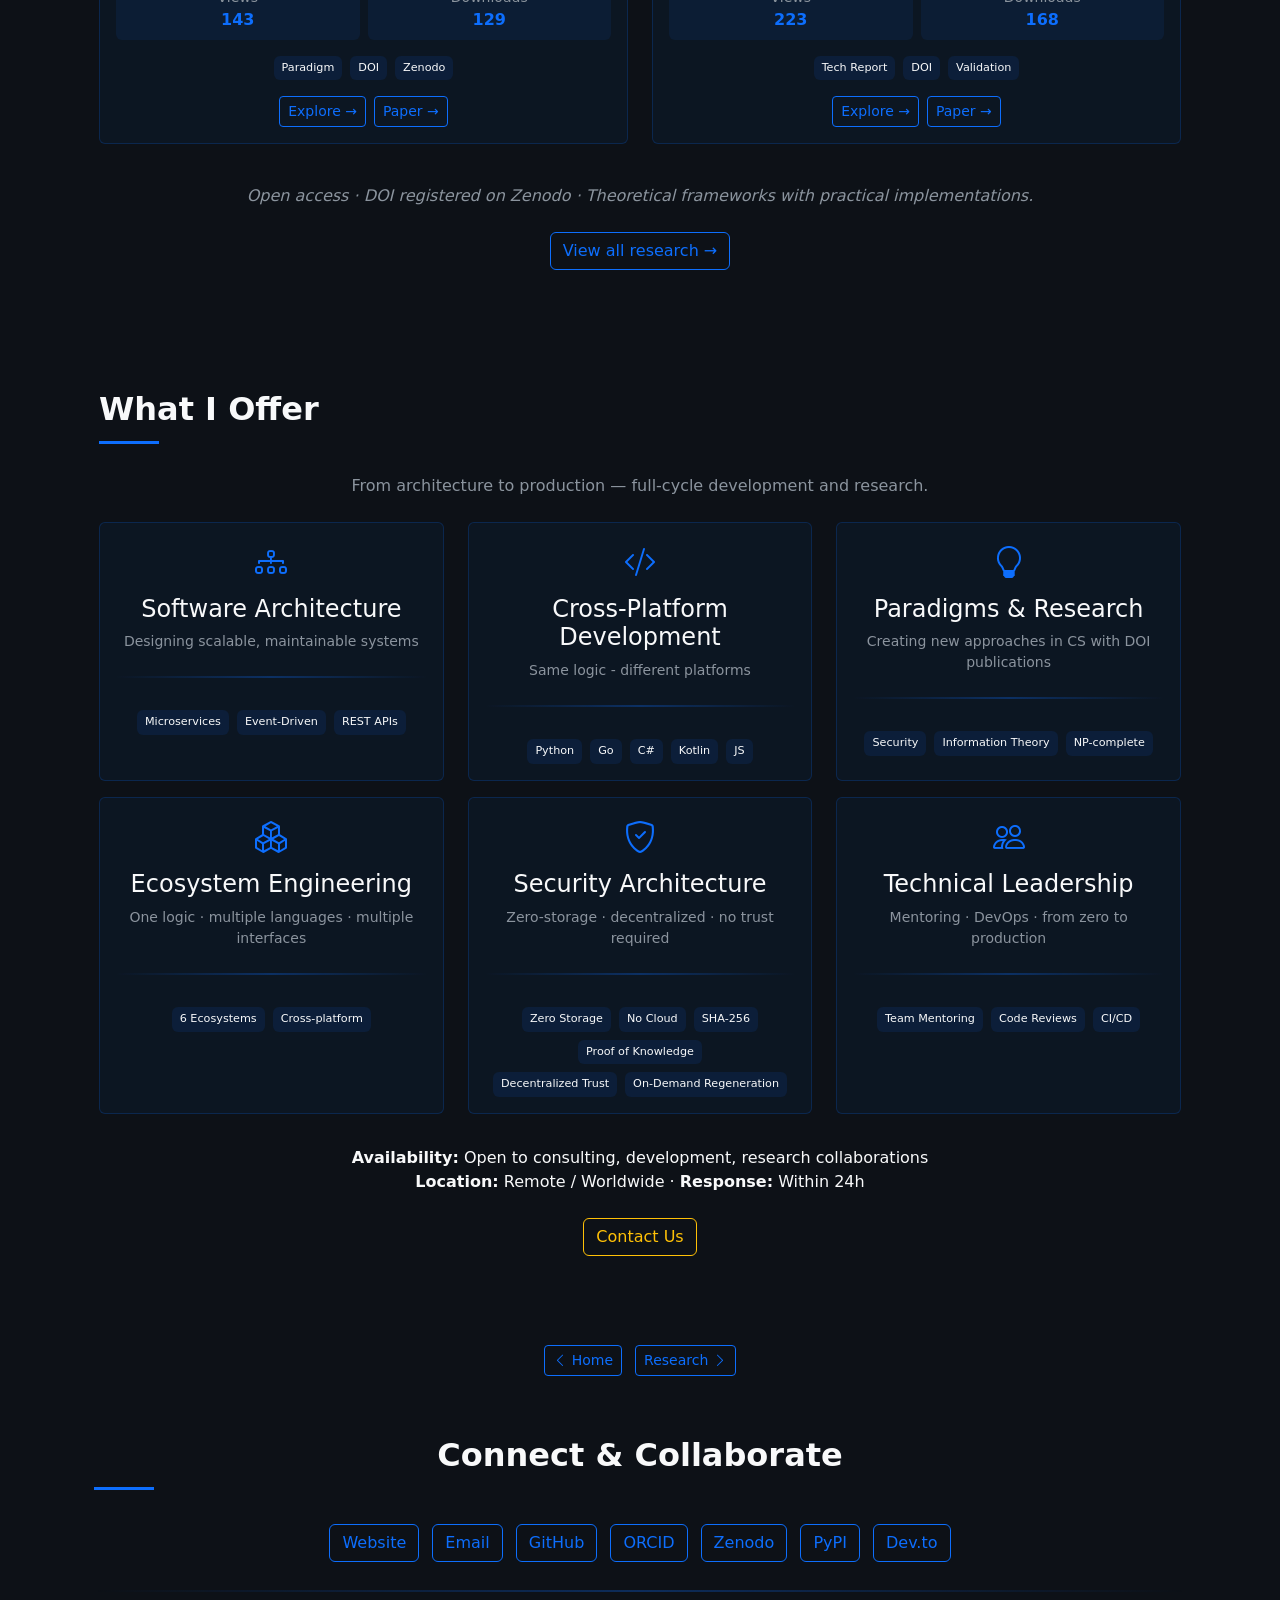
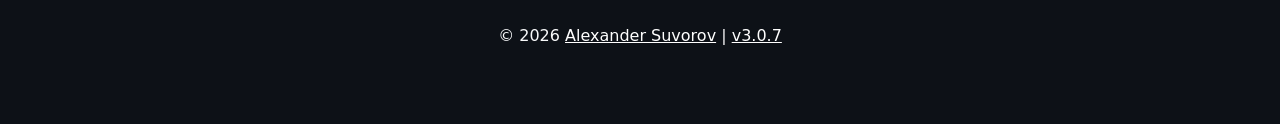
==== commit 79859293: "alexander-suvorov.ru v3.0.7" ====
--- a/about.html
+++ b/about.html
@@ -1086,7 +1086,7 @@
                     </div>
                     <hr>
                     <footer>
-                        <p>© <span id="currentYear"></span> <a class="author-link" target="_blank" href="https://github.com/smartlegionlab">Alexander Suvorov</a> | <a class="author-link" href="https://github.com/smartlegionlab/alexander-suvorov">v3.0.6</a></p>
+                        <p>© <span id="currentYear"></span> <a class="author-link" target="_blank" href="https://github.com/smartlegionlab">Alexander Suvorov</a> | <a class="author-link" href="https://github.com/smartlegionlab/alexander-suvorov">v3.0.7</a></p>
                     </footer>
                 </div>
             </div>
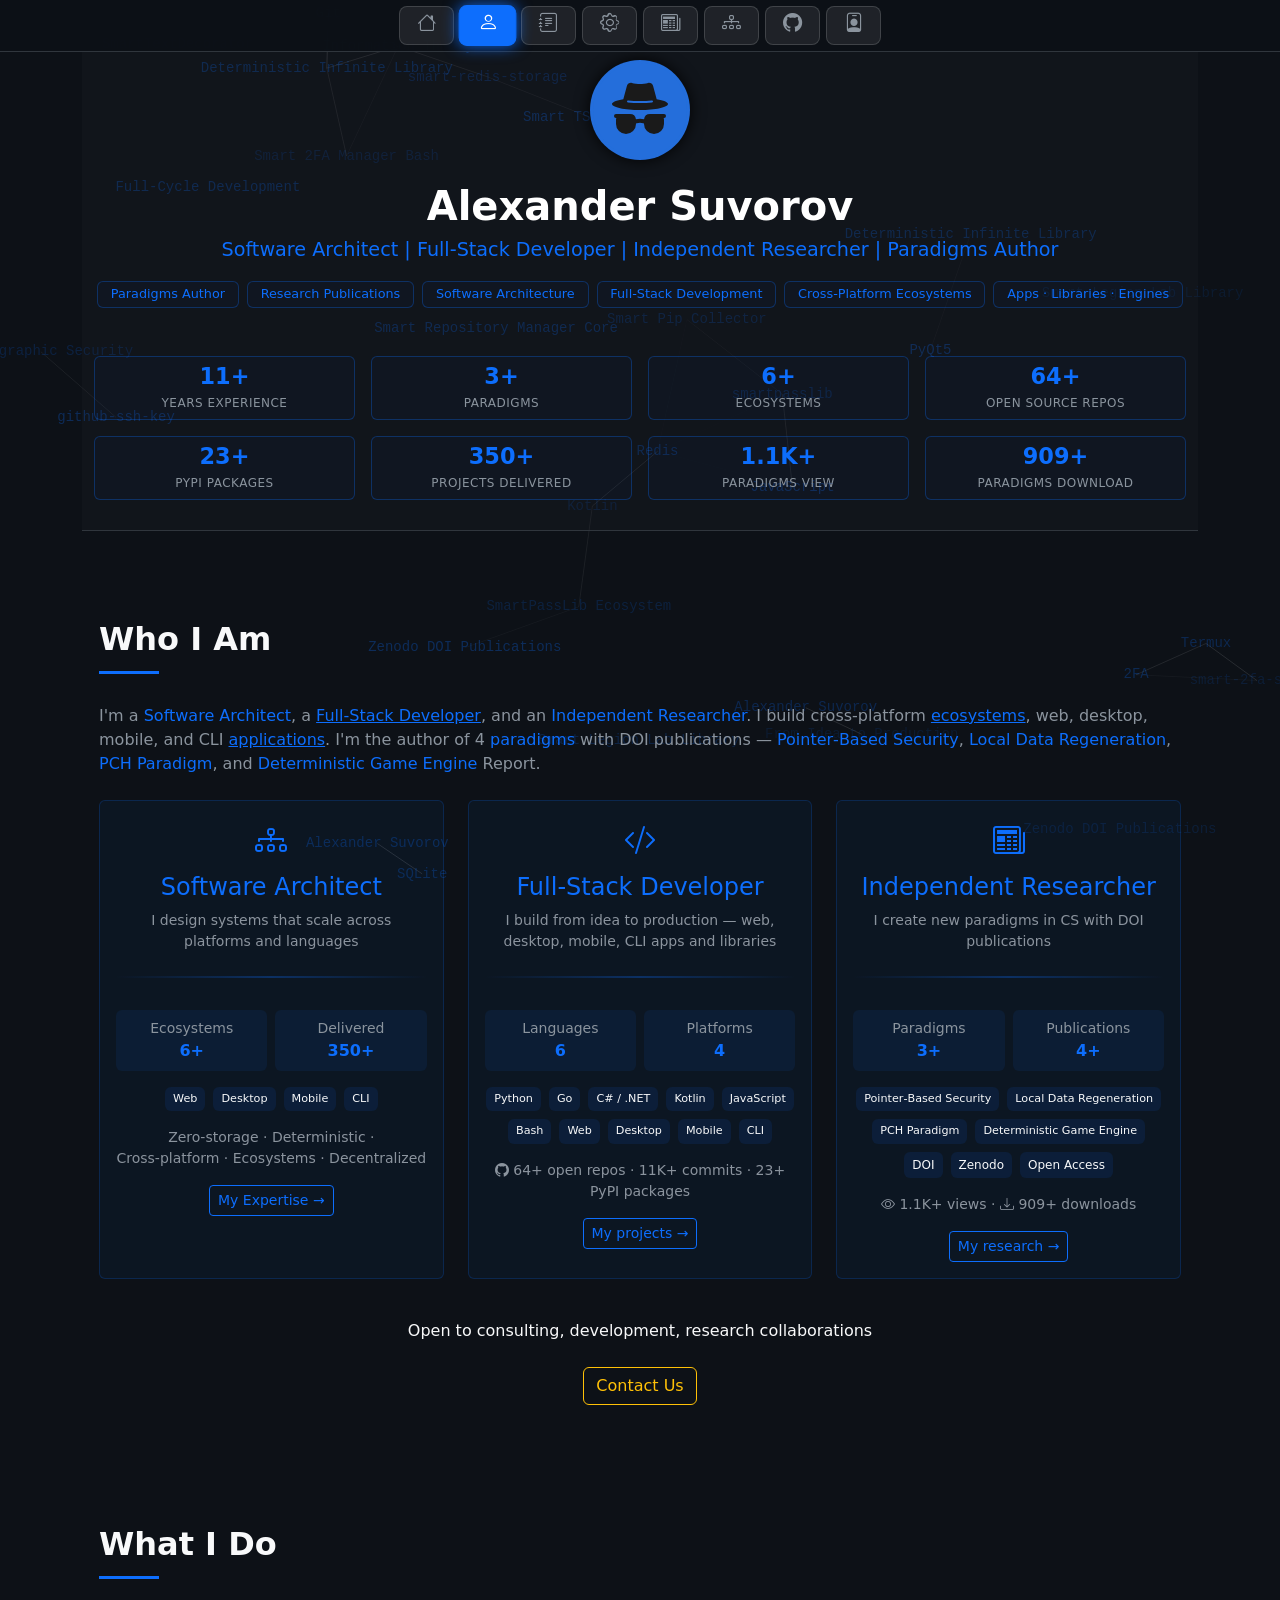
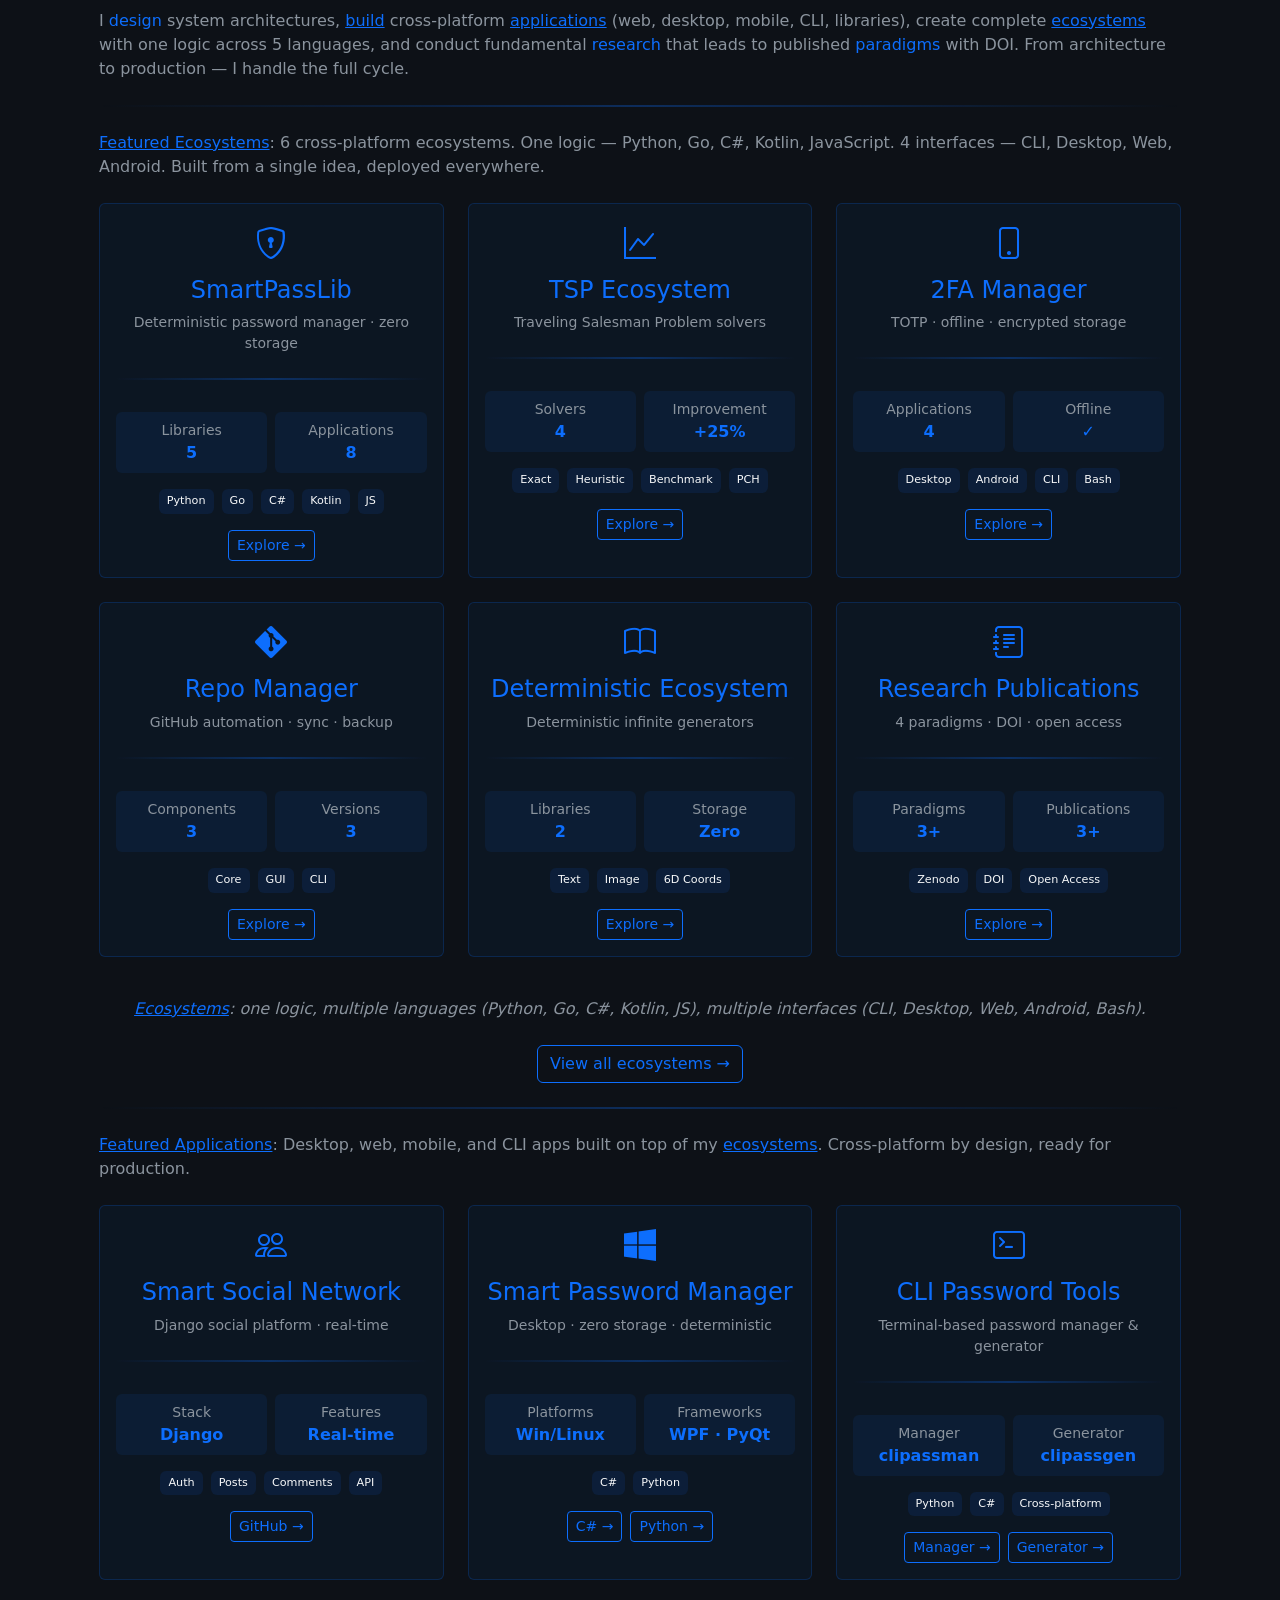
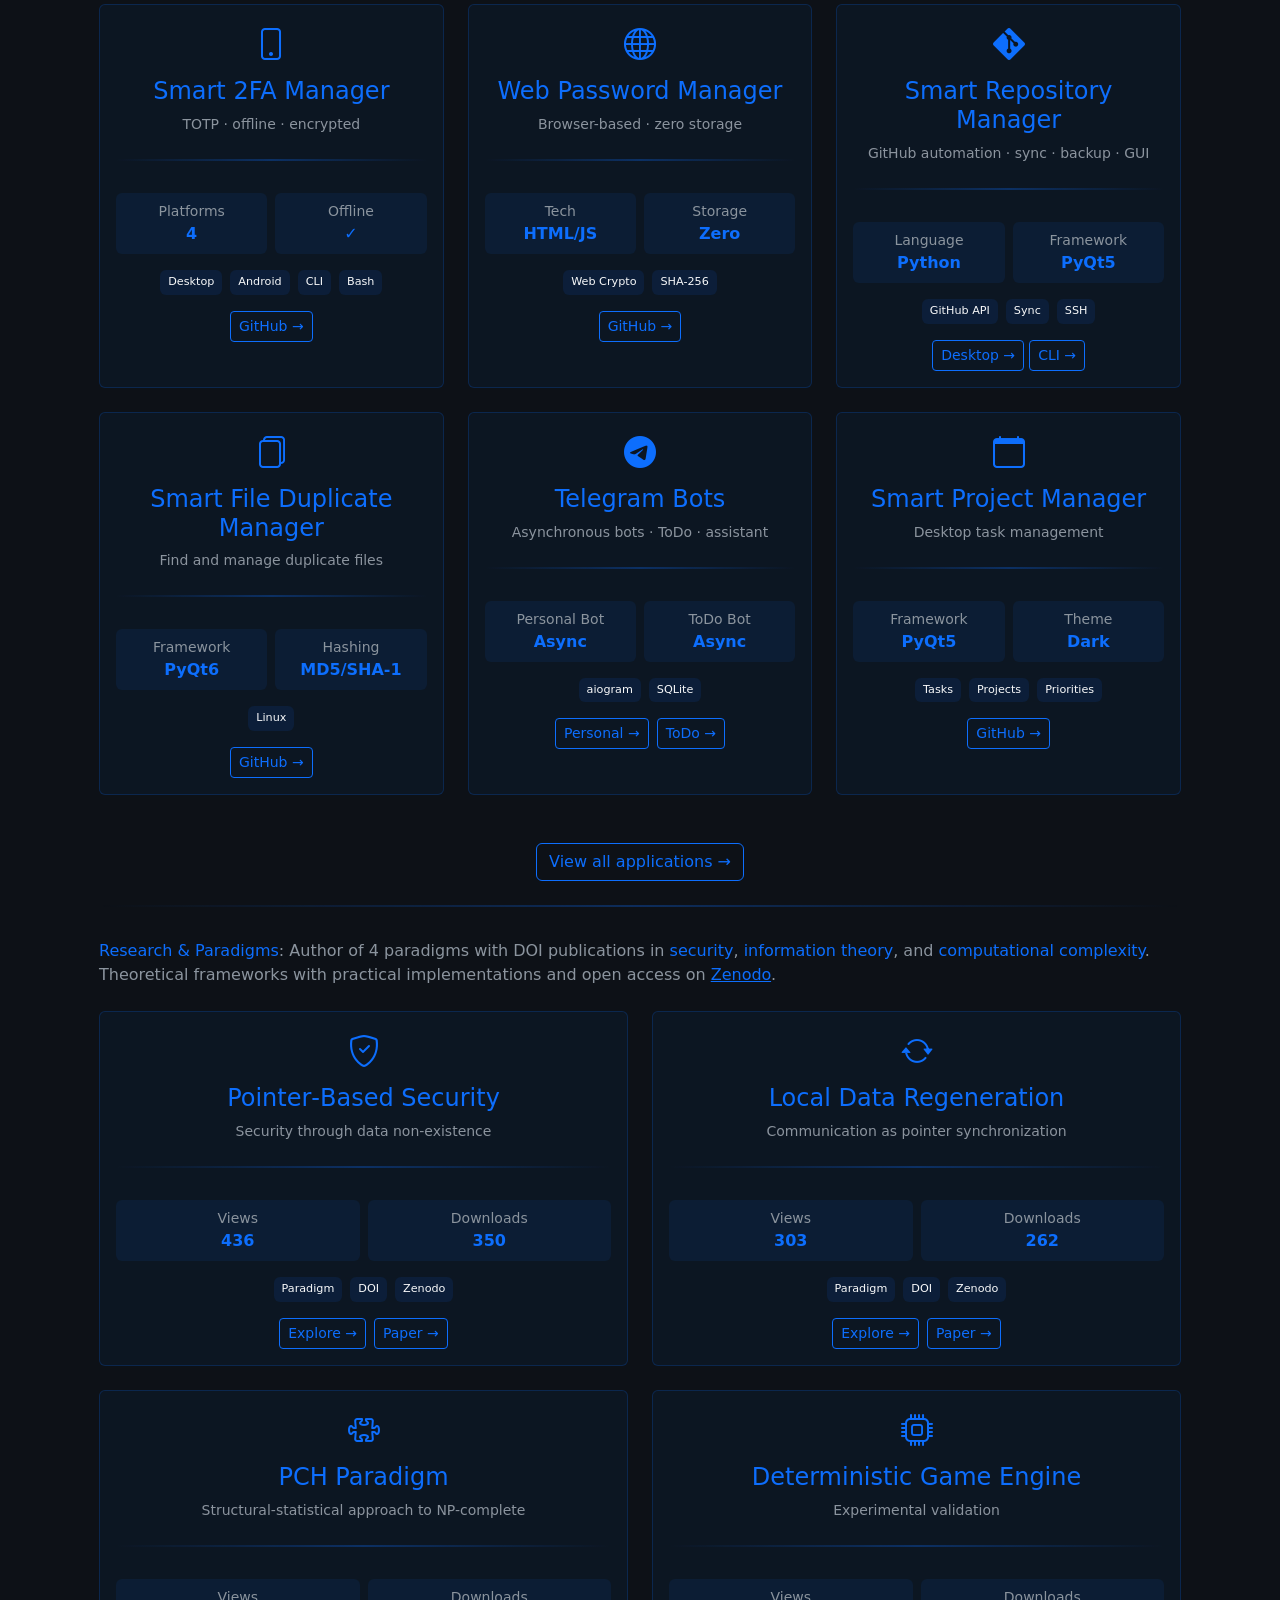
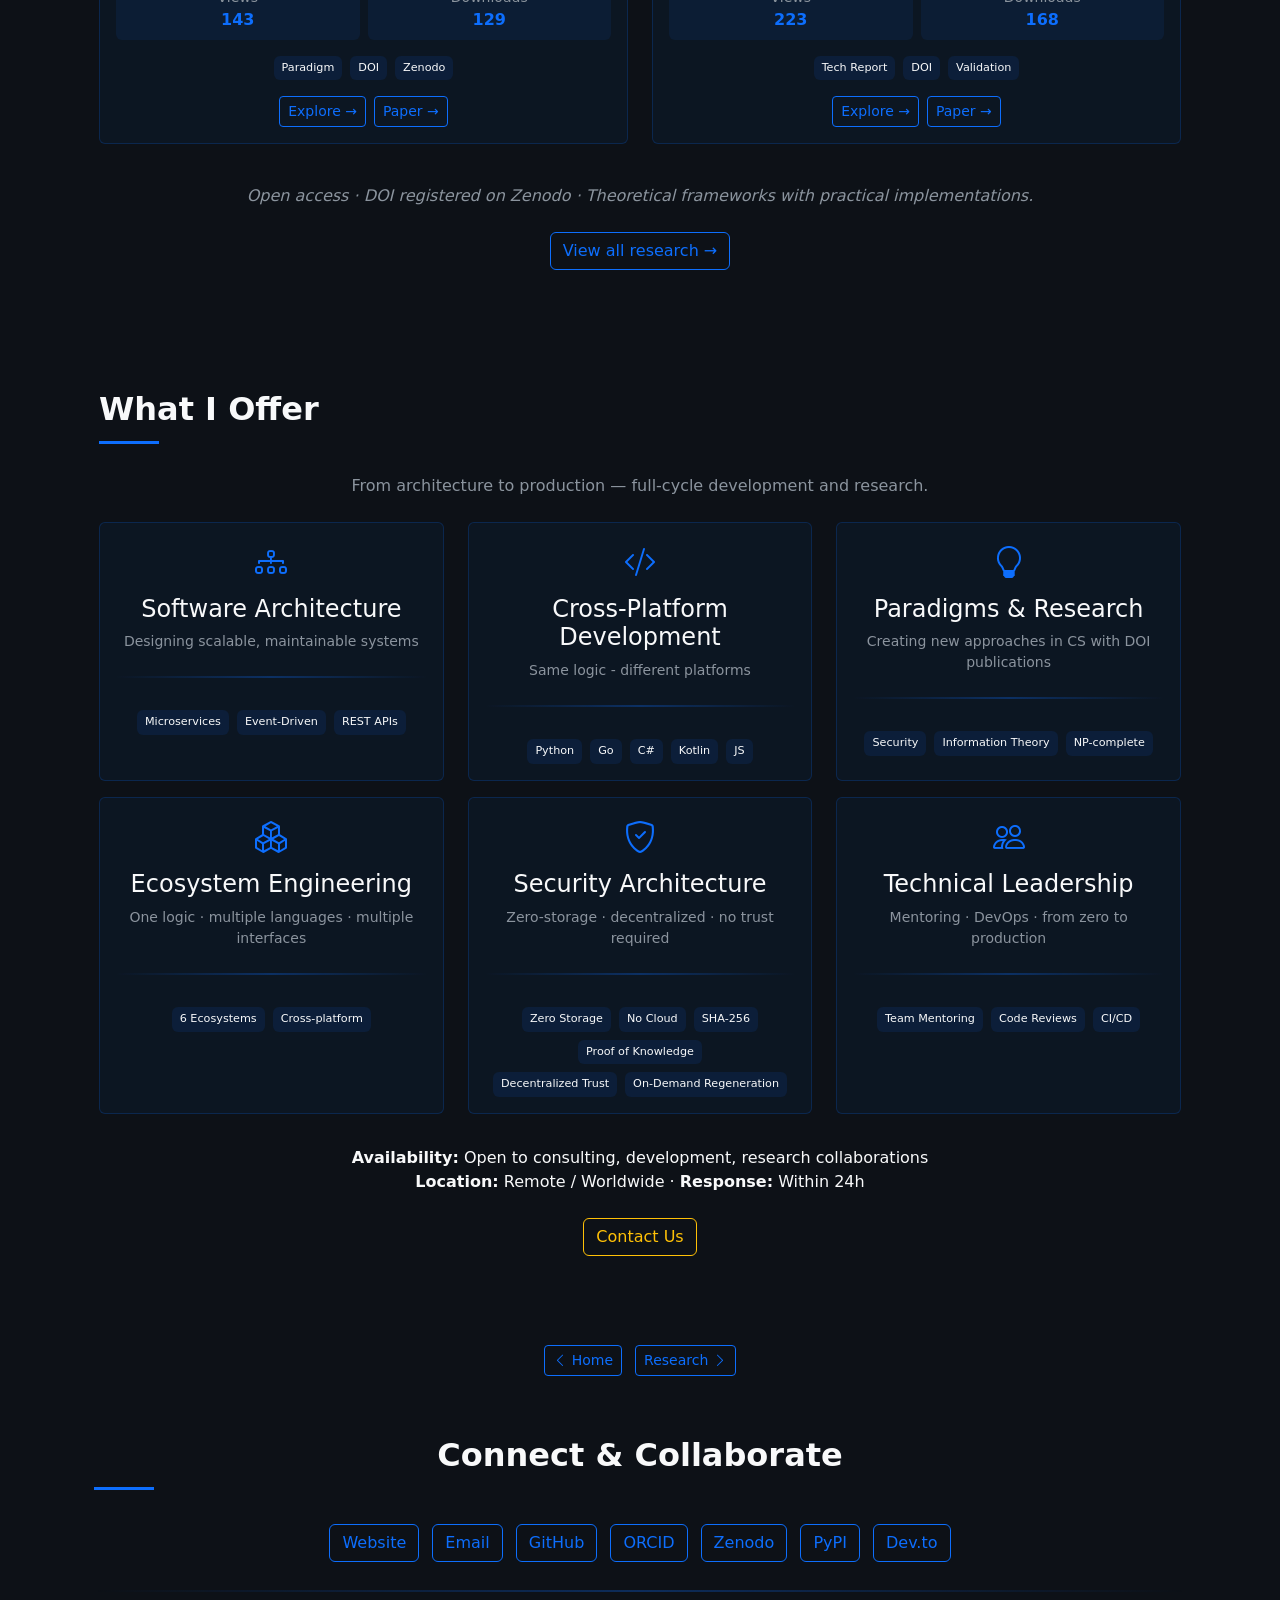
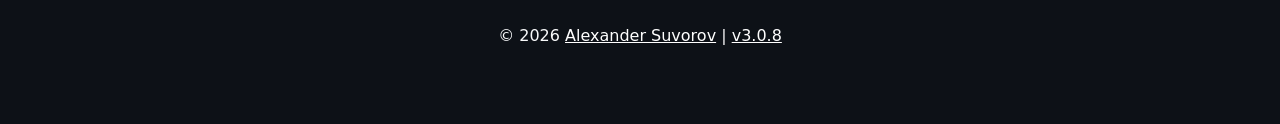
==== commit af0baac7: "alexander-suvorov.ru v3.0.8" ====
--- a/about.html
+++ b/about.html
@@ -1086,7 +1086,7 @@
                     </div>
                     <hr>
                     <footer>
-                        <p>© <span id="currentYear"></span> <a class="author-link" target="_blank" href="https://github.com/smartlegionlab">Alexander Suvorov</a> | <a class="author-link" href="https://github.com/smartlegionlab/alexander-suvorov">v3.0.7</a></p>
+                        <p>© <span id="currentYear"></span> <a class="author-link" target="_blank" href="https://github.com/smartlegionlab">Alexander Suvorov</a> | <a class="author-link" href="https://github.com/smartlegionlab/alexander-suvorov">v3.0.8</a></p>
                     </footer>
                 </div>
             </div>
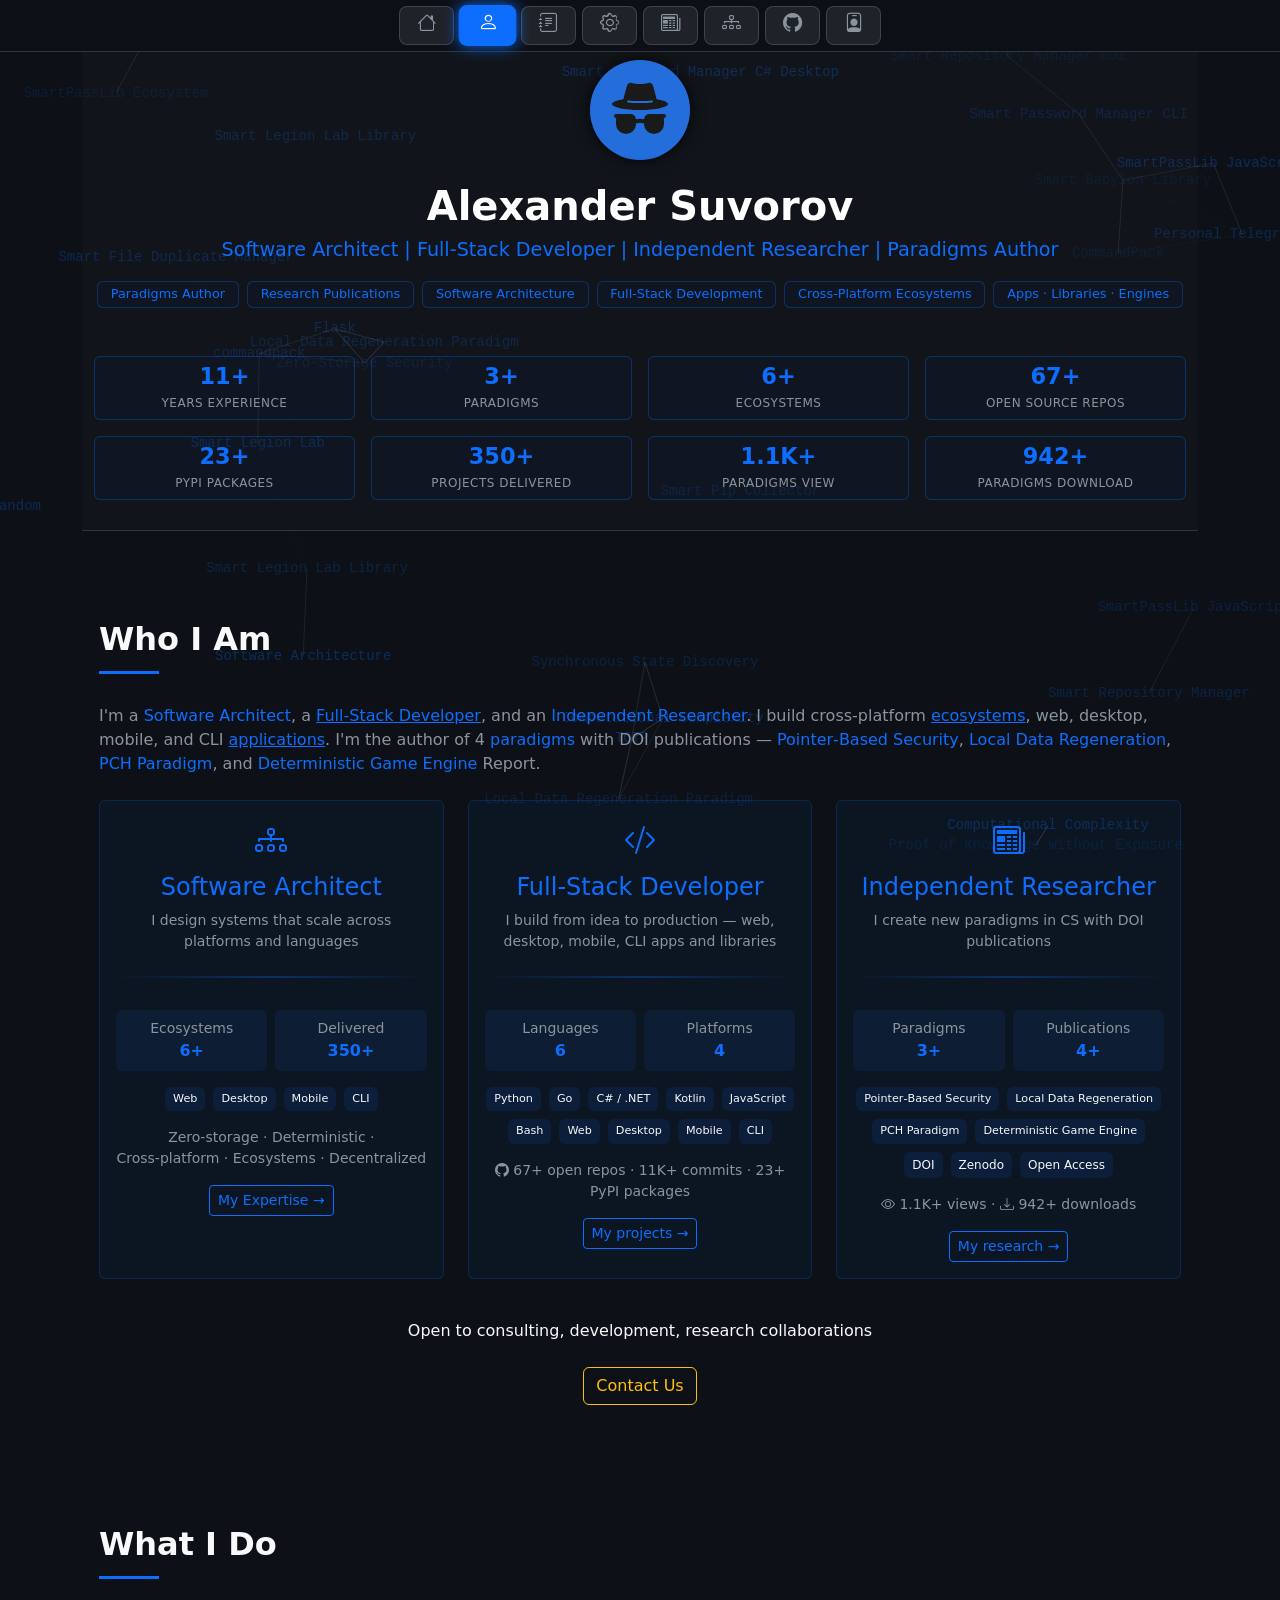
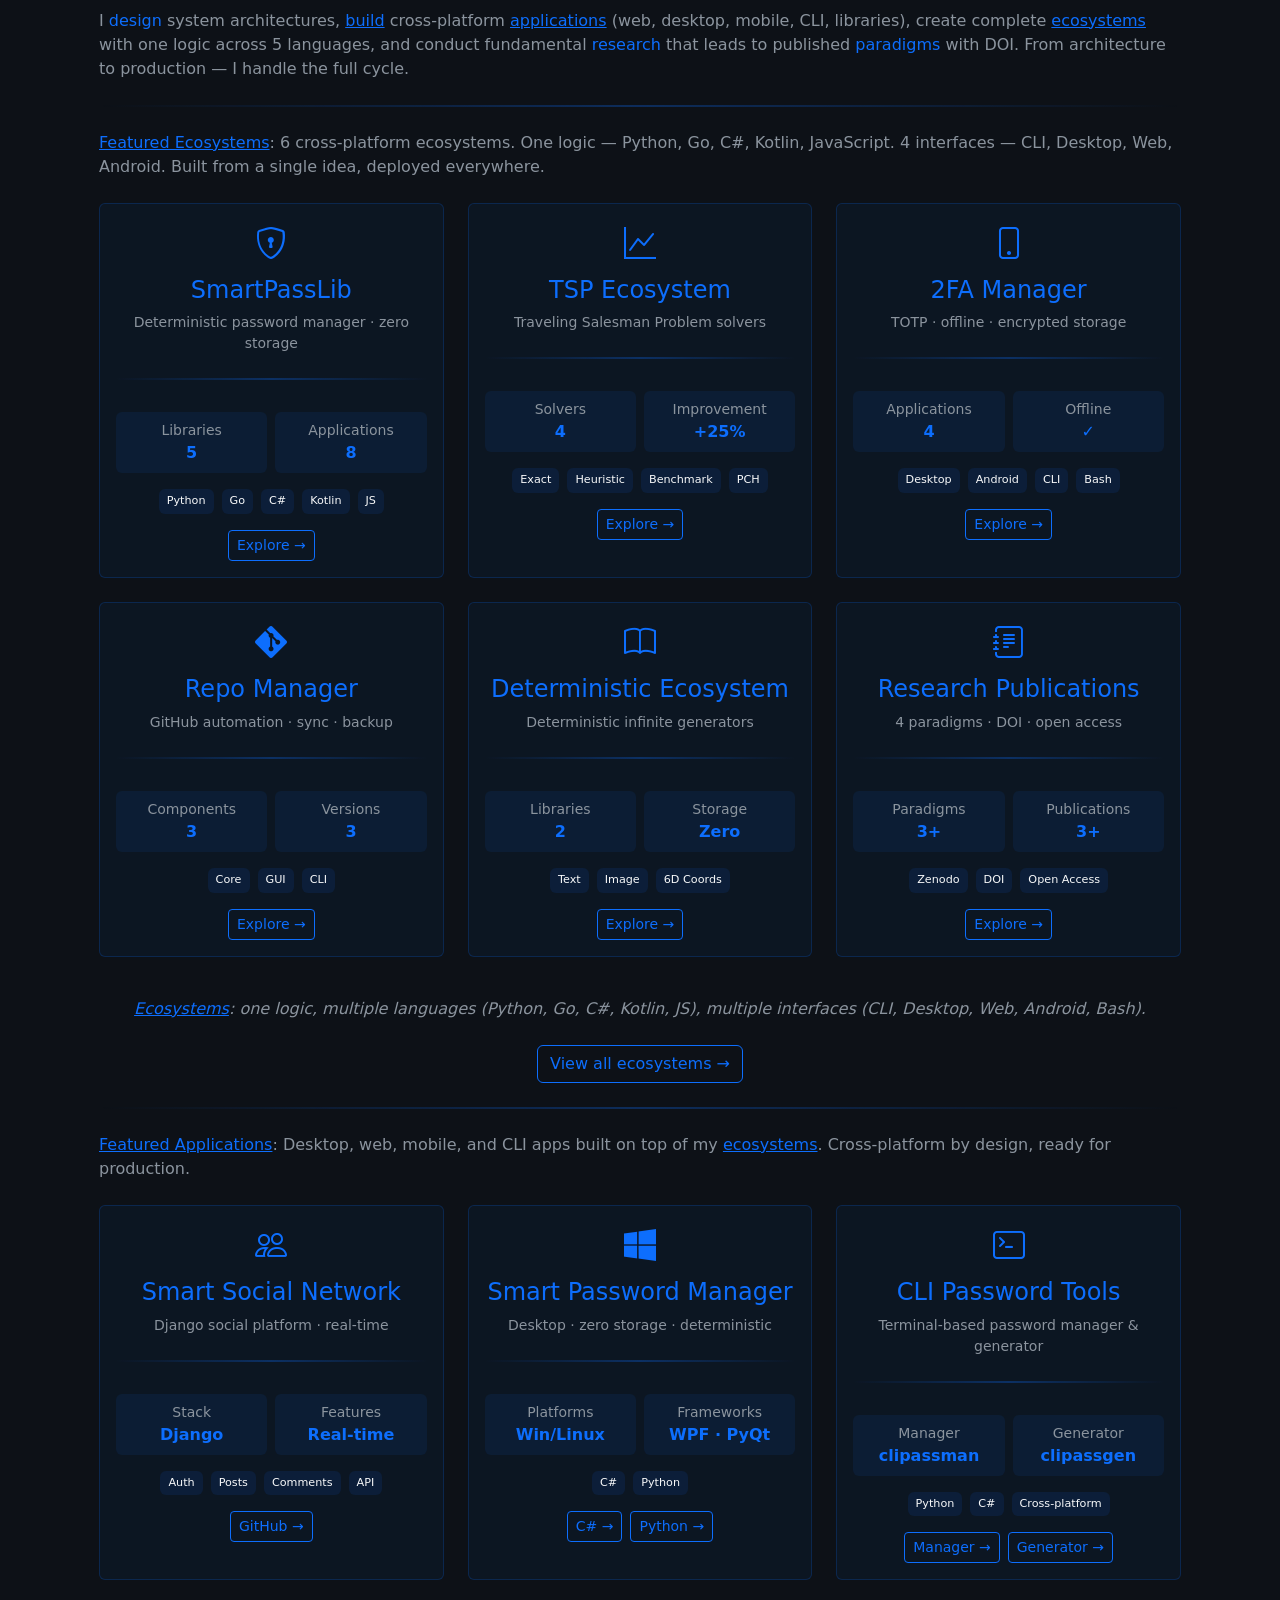
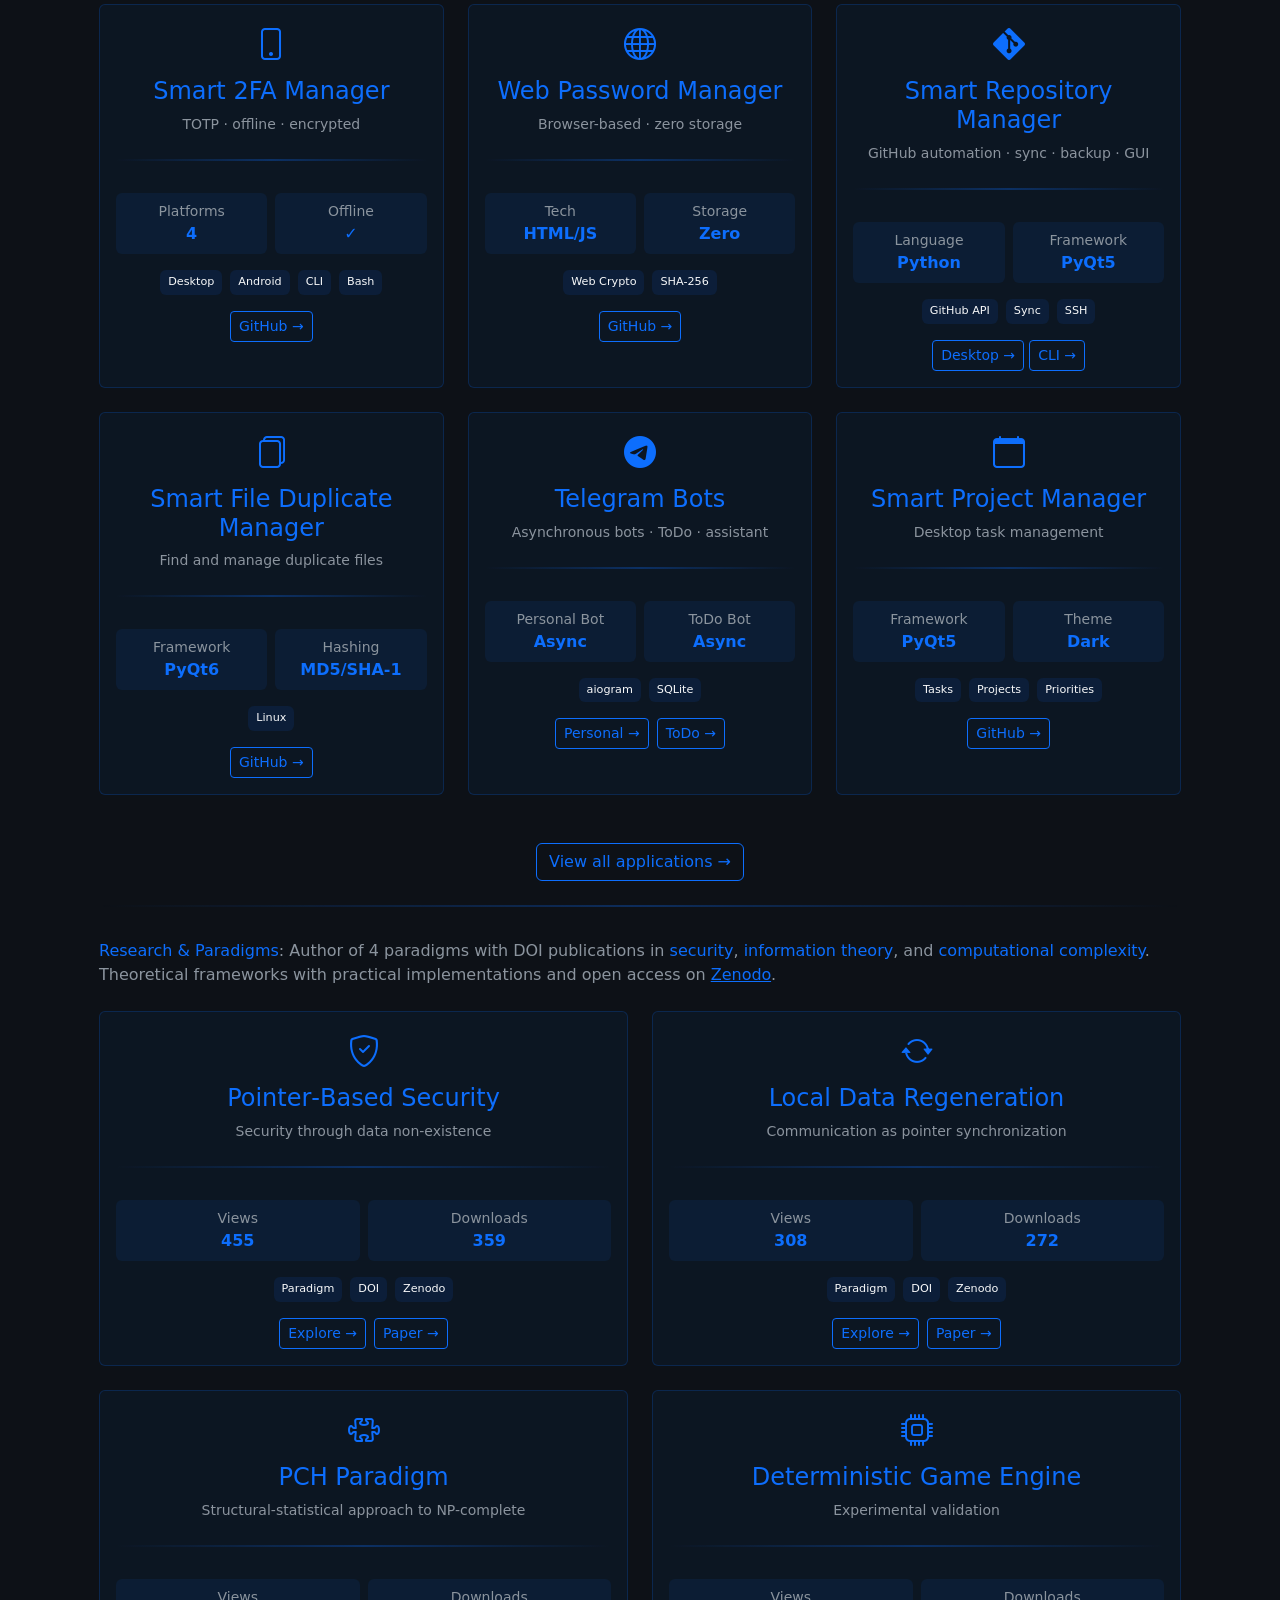
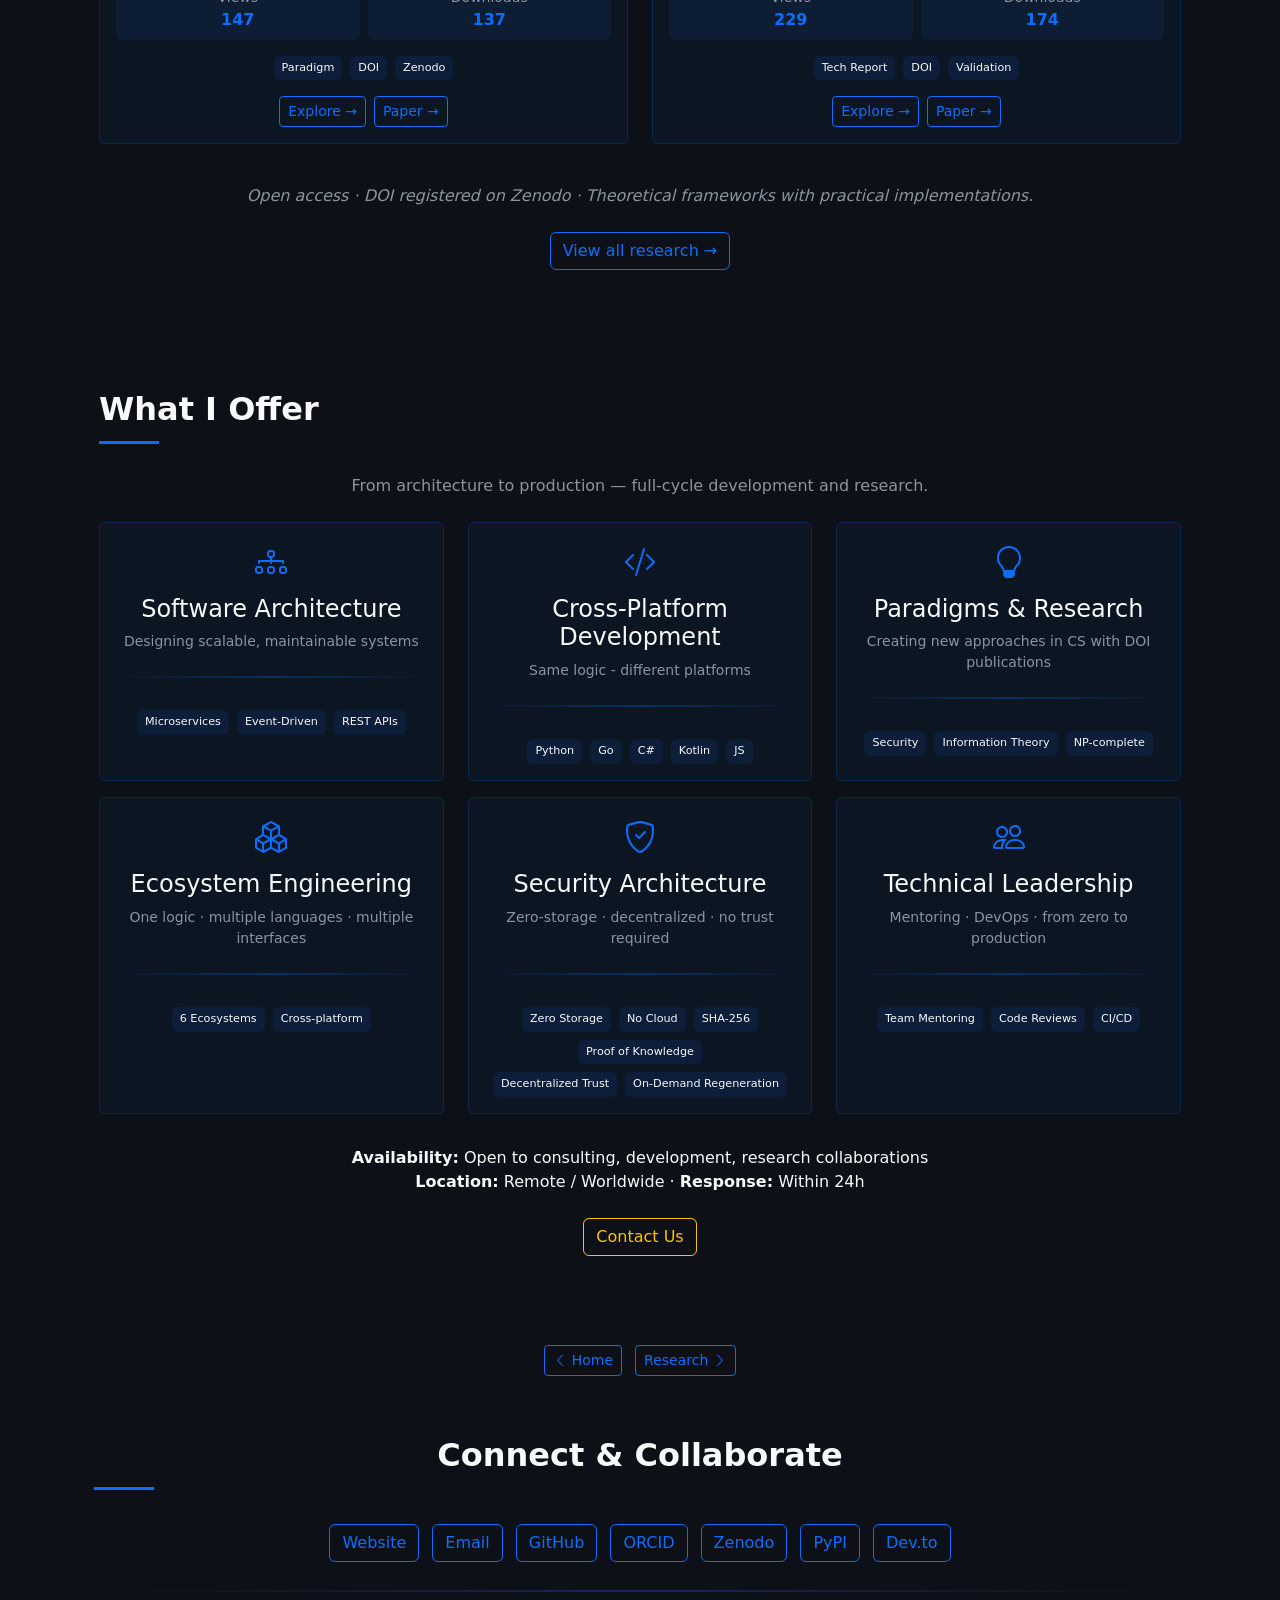
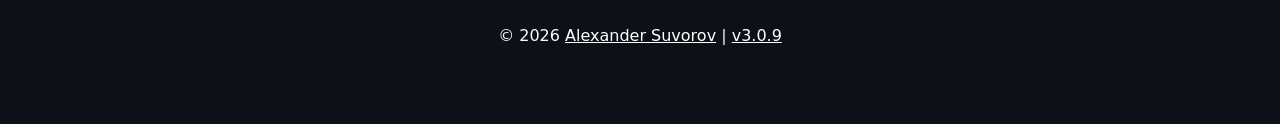
==== commit f827d554: "alexander-suvorov.ru v3.0.9" ====
--- a/about.html
+++ b/about.html
@@ -1086,7 +1086,7 @@
                     </div>
                     <hr>
                     <footer>
-                        <p>© <span id="currentYear"></span> <a class="author-link" target="_blank" href="https://github.com/smartlegionlab">Alexander Suvorov</a> | <a class="author-link" href="https://github.com/smartlegionlab/alexander-suvorov">v3.0.8</a></p>
+                        <p>© <span id="currentYear"></span> <a class="author-link" target="_blank" href="https://github.com/smartlegionlab">Alexander Suvorov</a> | <a class="author-link" href="https://github.com/smartlegionlab/alexander-suvorov">v3.0.9</a></p>
                     </footer>
                 </div>
             </div>
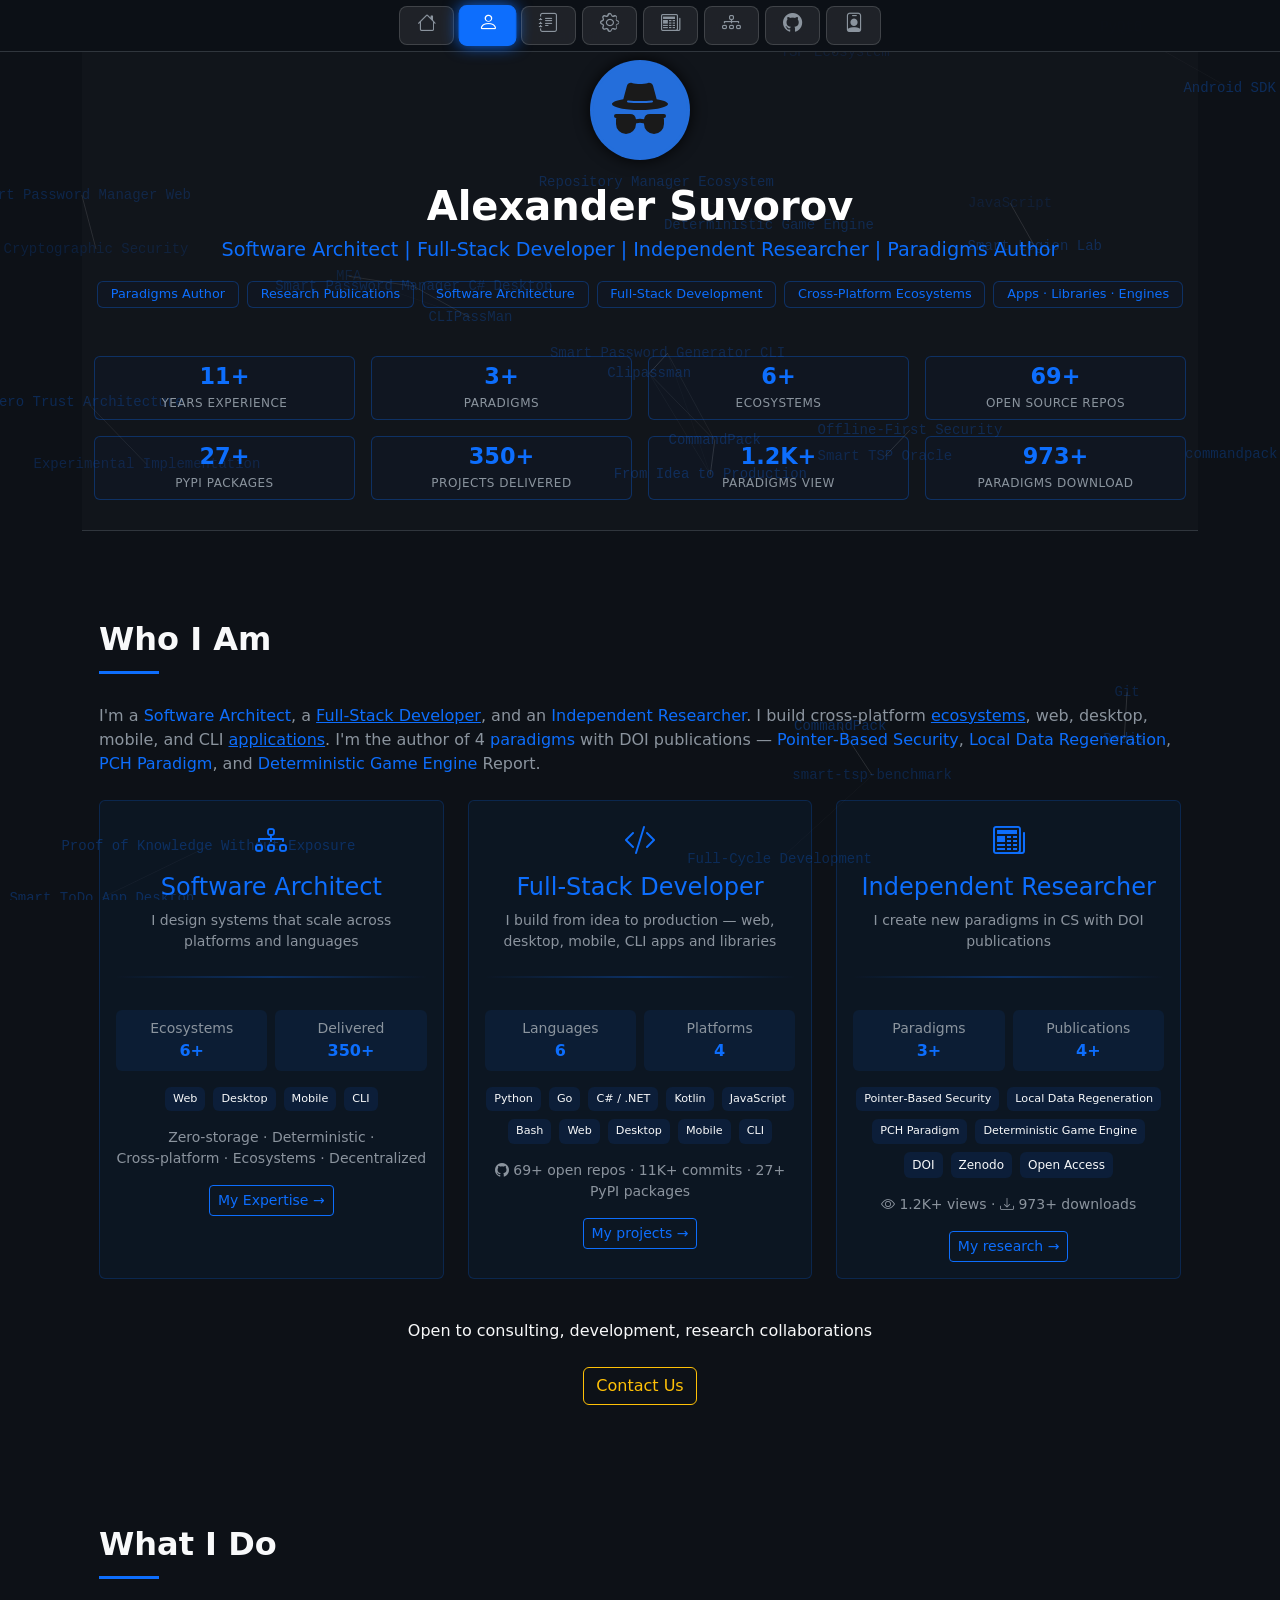
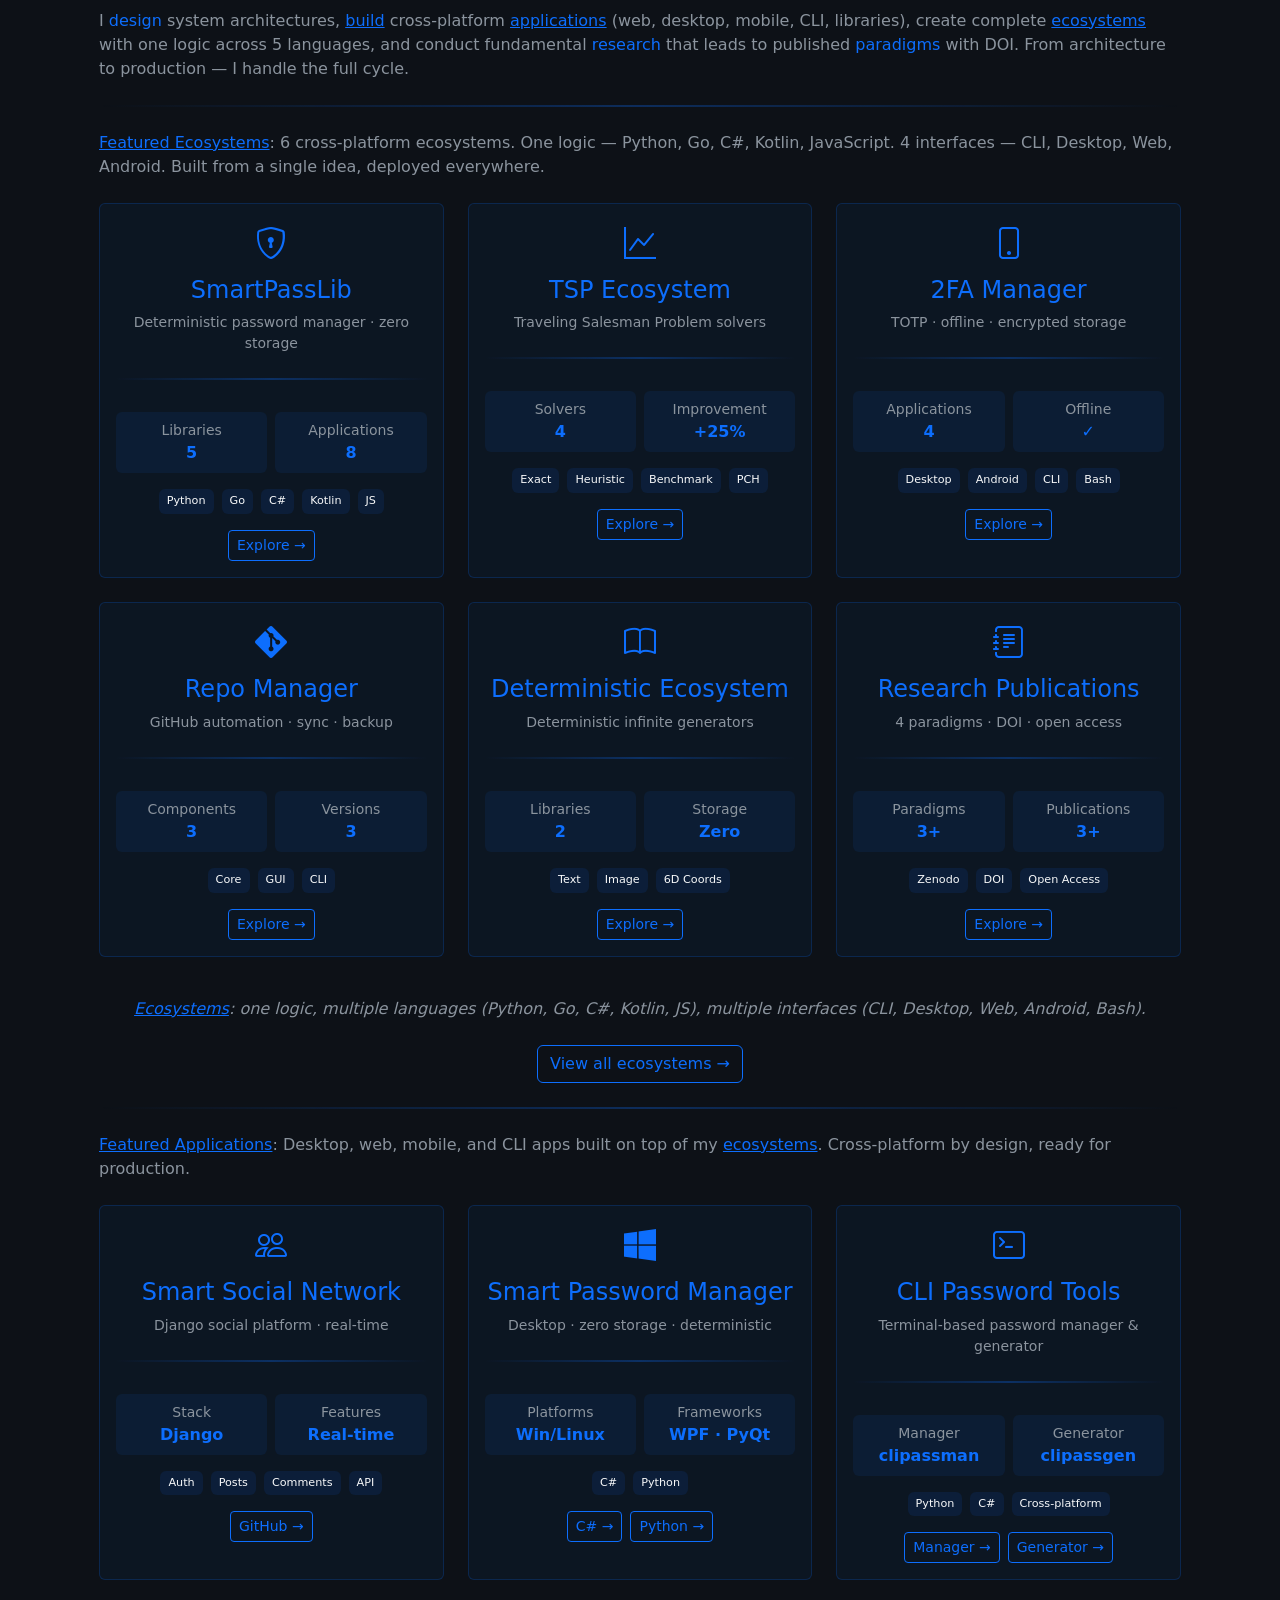
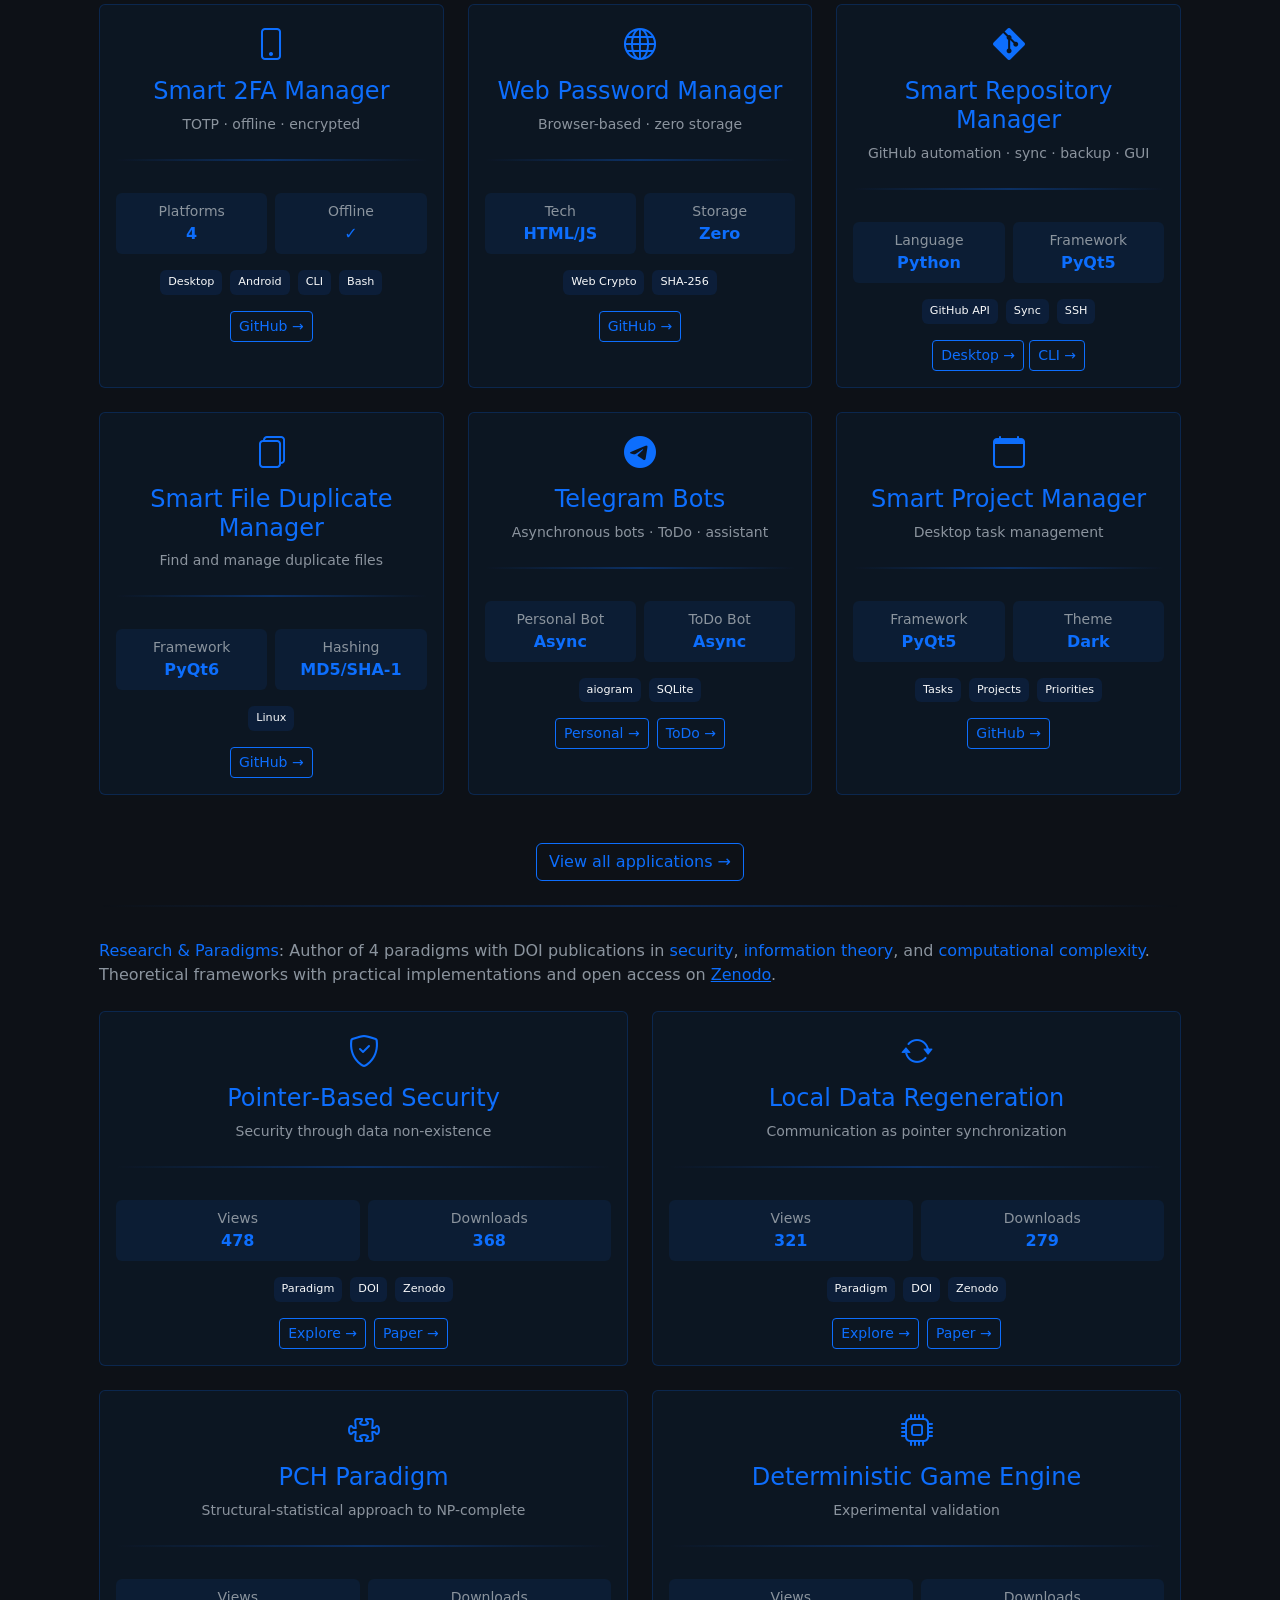
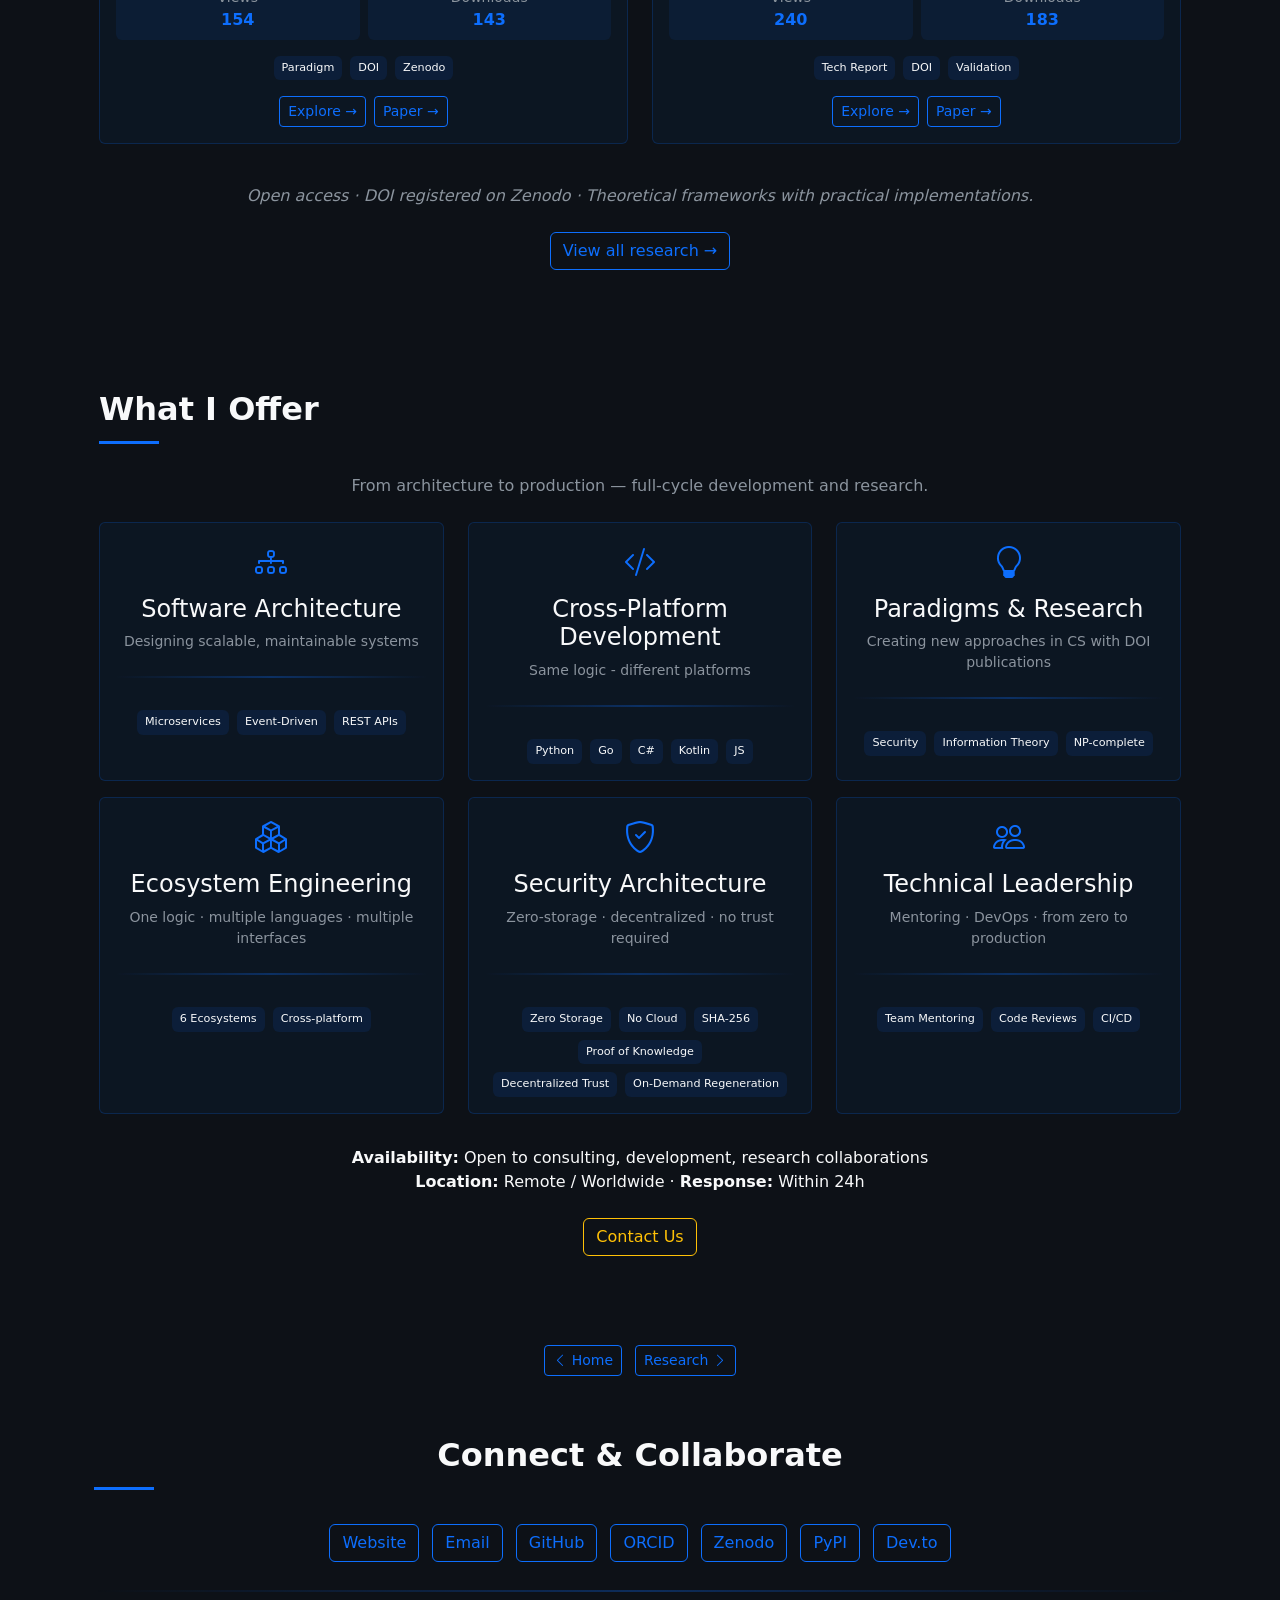
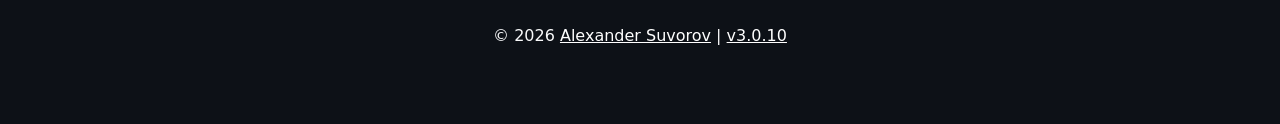
==== commit 6d577416: "alexander-suvorov.ru v3.0.10" ====
--- a/about.html
+++ b/about.html
@@ -1086,7 +1086,7 @@
                     </div>
                     <hr>
                     <footer>
-                        <p>© <span id="currentYear"></span> <a class="author-link" target="_blank" href="https://github.com/smartlegionlab">Alexander Suvorov</a> | <a class="author-link" href="https://github.com/smartlegionlab/alexander-suvorov">v3.0.9</a></p>
+                        <p>© <span id="currentYear"></span> <a class="author-link" target="_blank" href="https://github.com/smartlegionlab">Alexander Suvorov</a> | <a class="author-link" href="https://github.com/smartlegionlab/alexander-suvorov">v3.0.10</a></p>
                     </footer>
                 </div>
             </div>
